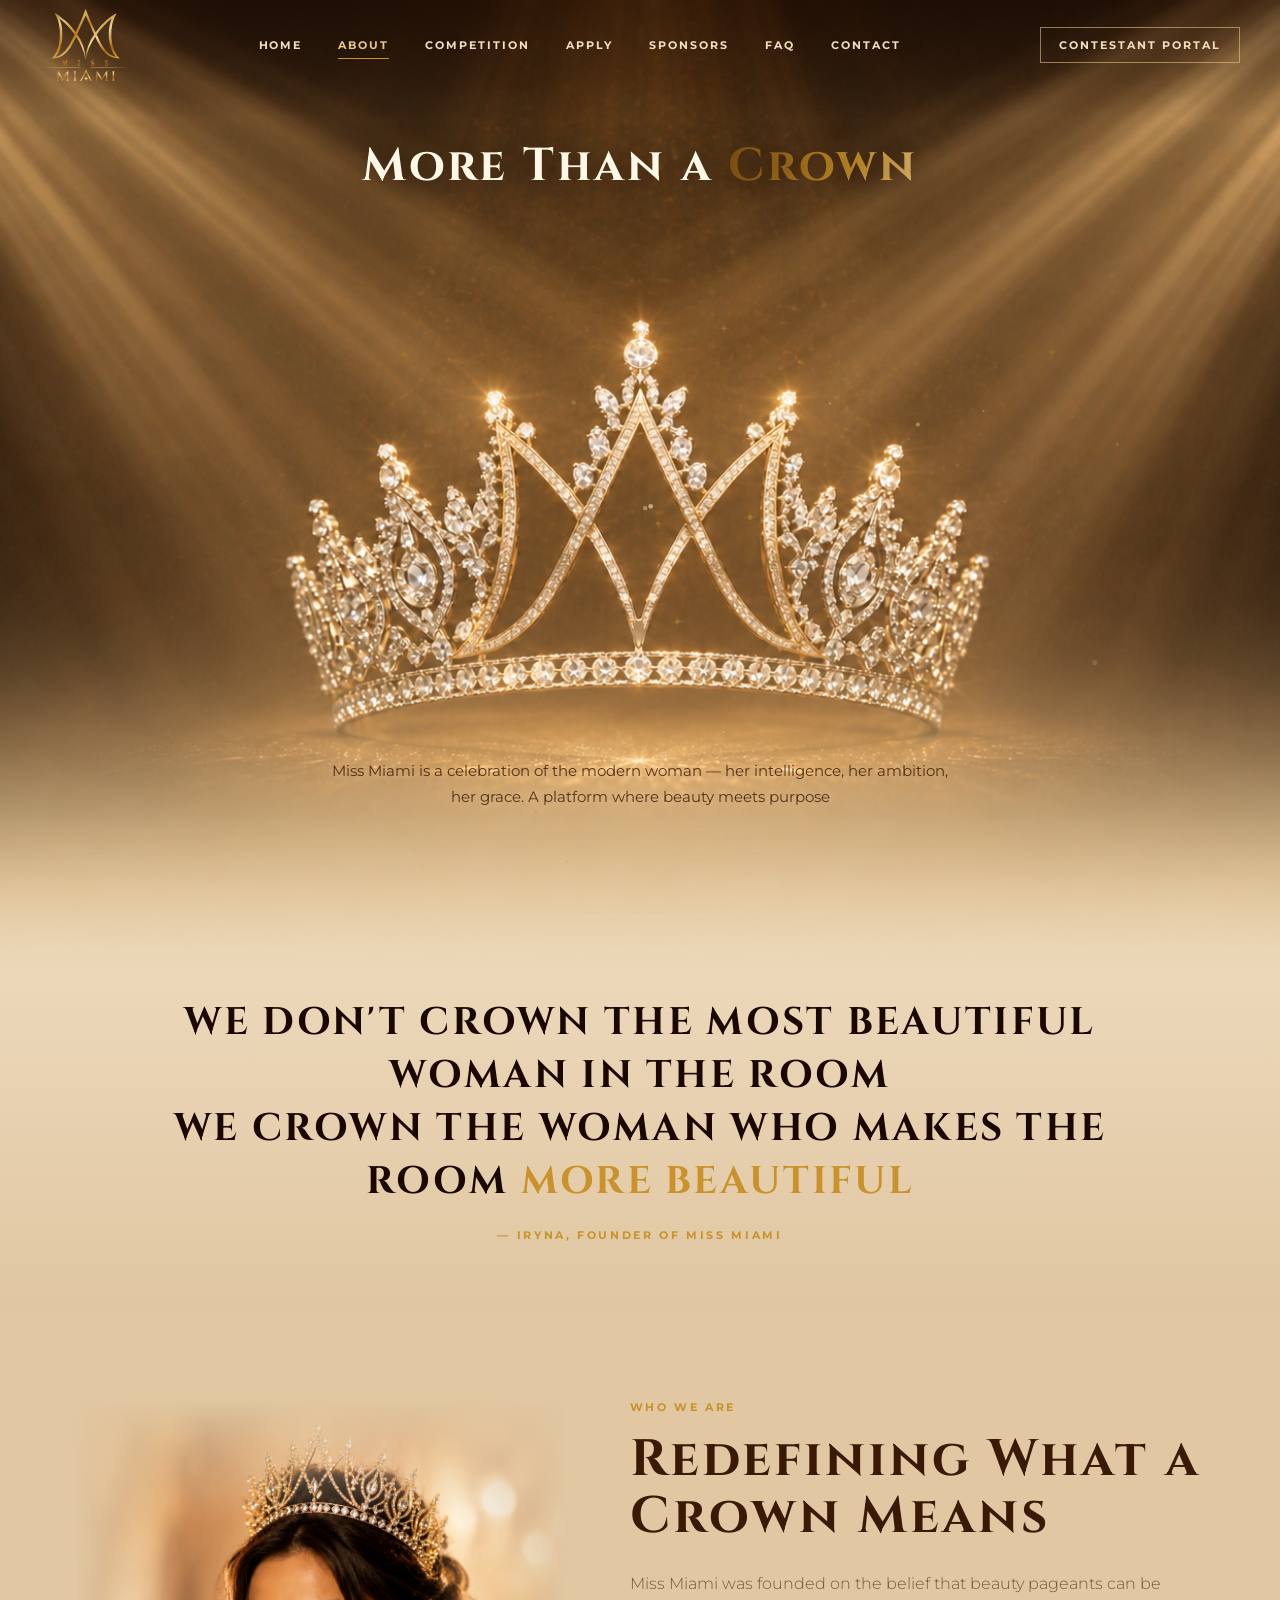
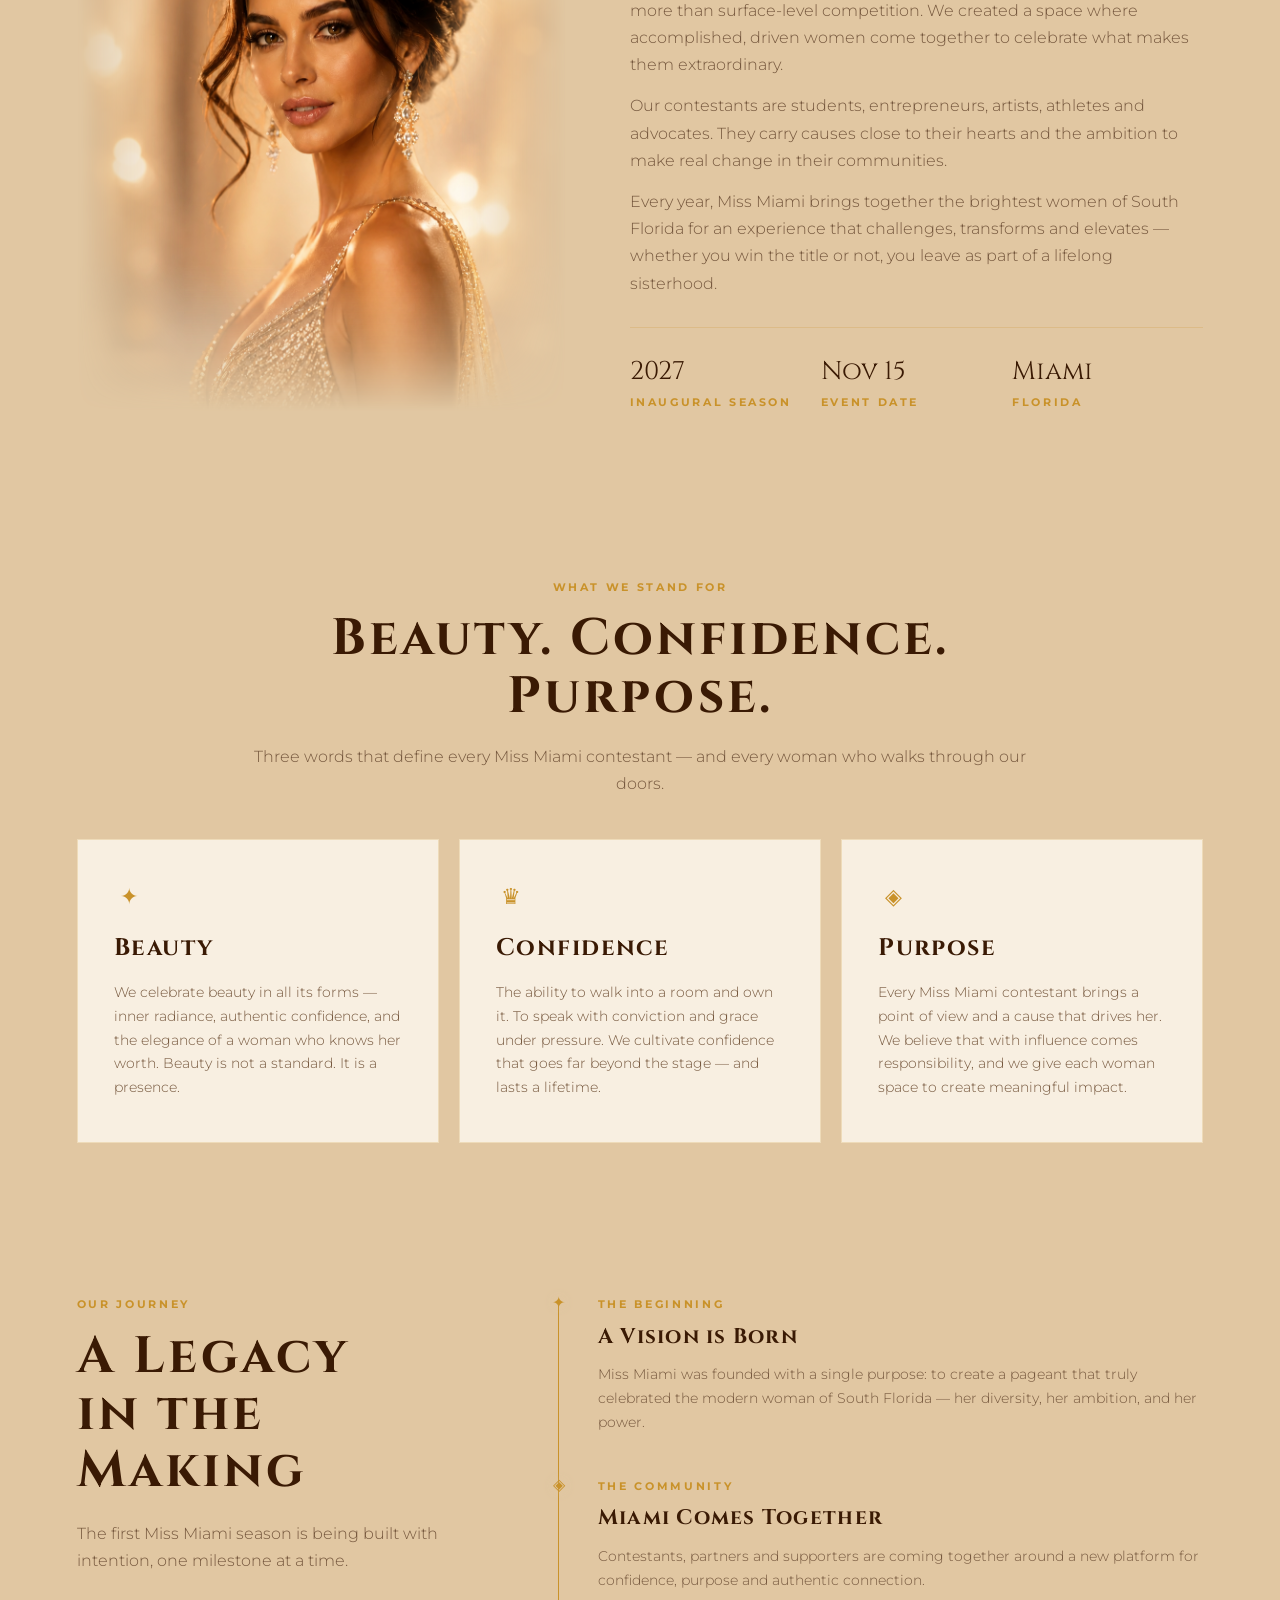
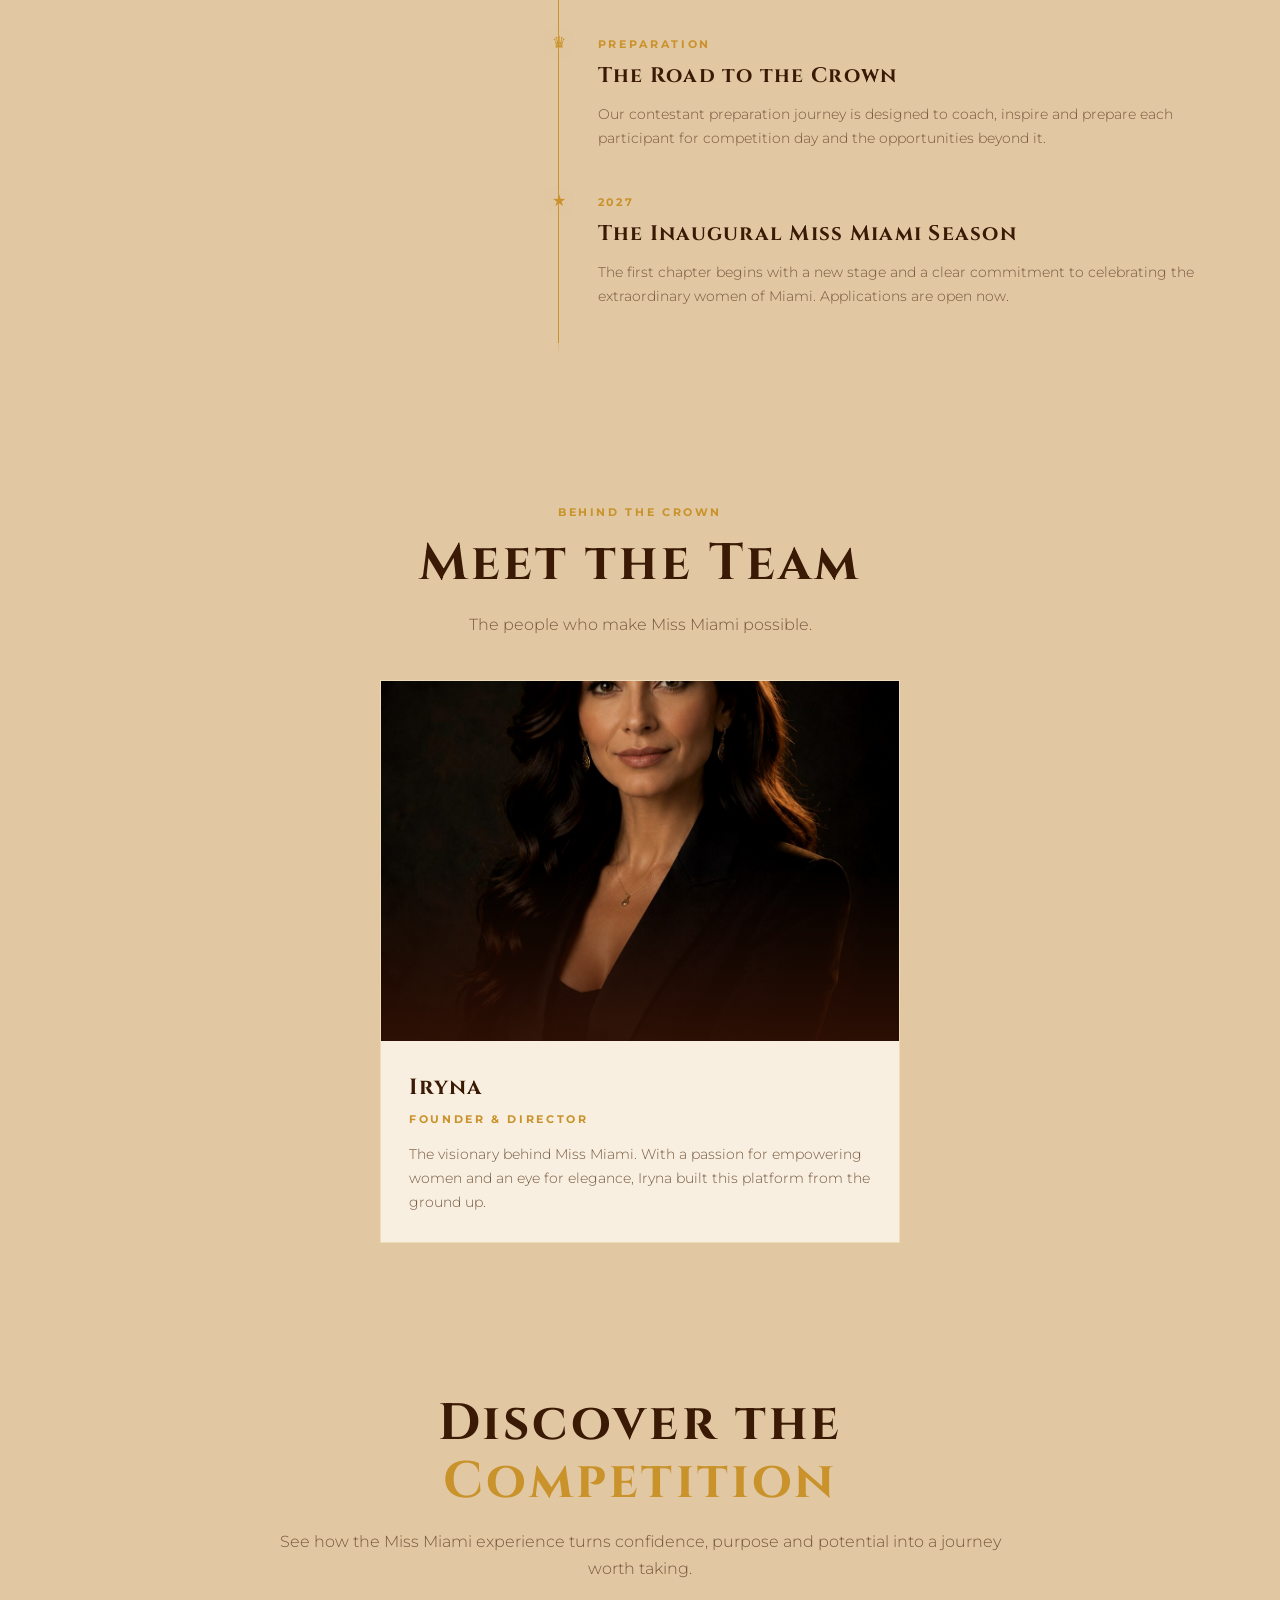
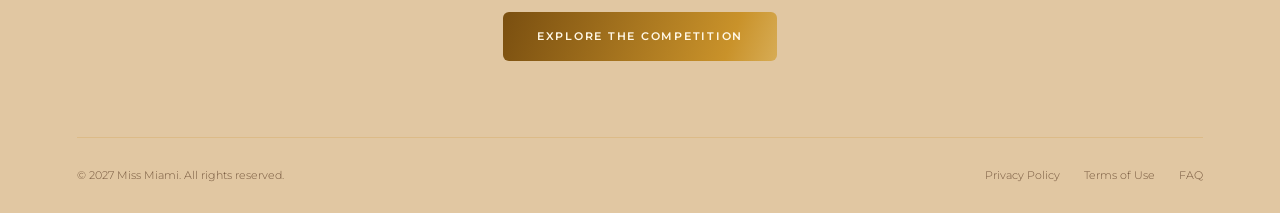
==== about.html @ 9a62cd4a "Polish Home, About, and Competition for 2027" ====
<!DOCTYPE html>
<!-- v2 -->
<html lang="en">
<head>
  <meta charset="UTF-8" />
  <meta name="viewport" content="width=device-width, initial-scale=1.0" />
  <title>About — Miss Miami 2027</title>
  <link rel="preconnect" href="https://fonts.googleapis.com" />
  <link rel="preconnect" href="https://fonts.gstatic.com" crossorigin />
  <link href="https://fonts.googleapis.com/css2?family=Cinzel:wght@400;600;700&family=Montserrat:wght@300;400;500;600&display=swap" rel="stylesheet" />
  <link rel="stylesheet" href="assets/css/site-header.css?v=20260805-3">
  <link rel="stylesheet" href="assets/css/about.css?v=20260806-7">
</head>
<body>

  <!-- HEADER -->
  <header id="site-header" class="on-hero">
    <a href="index.html" class="logo">
      <img src="assets/brand/miss-miami-logo-header-c.svg"
           data-hero-logo="assets/brand/miss-miami-logo-header-c.svg"
           data-light-logo="assets/brand/miss-miami-logo-header-c-flat.svg"
           class="logo-img" alt="Miss Miami" />
    </a>
    <nav id="main-nav">
      <div class="primary-nav">
        <a href="index.html">Home</a>
        <a href="about.html" class="active">About</a>
        <a href="competition.html">Competition</a>
        <a href="apply.html">Apply</a>
        <a href="sponsors.html">Sponsors</a>
        <a href="faq.html">FAQ</a>
        <a href="contact.html">Contact</a>
      </div>
      <div class="header-actions">
        <a href="dashboard.html" class="btn-account-nav">Contestant Portal</a>
      </div>
    </nav>
    <button class="menu-toggle" id="menu-toggle" type="button" aria-label="Open menu" aria-expanded="false" aria-controls="mobile-menu">
      <span></span><span></span><span></span>
    </button>
  </header>

  <!-- MOBILE MENU -->
  <div id="mobile-menu" class="mobile-menu">
    <a href="index.html">Home</a>
    <a href="about.html" class="active">About</a>
    <a href="competition.html">Competition</a>
    <a href="apply.html">Apply</a>
    <a href="sponsors.html">Sponsors</a>
    <a href="faq.html">FAQ</a>
    <a href="contact.html">Contact</a>
    <a href="dashboard.html" class="btn-account-nav">Contestant Portal</a>
  </div>

  <!-- ABOUT HERO -->
  <section class="hero" aria-label="Miss Miami crown">
    <img class="hero-photo" src="assets/images/about-hero-crown-crosslight.png" alt="Miss Miami crown illuminated by warm champagne light">
    <div class="hero-overlay" aria-hidden="true"></div>
    <div class="hero-ambient-glow" aria-hidden="true"></div>
    <canvas id="about-hero-sparkles" aria-hidden="true"></canvas>
    <div class="hero-layout">
      <h1 class="hero-title">
        <span class="hero-title-line">More Than a</span>
        <em class="hero-title-crown">Crown</em>
      </h1>
      <div class="hero-crown-group">
        <div class="hero-crown-stage" aria-hidden="true"></div>
        <p class="hero-description">Miss Miami is a celebration of the modern woman — her intelligence, her ambition, her grace. A platform where beauty meets purpose</p>
      </div>
    </div>
  </section>

  <!-- BIG QUOTE -->
  <section class="quote-section">
    <span class="quote-mark">"</span>
    <p class="quote-text">
      We don't crown the most beautiful woman in the room<br>
      We crown the woman who makes the room <em>more beautiful</em>
    </p>
    <div class="quote-author">— Iryna, Founder of Miss Miami</div>
  </section>

  <!-- MISSION — FULL BLEED -->
  <section class="mission-section">
    <div class="mission-photo">
      <img src="assets/images/about-portrait-champagne-v2.png" alt="Miss Miami" onerror="this.style.display='none'" />
      <div class="mission-photo-placeholder">♛</div>
      <div class="mission-photo-overlay"></div>
    </div>
    <div class="mission-text-panel">
      <p class="eyebrow">Who We Are</p>
      <h2>Redefining What a Crown Means</h2>
      <p>Miss Miami was founded on the belief that beauty pageants can be more than surface-level competition. We created a space where accomplished, driven women come together to celebrate what makes them extraordinary.</p>
      <p>Our contestants are students, entrepreneurs, artists, athletes and advocates. They carry causes close to their hearts and the ambition to make real change in their communities.</p>
      <p>Every year, Miss Miami brings together the brightest women of South Florida for an experience that challenges, transforms and elevates — whether you win the title or not, you leave as part of a lifelong sisterhood.</p>
      <div class="mission-detail">
        <div class="mission-detail-item">
          <div class="num">2027</div>
          <div class="label">Inaugural Season</div>
        </div>
        <div class="mission-detail-item">
          <div class="num">Nov 15</div>
          <div class="label">Event Date</div>
        </div>
        <div class="mission-detail-item">
          <div class="num">Miami</div>
          <div class="label">Florida</div>
        </div>
      </div>
    </div>
  </section>

  <!-- VALUES -->
  <section class="values-section">
    <div class="values-hero">
      <p class="eyebrow">What We Stand For</p>
      <h2>Beauty. Confidence. Purpose.</h2>
      <p>Three words that define every Miss Miami contestant — and every woman who walks through our doors.</p>
    </div>
    <div class="values-panels">
      <div class="value-panel">
        <span class="value-panel-icon">✦</span>
        <h3>Beauty</h3>
        <p>We celebrate beauty in all its forms — inner radiance, authentic confidence, and the elegance of a woman who knows her worth. Beauty is not a standard. It is a presence.</p>
      </div>
      <div class="value-panel">
        <span class="value-panel-icon">♛</span>
        <h3>Confidence</h3>
        <p>The ability to walk into a room and own it. To speak with conviction and grace under pressure. We cultivate confidence that goes far beyond the stage — and lasts a lifetime.</p>
      </div>
      <div class="value-panel">
        <span class="value-panel-icon">◈</span>
        <h3>Purpose</h3>
        <p>Every Miss Miami contestant brings a point of view and a cause that drives her. We believe that with influence comes responsibility, and we give each woman space to create meaningful impact.</p>
      </div>
    </div>
  </section>

  <!-- STORY TIMELINE -->
  <section class="story-section">
    <div class="story-inner">
      <div class="story-head">
        <p class="eyebrow">Our Journey</p>
        <h2>A Legacy<br>in the Making</h2>
      <p>The first Miss Miami season is being built with intention, one milestone at a time.</p>
      </div>
      <div class="timeline" id="timeline">
        <div class="tl-track"><div class="tl-track-fill" id="tl-fill"></div></div>
        <div class="tl-item">
          <div class="tl-left"><div class="tl-dot">✦</div></div>
          <div class="tl-content">
            <div class="tl-year">The Beginning</div>
            <h4>A Vision is Born</h4>
            <p>Miss Miami was founded with a single purpose: to create a pageant that truly celebrated the modern woman of South Florida — her diversity, her ambition, and her power.</p>
          </div>
        </div>
        <div class="tl-item">
          <div class="tl-left"><div class="tl-dot">◈</div></div>
          <div class="tl-content">
            <div class="tl-year">The Community</div>
            <h4>Miami Comes Together</h4>
            <p>Contestants, partners and supporters are coming together around a new platform for confidence, purpose and authentic connection.</p>
          </div>
        </div>
        <div class="tl-item">
          <div class="tl-left"><div class="tl-dot">♛</div></div>
          <div class="tl-content">
            <div class="tl-year">Preparation</div>
            <h4>The Road to the Crown</h4>
            <p>Our contestant preparation journey is designed to coach, inspire and prepare each participant for competition day and the opportunities beyond it.</p>
          </div>
        </div>
        <div class="tl-item">
          <div class="tl-left"><div class="tl-dot">★</div></div>
          <div class="tl-content">
            <div class="tl-year">2027</div>
            <h4>The Inaugural Miss Miami Season</h4>
            <p>The first chapter begins with a new stage and a clear commitment to celebrating the extraordinary women of Miami. Applications are open now.</p>
          </div>
        </div>
      </div>
    </div>
  </section>

  <!-- TEAM -->
  <section class="team-section">
    <div class="team-head">
      <p class="eyebrow">Behind the Crown</p>
      <h2>Meet the Team</h2>
      <p>The people who make Miss Miami possible.</p>
    </div>
    <div class="team-grid team-grid-single">
      <div class="team-card">
        <div class="team-photo">
          <img src="team-1.jpg" alt="Iryna" onerror="this.style.display='none'" />
          <div class="team-photo-placeholder">♛</div>
          <div class="team-photo-overlay"></div>
        </div>
        <div class="team-info">
          <div class="team-name">Iryna</div>
          <div class="team-role">Founder & Director</div>
          <div class="team-bio">The visionary behind Miss Miami. With a passion for empowering women and an eye for elegance, Iryna built this platform from the ground up.</div>
        </div>
      </div>
    </div>
  </section>

  <section class="cta-section" aria-labelledby="about-competition-title">
    <div class="cta-bg" aria-hidden="true"></div>
    <div class="cta-overlay" aria-hidden="true"></div>
    <div class="cta-content fade-up">
      <h2 id="about-competition-title">Discover the <em>Competition</em></h2>
      <p>See how the Miss Miami experience turns confidence, purpose and potential into a journey worth taking.</p>
      <div class="cta-btns">
        <a href="competition.html" class="btn-gold">Explore the Competition</a>
      </div>
    </div>
  </section>

  <!-- FOOTER -->
  <footer>
    <div class="footer-bottom">
      <p>© 2027 Miss Miami. All rights reserved.</p>
      <div class="footer-links">
        <a href="#">Privacy Policy</a>
        <a href="#">Terms of Use</a>
        <a href="faq.html">FAQ</a>
      </div>
    </div>
  </footer>

  <script>
    // Keep the header legible over both the photographic hero and light sections.
    const siteHeader = document.querySelector('header');
    const headerLogo = siteHeader.querySelector('.logo-img');
    const heroSection = document.querySelector('.hero');

    function updateHeaderState() {
      const switchAt = Math.max(0, (heroSection?.offsetHeight || window.innerHeight) - siteHeader.offsetHeight);
      const onHero = window.scrollY < switchAt;
      siteHeader.classList.toggle('on-hero', onHero);

      const nextLogo = onHero ? headerLogo.dataset.heroLogo : headerLogo.dataset.lightLogo;
      if (nextLogo && headerLogo.getAttribute('src') !== nextLogo) {
        headerLogo.setAttribute('src', nextLogo);
      }
    }

    updateHeaderState();
    window.addEventListener('scroll', updateHeaderState, { passive: true });
    window.addEventListener('resize', updateHeaderState);

    // Particle engine restored from the 226cb4a About implementation.
    const sparkleCanvas = document.getElementById('about-hero-sparkles');
    const reduceMotion = window.matchMedia('(prefers-reduced-motion: reduce)').matches;

    if (sparkleCanvas && !reduceMotion) {
      const sparkleContext = sparkleCanvas.getContext('2d');
      let sparkleWidth;
      let sparkleHeight;
      let particles = [];

      function sizeSparkleCanvas() {
        sparkleWidth = sparkleCanvas.width = sparkleCanvas.offsetWidth;
        sparkleHeight = sparkleCanvas.height = sparkleCanvas.offsetHeight;
      }

      const particleColors = [
        'rgba(201,146,42,',
        'rgba(231,201,133,',
        'rgba(184,150,12,',
        'rgba(255,239,196,'
      ];

      class Particle {
        constructor() {
          this.reset(true);
        }

        reset(initial) {
          this.x = Math.random() * sparkleWidth;
          // Keep the old continuous drift model, but replenish particles inside
          // the visible field so the ambient layer never drains after intro.
          this.y = Math.random() * sparkleHeight;
          this.bokeh = Math.random() < 0.15;
          this.radius = this.bokeh ? Math.random() * 18 + 8 : Math.random() * 2.5 + 0.5;
          this.speed = this.bokeh ? Math.random() * 0.2 + 0.05 : Math.random() * 0.6 + 0.2;
          this.drift = (Math.random() - 0.5) * (this.bokeh ? 0.15 : 0.4);
          this.alpha = this.bokeh ? Math.random() * 0.12 + 0.04 : Math.random() * 0.65 + 0.2;
          this.maxAlpha = this.alpha;
          this.life = 0;
          this.maxLife = this.bokeh ? Math.random() * 500 + 300 : Math.random() * 260 + 120;
          this.color = particleColors[Math.floor(Math.random() * particleColors.length)];
          this.star = !this.bokeh && this.radius > 1.5 && Math.random() < 0.3;
        }

        update() {
          this.y -= this.speed;
          this.x += this.drift;
          this.life += 1;
          this.alpha = this.maxAlpha * Math.sin(Math.PI * (this.life / this.maxLife));
          if (this.life >= this.maxLife || this.y < -10) this.reset(false);
        }

        draw() {
          if (this.star) {
            sparkleContext.save();
            sparkleContext.translate(this.x, this.y);
            sparkleContext.strokeStyle = `${this.color}${this.alpha})`;
            sparkleContext.lineWidth = 0.6;
            sparkleContext.beginPath();
            sparkleContext.moveTo(-this.radius * 2.5, 0);
            sparkleContext.lineTo(this.radius * 2.5, 0);
            sparkleContext.moveTo(0, -this.radius * 2.5);
            sparkleContext.lineTo(0, this.radius * 2.5);
            sparkleContext.stroke();
            sparkleContext.restore();
          }

          sparkleContext.beginPath();
          sparkleContext.arc(this.x, this.y, this.radius, 0, Math.PI * 2);
          sparkleContext.fillStyle = `${this.color}${this.alpha})`;
          sparkleContext.fill();
        }
      }

      function drawSparkles() {
        sparkleContext.clearRect(0, 0, sparkleWidth, sparkleHeight);
        particles.forEach((particle) => {
          particle.update();
          particle.draw();
        });

        requestAnimationFrame(drawSparkles);
      }

      sizeSparkleCanvas();
      particles = Array.from({ length: 120 }, () => new Particle());
      window.addEventListener('resize', sizeSparkleCanvas);
      requestAnimationFrame(drawSparkles);
    }

    // Mobile menu
    const toggle = document.getElementById('menu-toggle');
    const mobileMenu = document.getElementById('mobile-menu');
    toggle.addEventListener('click', () => {
      mobileMenu.classList.toggle('open');
      const menuIsOpen = mobileMenu.classList.contains('open');
      toggle.setAttribute('aria-expanded', String(menuIsOpen));
      toggle.setAttribute('aria-label', menuIsOpen ? 'Close menu' : 'Open menu');
      document.body.classList.toggle('menu-open', menuIsOpen);
      const spans = toggle.querySelectorAll('span');
      if (menuIsOpen) {
        spans[0].style.transform = 'rotate(45deg) translate(5px,5px)';
        spans[1].style.opacity = '0';
        spans[2].style.transform = 'rotate(-45deg) translate(5px,-5px)';
      } else {
        spans.forEach(s => { s.style.transform = ''; s.style.opacity = ''; });
      }
    });
    mobileMenu.querySelectorAll('a').forEach(a => {
      a.addEventListener('click', () => {
        mobileMenu.classList.remove('open');
        toggle.setAttribute('aria-expanded', 'false');
        toggle.setAttribute('aria-label', 'Open menu');
        document.body.classList.remove('menu-open');
        toggle.querySelectorAll('span').forEach(s => { s.style.transform = ''; s.style.opacity = ''; });
      });
    });

    document.addEventListener('keydown', (event) => {
      if (event.key === 'Escape' && mobileMenu.classList.contains('open')) {
        toggle.click();
        toggle.focus();
      }
    });


    // Scroll animations
    const observer = new IntersectionObserver((entries) => {
      entries.forEach(e => {
        if (e.isIntersecting) { e.target.classList.add('visible'); observer.unobserve(e.target); }
      });
    }, { threshold: 0.1 });

    document.querySelectorAll('.value-panel, .team-card').forEach((el, i) => {
      el.style.transitionDelay = `${(i % 3) * 0.12}s`;
      observer.observe(el);
    });

    // Timeline: each item appears individually as it scrolls into view
    const tlFill = document.getElementById('tl-fill');
    const tlItems = document.querySelectorAll('.tl-item');
    let tlStarted = false;

    const tlItemObserver = new IntersectionObserver((entries) => {
      entries.forEach(e => {
        if (e.isIntersecting) {
          // Start line fill on first item
          if (!tlStarted) { tlFill && tlFill.classList.add('animated'); tlStarted = true; }
          e.target.classList.add('visible');
          tlItemObserver.unobserve(e.target);
        }
      });
    }, { threshold: 0.3, rootMargin: '0px 0px -60px 0px' });

    tlItems.forEach(el => tlItemObserver.observe(el));
  </script>
  <script src="assets/js/site-header-scroll.js"></script>
</body>
</html>
---- assets/css/site-header.css ----
/* Shared Miss Miami public header alignment and responsive safe area. */

@media (min-width: 1181px) {
  header {
    display: grid !important;
    grid-template-columns: auto minmax(0, 1fr);
    column-gap: 24px;
    padding-inline: 40px !important;
  }

  header .logo {
    flex: 0 0 auto;
    margin-right: 0 !important;
  }

  header nav {
    display: grid !important;
    grid-template-columns: minmax(0, 1fr) auto;
    align-items: center;
    width: 100%;
    margin-left: 0;
  }

  header nav a {
    flex: 0 0 auto;
    font-size: 12px;
    letter-spacing: 0.15em;
    white-space: nowrap;
  }

  header .primary-nav a::after {
    background: #C9922A !important;
  }

  header .primary-nav a:hover,
  header .primary-nav a:focus-visible {
    color: #C9922A !important;
  }

  header .primary-nav {
    display: flex !important;
    align-items: center;
    justify-self: center;
    gap: 36px;
    position: static !important;
    left: auto !important;
    transform: none !important;
  }

  header .header-actions {
    display: flex !important;
    align-items: center;
    justify-self: end;
    gap: clamp(18px, 1.4vw, 28px);
  }

  header .header-actions a:hover,
  header .header-actions a:focus-visible {
    color: #C9922A !important;
    border-color: #C9922A !important;
  }
}

@media (max-width: 1180px) {
  :root {
    --mobile-safe-top: max(10px, env(safe-area-inset-top));
    --mobile-header-height: calc(84px + var(--mobile-safe-top));
  }

  header {
    box-sizing: border-box;
    height: var(--mobile-header-height) !important;
    padding: var(--mobile-safe-top) 24px 0 !important;
    align-items: center !important;
    justify-content: space-between !important;
    transition: transform 0.28s ease, background-color 0.26s ease, box-shadow 0.26s ease;
  }

  header.mobile-header-hidden {
    transform: translateY(calc(-100% - env(safe-area-inset-top)));
    pointer-events: none;
  }

  header .logo {
    align-self: center;
    margin: 0 !important;
    transform: none !important;
  }

  header .logo-img {
    width: auto;
    height: 70px !important;
  }

  header nav {
    display: none !important;
  }

  header .menu-toggle {
    display: flex !important;
    align-self: center;
    flex: 0 0 auto;
  }

  #mobile-menu {
    top: var(--mobile-header-height) !important;
  }

  #mobile-menu.open {
    display: flex !important;
    flex-direction: column;
    align-items: flex-start;
    position: fixed;
    right: 0;
    bottom: 0;
    left: 0;
    z-index: 99;
    gap: 24px;
    padding: 36px 32px;
    overflow-y: auto;
    border-top: 1px solid rgba(201, 146, 42, 0.30);
    background: linear-gradient(160deg, rgba(75, 39, 21, 0.74), rgba(34, 14, 6, 0.68));
    -webkit-backdrop-filter: blur(24px) saturate(110%);
    backdrop-filter: blur(24px) saturate(110%);
  }

  #mobile-menu.open a {
    color: rgba(245, 230, 200, 0.88);
    border-bottom-color: rgba(201, 146, 42, 0.16);
  }

  #mobile-menu.open a:hover,
  #mobile-menu.open a:focus-visible,
  #mobile-menu.open a.active {
    color: #E7C985;
    border-bottom-color: rgba(201, 146, 42, 0.72);
  }

  #mobile-menu.open .btn-account-nav {
    color: #EBD8BA !important;
    border-color: rgba(201, 146, 42, 0.58) !important;
  }

  header nav.open {
    display: flex !important;
    flex-direction: column;
    align-items: flex-start;
    position: fixed;
    top: var(--mobile-header-height);
    right: 0;
    bottom: 0;
    left: 0;
    z-index: 99;
    gap: 24px;
    margin: 0;
    padding: 36px 32px;
    overflow-y: auto;
    border-top: 1px solid rgba(201, 146, 42, 0.30);
    background: linear-gradient(160deg, rgba(75, 39, 21, 0.74), rgba(34, 14, 6, 0.68));
    -webkit-backdrop-filter: blur(24px) saturate(110%);
    backdrop-filter: blur(24px) saturate(110%);
  }

  header nav.open .primary-nav,
  header nav.open .header-actions {
    display: flex;
    flex-direction: column;
    align-items: flex-start;
    position: static;
    gap: 24px;
    transform: none;
  }

  .page-hero {
    padding-top: calc(102px + env(safe-area-inset-top)) !important;
  }
}
---- assets/css/about.css ----
:root {
  --cream: #e1c7a2;
  --champagne: #ebd8ba;
  --paper: #fffdf5;
  --ivory: #fff8e7;
  --gold: #c9922a;
  --bronze: #c9922a;
  --bronze-light: #e7c985;
  --deep-gold: #7a4f10;
  --espresso: #3a1a04;
  --dark: #1a0800;
  --muted: #76583e;
  --line: rgba(201, 146, 42, 0.22);
  --ease: 0.6s cubic-bezier(0.25, 0.46, 0.45, 0.94);
}

*,
*::before,
*::after {
  box-sizing: border-box;
  margin: 0;
  padding: 0;
}

html {
  scroll-behavior: smooth;
  overflow-x: hidden;
  background-color: var(--cream);
}

body {
  overflow-x: hidden;
  background: linear-gradient(180deg, var(--champagne) 0%, var(--cream) 100%) fixed;
  color: var(--dark);
  font-family: "Montserrat", sans-serif;
  font-weight: 300;
  line-height: 1.7;
}

a {
  color: inherit;
  text-decoration: none;
}

header {
  position: fixed;
  z-index: 100;
  top: 0;
  right: 0;
  left: 0;
  display: flex;
  align-items: center;
  justify-content: space-between;
  height: 90px;
  padding: 0 56px;
  border: 0;
  background: transparent;
  box-shadow: none;
  transition: background-color 0.26s ease, box-shadow 0.26s ease;
}

header::before {
  position: absolute;
  z-index: -1;
  inset: 0 -20px -28px;
  background: linear-gradient(to bottom, rgba(26, 8, 0, 0.62) 0%, rgba(26, 8, 0, 0.32) 58%, transparent 100%);
  content: "";
  opacity: 0;
  pointer-events: none;
  transition: opacity 0.24s ease;
}

header.on-hero::before {
  opacity: 1;
}

.logo {
  display: flex;
  flex-shrink: 0;
  align-items: center;
}

.logo-img {
  display: block;
  width: auto;
  height: 76px;
  object-fit: cover;
}

nav,
.primary-nav,
.header-actions {
  display: flex;
  align-items: center;
}

nav {
  gap: 36px;
}

.primary-nav {
  gap: 36px;
}

#site-header nav a:not(.btn-apply-nav) {
  position: relative;
  color: #3a1a04 !important;
  font-size: 11px;
  font-weight: 700;
  letter-spacing: 0.18em;
  text-transform: uppercase;
  transition: color 0.3s ease;
}

#site-header nav a:not(.btn-apply-nav):hover,
#site-header nav a:not(.btn-apply-nav):focus-visible {
  color: #a96508 !important;
}

#site-header.on-hero nav a:not(.btn-apply-nav) {
  color: #f2dfc0 !important;
}

.primary-nav a::after {
  position: absolute;
  right: 0;
  bottom: -5px;
  left: 0;
  height: 1px;
  background: var(--bronze);
  content: "";
  transform: scaleX(0);
  transform-origin: left;
  transition: transform 0.3s ease;
}

#site-header.on-hero nav a:not(.btn-apply-nav):hover,
#site-header.on-hero nav a:not(.btn-apply-nav):focus-visible,
#site-header.on-hero nav a.active:not(.btn-apply-nav) {
  color: #e7c985 !important;
}

.primary-nav a:hover::after,
.primary-nav a:focus-visible::after,
.primary-nav a.active::after {
  transform: scaleX(1);
}

.btn-account-nav {
  padding: 8px 18px;
  border: 1px solid rgba(58, 26, 4, 0.48);
  border-radius: 0;
  font-weight: 500;
}

header.on-hero .btn-account-nav {
  color: var(--ivory);
  border-color: rgba(231, 201, 133, 0.58);
}

.menu-toggle {
  display: none;
  width: auto;
  height: auto;
  flex-direction: column;
  align-items: center;
  justify-content: center;
  gap: 6px;
  padding: 10px 12px;
  border: 1px solid rgba(166, 124, 26, 0.55);
  border-radius: 4px;
  background: transparent;
}

.menu-toggle span {
  display: block;
  width: 20px;
  height: 1px;
  background: var(--bronze);
  transition: transform 0.3s ease, opacity 0.3s ease;
}

.menu-toggle span:nth-child(2) {
  width: 14px;
}

.menu-toggle:focus-visible {
  outline: 1px solid var(--bronze-light);
  outline-offset: 3px;
}

header.on-hero .menu-toggle span {
  background: var(--champagne);
}

.mobile-menu {
  display: none;
}

.mobile-menu a {
  width: 100%;
  padding: 9px 0;
  border-bottom: 1px solid rgba(201, 146, 42, 0.14);
  color: rgba(245, 230, 200, 0.82);
  font-size: 14px;
  font-weight: 500;
  letter-spacing: 0.18em;
  line-height: 1.4;
  text-transform: uppercase;
  opacity: 1;
  visibility: visible;
}

.mobile-menu a:hover,
.mobile-menu a:focus-visible,
.mobile-menu a.active {
  color: var(--bronze-light);
  border-bottom-color: rgba(201, 146, 42, 0.72);
}

.mobile-menu .btn-account-nav {
  display: inline-flex;
  width: auto;
  min-height: 44px;
  align-items: center;
  justify-content: center;
  margin-top: 8px;
  padding: 11px 20px;
  border: 1px solid rgba(201, 146, 42, 0.58);
  color: var(--champagne);
  white-space: normal;
}

body.menu-open {
  overflow: hidden;
}

body.menu-open header .logo,
body.menu-open header .menu-toggle {
  position: relative;
  z-index: 102;
}

body.menu-open header .logo-img {
  opacity: 1;
  visibility: visible;
}

.hero {
  position: relative;
  height: min(990px, calc(100svh + 70px));
  min-height: 810px;
  overflow: hidden;
  background: var(--champagne);
}

.hero-layout {
  position: relative;
  z-index: 5;
  display: grid;
  grid-template-rows: auto auto;
  align-content: start;
  gap: 14px;
  width: 100%;
  height: 100%;
  padding: clamp(100px, 13vh, 122px) 0 10px;
}

.hero-title {
  padding: 0 24px;
  color: var(--ivory);
  font-family: "Cinzel", serif;
  font-size: clamp(32px, 3.6vw, 50px);
  font-weight: 700;
  letter-spacing: 0.06em;
  line-height: 1.1;
  text-align: center;
  text-transform: none;
  text-shadow: 0 3px 28px rgba(26, 8, 0, 0.5);
  white-space: nowrap;
  opacity: 0;
  transform: translateY(14px);
  animation: heroCopyReveal 1.25s cubic-bezier(0.22, 0.7, 0.2, 1) 0.4s forwards;
}

@media (min-width: 901px) {
  .hero-title {
    translate: 0 24px;
  }
}

.hero-title-line,
.hero-title-crown {
  display: inline;
}

.hero-title-line {
  white-space: nowrap;
}

.hero-title-crown {
  background: linear-gradient(110deg, #7a4f10 0%, #c9922a 28%, #e7c985 48%, #c9922a 68%, #7a4f10 100%);
  background-size: 240% 100%;
  color: var(--gold);
  font-style: normal;
  -webkit-background-clip: text;
  background-clip: text;
  -webkit-text-fill-color: transparent;
  animation: bronzeSheen 8s ease-in-out 1.4s infinite;
}

.hero-crown-group {
  display: grid;
  grid-template-rows: minmax(0, 1fr) auto;
  gap: clamp(60px, 8vh, 72px);
  min-height: 0;
}

.hero-crown-stage {
  height: clamp(400px, 57vh, 456px);
  min-height: 0;
}

.hero-photo {
  position: absolute;
  z-index: 1;
  inset: 0;
  display: block;
  width: 100%;
  height: 100%;
  object-fit: cover;
  object-position: center center;
  -webkit-mask-image: linear-gradient(
    to bottom,
    #000 0%,
    #000 84%,
    rgba(0, 0, 0, 0.96) 87%,
    rgba(0, 0, 0, 0.84) 90%,
    rgba(0, 0, 0, 0.62) 93%,
    rgba(0, 0, 0, 0.36) 96%,
    rgba(0, 0, 0, 0.14) 98%,
    transparent 100%
  );
  mask-image: linear-gradient(
    to bottom,
    #000 0%,
    #000 84%,
    rgba(0, 0, 0, 0.96) 87%,
    rgba(0, 0, 0, 0.84) 90%,
    rgba(0, 0, 0, 0.62) 93%,
    rgba(0, 0, 0, 0.36) 96%,
    rgba(0, 0, 0, 0.14) 98%,
    transparent 100%
  );
  opacity: 0;
  transform: scale(1.025);
  animation: crownReveal 1.8s cubic-bezier(0.22, 0.7, 0.2, 1) 0.12s forwards;
}

.hero-overlay,
.hero-ambient-glow,
#about-hero-sparkles {
  position: absolute;
  inset: 0;
  pointer-events: none;
}

.hero-overlay {
  display: none;
}

.hero-overlay {
  z-index: 2;
  background:
    radial-gradient(ellipse 35% 24% at 50% 50%, rgba(255, 224, 145, 0.08), transparent 72%),
    linear-gradient(90deg, rgba(42, 18, 0, 0.28), transparent 32%, transparent 68%, rgba(42, 18, 0, 0.28));
  opacity: 0;
  animation: heroVeilReveal 1.5s ease-out forwards;
}

.hero-ambient-glow {
  z-index: 3;
  background:
    radial-gradient(ellipse 38% 24% at 50% 62%, rgba(255, 239, 196, 0.16), transparent 72%),
    radial-gradient(ellipse 54% 34% at 50% 64%, rgba(201, 146, 42, 0.1), transparent 76%);
  opacity: 0;
  animation: ambientCrownGlow 7s ease-in-out 1.7s infinite;
}

#about-hero-sparkles {
  z-index: 4;
  width: 100%;
  height: 100%;
  -webkit-mask-image: radial-gradient(ellipse 46% 44% at 50% 54%, #000 16%, rgba(0, 0, 0, 0.78) 62%, transparent 100%);
  mask-image: radial-gradient(ellipse 46% 44% at 50% 54%, #000 16%, rgba(0, 0, 0, 0.78) 62%, transparent 100%);
  opacity: 0;
  animation: sparkleReveal 2.2s ease-out 0.85s forwards;
}

.hero-description {
  width: min(100%, 728px);
  padding: 0 24px;
  max-width: 680px;
  margin: 48px auto 0;
  color: rgba(58, 26, 4, 0.84);
  font-size: clamp(13px, 1.15vw, 16px);
  font-weight: 400;
  line-height: 1.8;
  text-align: center;
  text-shadow: 0 1px 10px rgba(255, 248, 231, 0.32);
  opacity: 0;
  transform: translateY(12px);
  animation: heroCopyReveal 1.2s cubic-bezier(0.22, 0.7, 0.2, 1) 1.25s forwards;
}

@keyframes crownReveal {
  to {
    opacity: 1;
    transform: scale(1);
  }
}

@keyframes heroCopyReveal {
  to {
    opacity: 1;
    transform: translateY(0);
  }
}

@keyframes heroVeilReveal {
  to { opacity: 1; }
}

@keyframes sparkleReveal {
  to { opacity: 0.9; }
}

@keyframes ambientCrownGlow {
  0%, 100% { opacity: 0.26; transform: scale(0.985); }
  50% { opacity: 0.58; transform: scale(1.015); }
}

@keyframes bronzeSheen {
  0%, 24%, 100% { background-position: 100% 0; }
  54%, 70% { background-position: 0 0; }
}

.quote-section {
  position: relative;
  z-index: 4;
  margin-top: -2px;
  padding: clamp(38px, 5vw, 64px) clamp(24px, 6vw, 88px);
  padding-top: 28px;
  background: linear-gradient(180deg, var(--champagne) 0%, rgba(235, 216, 186, 0.62) 38%, transparent 100%);
  text-align: center;
}

.quote-mark {
  display: none;
}

.quote-text {
  max-width: 980px;
  margin: 0 auto 18px;
  color: var(--dark);
  font-family: "Cinzel", serif;
  font-size: clamp(24px, 3vw, 42px);
  font-weight: 700;
  letter-spacing: 0.06em;
  line-height: 1.38;
  text-transform: uppercase;
}

.quote-text em,
.cta-section h2 em {
  color: var(--bronze);
  font-style: normal;
}

.quote-author,
.eyebrow,
.team-role,
.tl-year,
.mission-detail .label {
  color: var(--bronze);
  font-size: 11px;
  font-weight: 700;
  letter-spacing: 0.24em;
  text-transform: uppercase;
}

.mission-section {
  display: grid;
  grid-template-columns: minmax(320px, 0.92fr) minmax(380px, 1.08fr);
  align-items: center;
  gap: clamp(32px, 5vw, 76px);
  max-width: 1320px;
  margin: 0 auto;
  padding: clamp(54px, 7vw, 92px) clamp(26px, 6vw, 84px);
}

.mission-photo {
  position: relative;
  aspect-ratio: 4 / 5;
  overflow: hidden;
  -webkit-mask-image:
    linear-gradient(to right, transparent 0%, rgba(0, 0, 0, 0.38) 8%, #000 22%, #000 78%, rgba(0, 0, 0, 0.38) 92%, transparent 100%),
    linear-gradient(to bottom, transparent 0%, rgba(0, 0, 0, 0.44) 8%, #000 20%, #000 76%, rgba(0, 0, 0, 0.5) 90%, transparent 100%);
  mask-image:
    linear-gradient(to right, transparent 0%, rgba(0, 0, 0, 0.38) 8%, #000 22%, #000 78%, rgba(0, 0, 0, 0.38) 92%, transparent 100%),
    linear-gradient(to bottom, transparent 0%, rgba(0, 0, 0, 0.44) 8%, #000 20%, #000 76%, rgba(0, 0, 0, 0.5) 90%, transparent 100%);
  -webkit-mask-composite: source-in;
  mask-composite: intersect;
}

.mission-photo img {
  display: block;
  width: 100%;
  height: 100%;
  object-fit: cover;
  object-position: center top;
}

.mission-photo-overlay,
.mission-photo-placeholder {
  display: none;
}

.mission-text-panel {
  position: relative;
}

.eyebrow {
  margin-bottom: 14px;
}

.mission-text-panel h2,
.values-hero h2,
.story-head h2,
.team-head h2,
.cta-section h2 {
  color: var(--espresso);
  font-family: "Cinzel", serif;
  font-size: clamp(34px, 4vw, 58px);
  font-weight: 700;
  letter-spacing: 0.06em;
  line-height: 1.12;
}

.mission-text-panel h2 {
  margin-bottom: 24px;
}

.mission-text-panel > p:not(.eyebrow),
.values-hero > p:last-child,
.story-head > p:last-child,
.team-head > p:last-child,
.cta-section p {
  color: var(--muted);
}

.mission-text-panel > p:not(.eyebrow) {
  margin-bottom: 14px;
}

.mission-detail {
  display: grid;
  grid-template-columns: repeat(3, minmax(0, 1fr));
  margin-top: 30px;
  border-top: 1px solid var(--line);
}

.mission-detail-item {
  padding: 22px 12px 0 0;
}

.mission-detail .num {
  color: var(--espresso);
  font-family: "Cinzel", serif;
  font-size: clamp(20px, 2vw, 28px);
}

.values-section,
.story-section,
.team-section,
.cta-section {
  padding: clamp(48px, 6vw, 76px) clamp(24px, 6vw, 88px);
}

.values-hero,
.team-head {
  max-width: 820px;
  margin: 0 auto 42px;
  text-align: center;
}

.values-hero h2,
.team-head h2 {
  margin-bottom: 18px;
}

.values-panels,
.team-grid {
  display: grid;
  grid-template-columns: repeat(3, minmax(0, 1fr));
  gap: 20px;
  max-width: 1360px;
  margin: 0 auto;
}

.team-grid.team-grid-single {
  grid-template-columns: minmax(0, 520px);
  justify-content: center;
}

.value-panel,
.team-card {
  overflow: hidden;
  border: 1px solid var(--line);
  background: rgba(255, 253, 245, 0.76);
  opacity: 0;
  transform: translateY(22px);
  transition: opacity var(--ease), transform var(--ease), border-color 0.3s ease, background 0.3s ease;
}

.value-panel.visible,
.team-card.visible {
  opacity: 1;
  transform: none;
}

.value-panel {
  position: relative;
  padding: 42px 36px;
}

.value-panel:hover {
  border-color: rgba(201, 146, 42, 0.44);
  background: rgba(255, 253, 245, 0.92);
}

.value-panel-icon {
  display: block;
  width: 30px;
  height: 30px;
  margin-bottom: 16px;
  color: var(--bronze);
  font-size: 22px;
  line-height: 30px;
  text-align: center;
  background: transparent;
  border: 0;
  box-shadow: none;
}

.value-panel h3,
.tl-content h4,
.team-name {
  color: var(--espresso);
  font-family: "Cinzel", serif;
  font-weight: 700;
  letter-spacing: 0.06em;
}

.value-panel h3 {
  margin-bottom: 12px;
  font-size: 24px;
}

.value-panel p,
.tl-content p,
.team-bio {
  color: var(--muted);
  font-size: 14px;
}

.story-inner {
  display: grid;
  grid-template-columns: minmax(260px, 0.72fr) minmax(420px, 1.28fr);
  gap: clamp(48px, 8vw, 120px);
  max-width: 1180px;
  margin: 0 auto;
}

.story-head h2 {
  margin-bottom: 20px;
}

.timeline {
  position: relative;
}

.tl-track {
  position: absolute;
  top: 8px;
  bottom: 0;
  left: 10px;
  width: 1px;
}

.tl-track {
  background: rgba(201, 146, 42, 0.18);
}

.tl-track-fill {
  position: absolute;
  top: 0;
  left: 0;
  width: 1px;
  height: 0;
  background: var(--bronze);
  transition: height 1.8s cubic-bezier(0.4, 0, 0.2, 1);
}

.tl-track-fill.animated {
  height: calc(100% - 8px);
}

.tl-item {
  position: relative;
  display: grid;
  grid-template-columns: 22px 1fr;
  gap: 28px;
  padding-bottom: 42px;
  opacity: 0;
  transform: translateY(20px);
  transition: opacity var(--ease), transform var(--ease);
}

.tl-item.visible {
  opacity: 1;
  transform: none;
}

.tl-dot {
  position: relative;
  z-index: 2;
  width: 22px;
  color: var(--bronze);
  background: transparent;
  font-size: 16px;
  line-height: 1;
  text-align: center;
  text-shadow: 0 0 12px rgba(225, 199, 162, 0.88);
}

.tl-content h4 {
  margin: 6px 0 8px;
  font-size: 21px;
}

.team-photo {
  position: relative;
  height: 360px;
  overflow: hidden;
  background: var(--espresso);
}

.team-photo img {
  position: relative;
  z-index: 1;
  display: block;
  width: 100%;
  height: 100%;
  object-fit: cover;
  filter: sepia(10%) contrast(1.05) brightness(0.9);
  transition: transform 0.6s ease;
}

.team-card:hover .team-photo img {
  transform: scale(1.025);
}

.team-photo-placeholder,
.team-photo-overlay {
  position: absolute;
  inset: 0;
}

.team-photo-placeholder {
  z-index: 0;
  display: grid;
  place-items: center;
  color: var(--bronze);
  background: transparent;
  font-size: 44px;
}

.team-photo-overlay {
  z-index: 2;
  background: linear-gradient(to top, rgba(60, 20, 5, 0.72), transparent 48%);
  pointer-events: none;
}

.team-info {
  padding: 28px;
}

.team-name {
  font-size: 22px;
}

.team-role {
  margin: 4px 0 14px;
}

.cta-section {
  min-height: 380px;
  display: grid;
  place-items: center;
  text-align: center;
}

.cta-bg,
.cta-overlay {
  display: none;
}

.cta-content {
  max-width: 760px;
}

.cta-section h2 {
  margin-bottom: 18px;
}

.cta-section p {
  margin-bottom: 30px;
}

.btn-gold {
  display: inline-block;
  padding: 15px 34px;
  border-radius: 6px;
  background: linear-gradient(110deg, #7a4f10 0%, #c9922a 34%, #e7c985 50%, #c9922a 66%, #7a4f10 100%);
  background-size: 250% auto;
  color: var(--ivory);
  font-size: 11px;
  font-weight: 600;
  letter-spacing: 0.16em;
  text-transform: uppercase;
  transition: background-position 0.3s ease, transform 0.3s ease, box-shadow 0.3s ease;
}

.btn-gold:hover,
.btn-gold:focus-visible {
  background-position: right center;
  box-shadow: 0 12px 24px rgba(122, 79, 16, 0.18);
  transform: translateY(-2px);
}

footer {
  padding: 0 clamp(24px, 6vw, 88px);
}

.footer-bottom {
  display: flex;
  align-items: center;
  justify-content: space-between;
  gap: 24px;
  padding: 28px 0 calc(28px + env(safe-area-inset-bottom, 0px));
  border-top: 1px solid var(--line);
  color: var(--muted);
  font-size: 11px;
}

.footer-links {
  display: flex;
  gap: 24px;
}

.footer-links a:hover,
.footer-links a:focus-visible {
  color: var(--bronze);
}

@media (max-width: 1180px) {
  header {
    padding: var(--mobile-safe-top, 10px) 24px 0;
  }

  .menu-toggle {
    display: flex;
  }

  #mobile-menu.open {
    top: var(--mobile-header-height) !important;
    right: 0;
    bottom: 0;
    left: 0;
    z-index: 99;
    min-height: 0;
    max-height: calc(100svh - var(--mobile-header-height));
    padding: 28px 28px calc(36px + env(safe-area-inset-bottom, 0px));
    gap: 14px;
    overflow-x: hidden;
    overflow-y: auto;
    overscroll-behavior: contain;
    -webkit-overflow-scrolling: touch;
  }

  header:not(.on-hero)::before {
    opacity: 0;
  }

  section {
    scroll-margin-top: var(--mobile-header-height);
  }
}

@media (max-width: 900px) {
  .hero {
    height: calc(92svh + 60px);
    min-height: 760px;
  }

  .hero-layout {
    gap: 14px;
    padding: calc(var(--mobile-header-height, 94px) + 24px) 0 8px;
  }

  .hero-title {
    padding: 0 20px;
    font-size: clamp(32px, 9vw, 36px);
    line-height: 1.1;
    letter-spacing: 0.06em;
    white-space: normal;
  }

  .hero-title-line,
  .hero-title-crown {
    display: block;
  }

  .hero-crown-group {
    gap: clamp(42px, 6vh, 50px);
  }

  .hero-crown-stage {
    height: clamp(350px, 50svh, 426px);
  }

  .hero-photo {
    -webkit-mask-image: linear-gradient(
      to bottom,
      #000 0%,
      #000 88%,
      rgba(0, 0, 0, 0.96) 90%,
      rgba(0, 0, 0, 0.84) 92%,
      rgba(0, 0, 0, 0.62) 94%,
      rgba(0, 0, 0, 0.36) 96%,
      rgba(0, 0, 0, 0.14) 98%,
      transparent 100%
    );
    mask-image: linear-gradient(
      to bottom,
      #000 0%,
      #000 88%,
      rgba(0, 0, 0, 0.96) 90%,
      rgba(0, 0, 0, 0.84) 92%,
      rgba(0, 0, 0, 0.62) 94%,
      rgba(0, 0, 0, 0.36) 96%,
      rgba(0, 0, 0, 0.14) 98%,
      transparent 100%
    );
  }

  .hero-description {
    padding: 0 26px;
    max-width: 520px;
    margin-top: 36px;
    color: rgba(58, 26, 4, 0.88);
    font-size: 13px;
    line-height: 1.65;
  }

  .quote-section {
    padding: 34px 22px;
    padding-top: 18px;
  }

  .mission-section,
  .story-inner {
    grid-template-columns: 1fr;
  }

  .mission-section {
    gap: 8px;
    padding: 36px 22px 46px;
  }

  .mission-photo {
    width: 100%;
    max-width: 520px;
    margin: 0 auto;
  }

  .mission-text-panel {
    margin-top: -18px;
    padding: 0 4px;
  }

  .values-section,
  .story-section,
  .team-section {
    padding: 40px 22px;
  }

  .values-panels,
  .team-grid {
    grid-template-columns: 1fr;
    max-width: 560px;
  }

  .story-inner {
    gap: 38px;
  }

  .team-photo {
    height: 420px;
  }

  .cta-section {
    min-height: 340px;
    padding: 56px 22px;
  }

  .footer-bottom {
    flex-direction: column;
    text-align: center;
  }
}

@media (max-width: 640px) {
  .logo-img {
    height: 70px;
  }

  .hero {
    min-height: 760px;
  }

  .hero-layout {
    gap: 14px;
    padding: calc(var(--mobile-header-height, 94px) + 24px) 0 8px;
  }

  .hero-title {
    padding: 0 18px;
    font-size: clamp(32px, 9vw, 36px);
  }

  .hero-description {
    font-size: 12.5px;
  }

  .quote-text {
    font-size: clamp(21px, 7vw, 30px);
  }

  .mission-detail {
    gap: 10px;
  }

  .mission-detail .num {
    font-size: 18px;
  }

  .mission-detail .label {
    font-size: 9px;
    letter-spacing: 0.12em;
  }

  .team-photo {
    height: 340px;
  }

  .footer-links {
    flex-wrap: wrap;
    justify-content: center;
    gap: 12px 20px;
  }
}

@media (prefers-reduced-motion: reduce) {
  html {
    scroll-behavior: auto;
  }

  *,
  *::before,
  *::after {
    scroll-behavior: auto !important;
    transition-duration: 0.01ms !important;
    animation-duration: 0.01ms !important;
    animation-iteration-count: 1 !important;
  }

  .value-panel,
  .team-card,
  .tl-item {
    opacity: 1;
    transform: none;
  }

  .hero-photo,
  .hero-title,
  .hero-description {
    opacity: 1;
    transform: none;
  }

  .hero-title-crown {
    background-position: 50% 0;
  }

  .hero-ambient-glow {
    opacity: 0.34;
    transform: none;
  }
}

@media (max-width: 320px) {
  .hero-layout {
    gap: 14px;
  }

  .hero-title {
    padding-right: 12px;
    padding-left: 12px;
    font-size: clamp(28px, 9.2vw, 30px);
    letter-spacing: 0.06em;
  }

}

@media (max-width: 280px) {
  .hero-title {
    padding-right: 8px;
    padding-left: 8px;
    font-size: 26px;
    letter-spacing: 0.06em;
  }

}
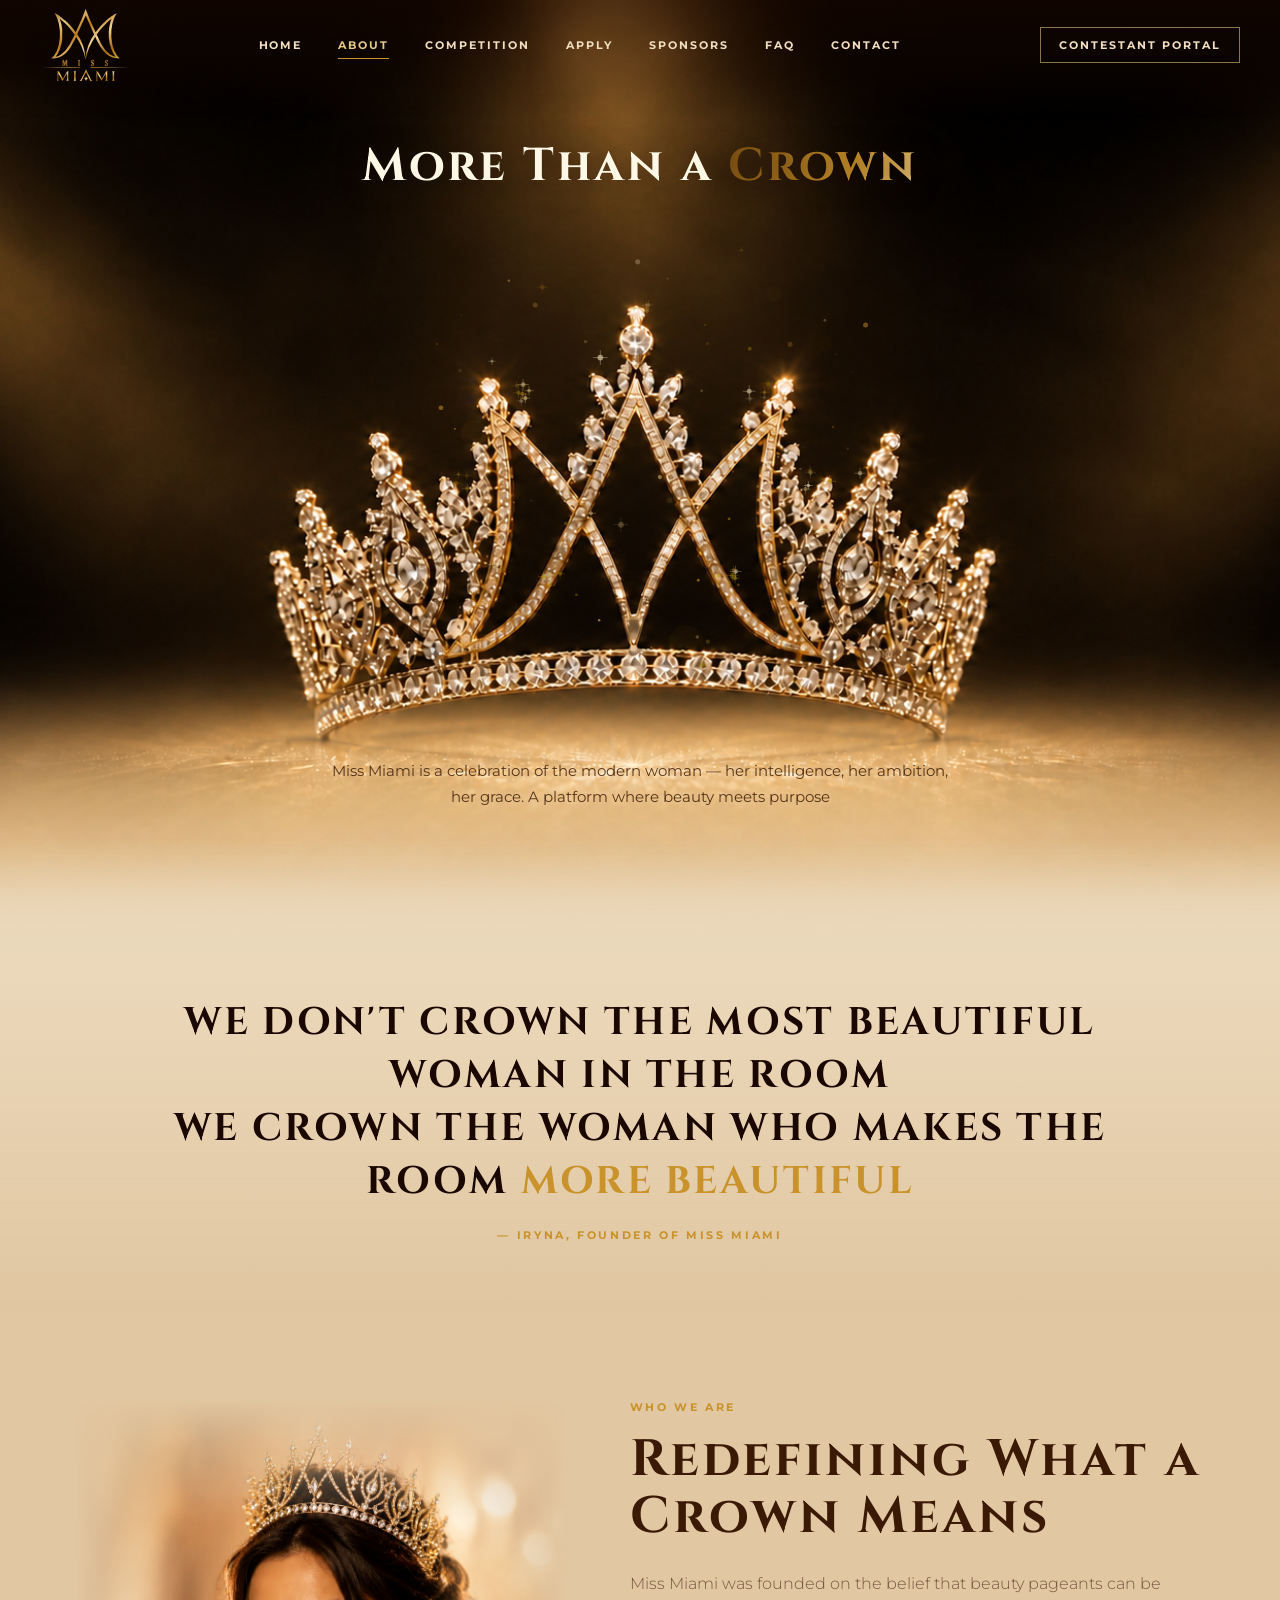
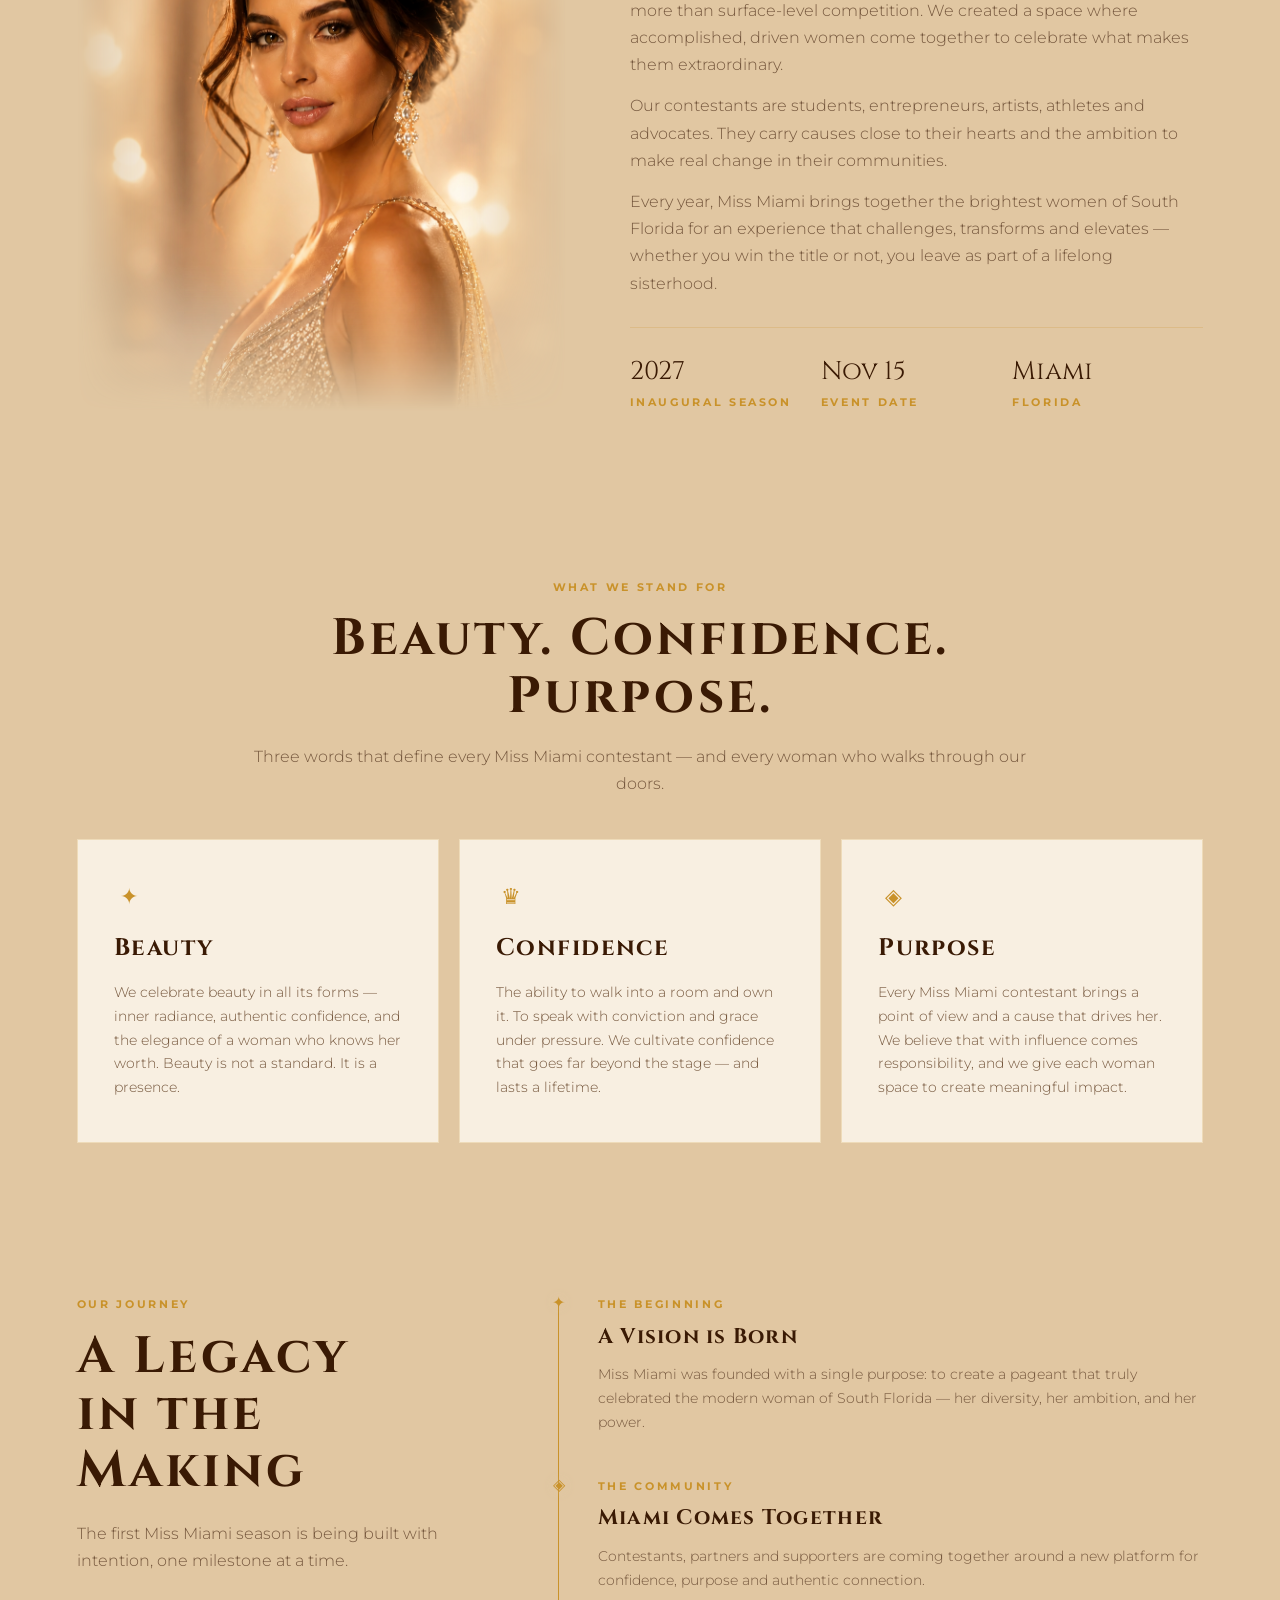
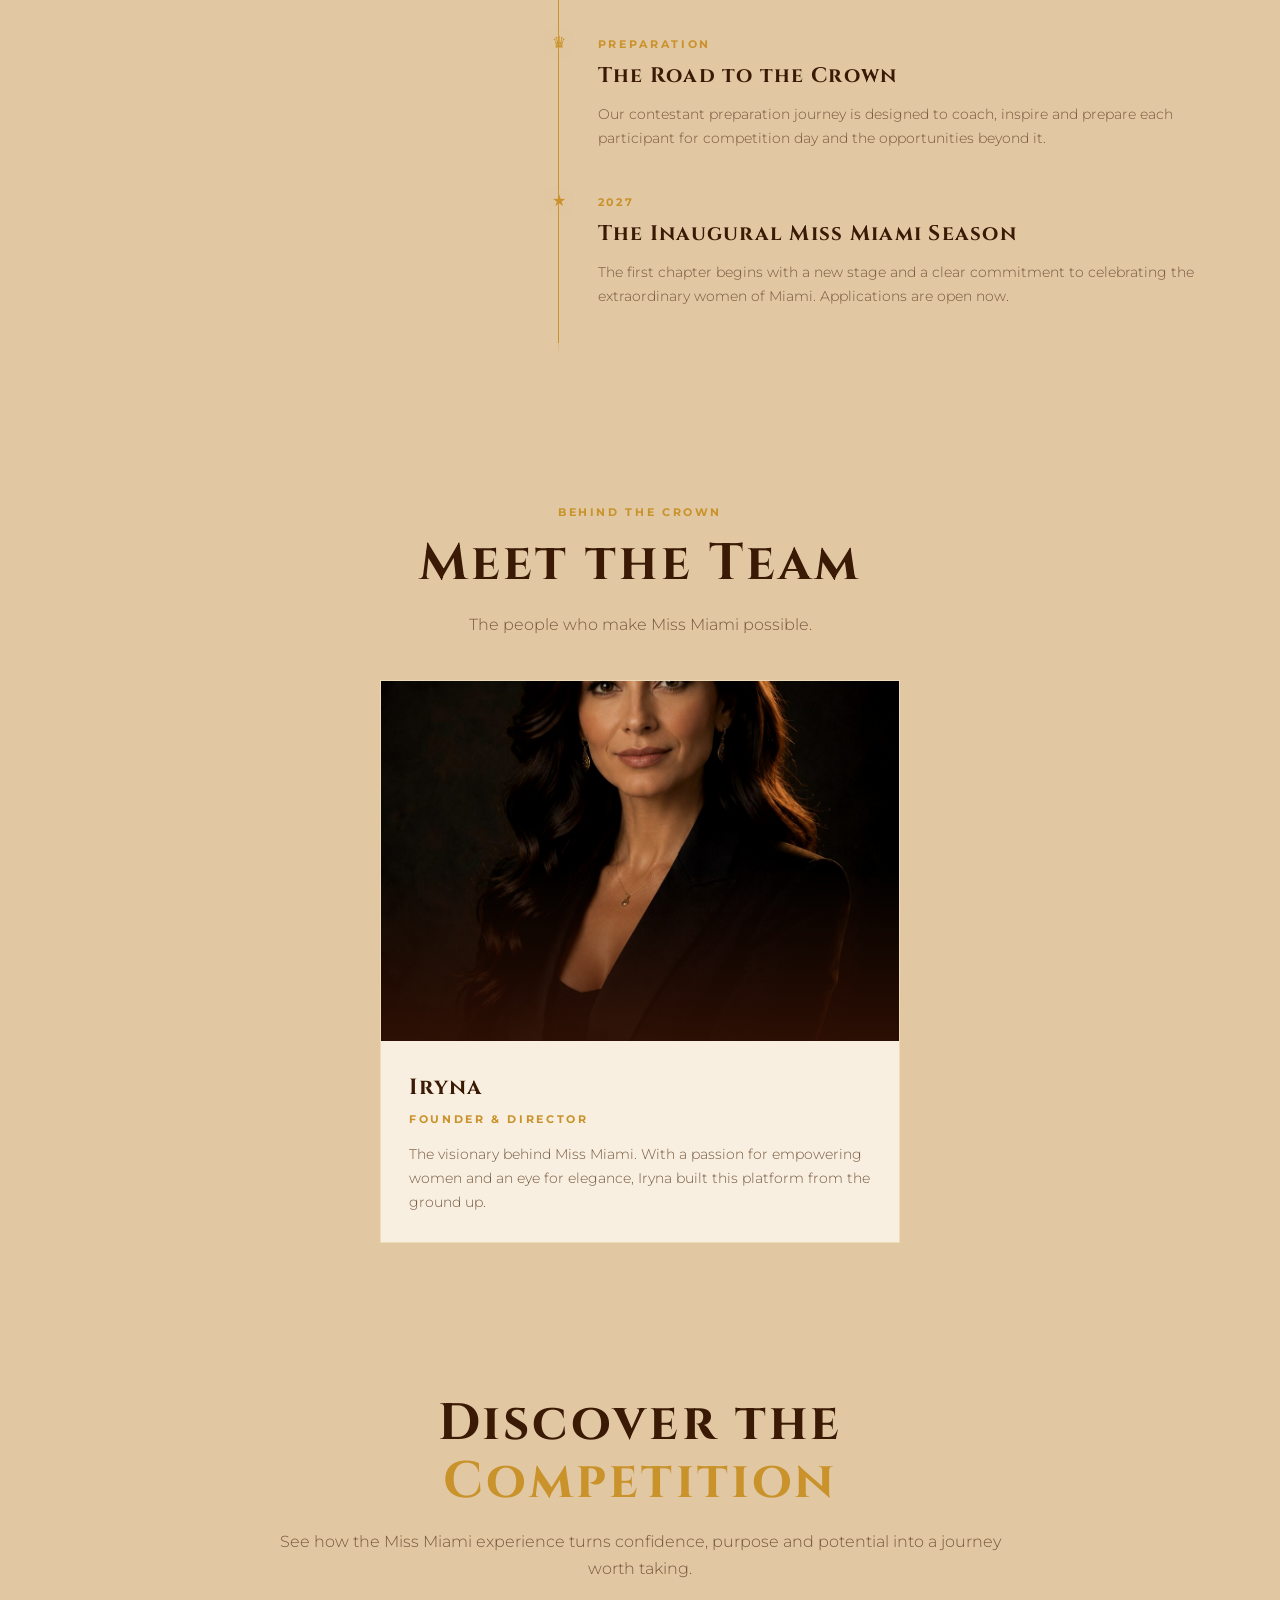
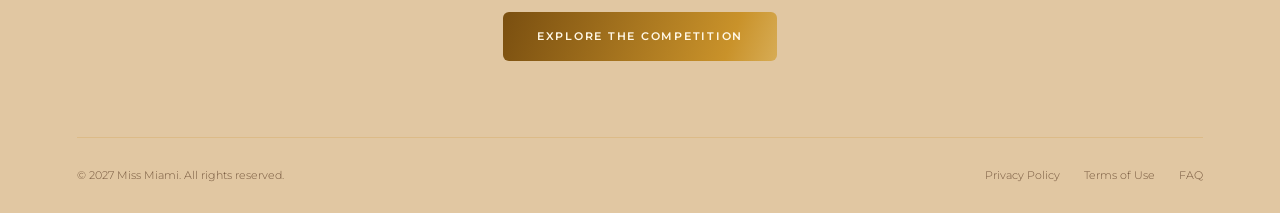
==== commit 7c683773: "Update About hero and expand contestant eligibility" ====
--- a/about.html
+++ b/about.html
@@ -54,7 +54,10 @@
 
   <!-- ABOUT HERO -->
   <section class="hero" aria-label="Miss Miami crown">
-    <img class="hero-photo" src="assets/images/about-hero-crown-crosslight.png" alt="Miss Miami crown illuminated by warm champagne light">
+    <picture class="hero-media">
+      <source media="(max-width: 900px)" srcset="assets/images/about-hero-crown-ivory-mobile-v3.png">
+      <img class="hero-photo" src="assets/images/about-hero-crown-ivory-desktop-v2.png" alt="Miss Miami crown illuminated by warm champagne light">
+    </picture>
     <div class="hero-overlay" aria-hidden="true"></div>
     <div class="hero-ambient-glow" aria-hidden="true"></div>
     <canvas id="about-hero-sparkles" aria-hidden="true"></canvas>
@@ -272,26 +275,68 @@
         'rgba(255,239,196,'
       ];
 
+      const mobileSparkleViewport = window.matchMedia('(max-width: 900px)');
+      const crownSparkleProfiles = {
+        desktop: {
+          field: { left: 0.31, right: 0.69, top: 0.30, bottom: 0.73 },
+          anchors: [
+            [0.50, 0.32], [0.41, 0.41], [0.59, 0.41],
+            [0.36, 0.50], [0.64, 0.50], [0.43, 0.60],
+            [0.57, 0.60], [0.50, 0.69]
+          ]
+        },
+        mobile: {
+          field: { left: 0.20, right: 0.80, top: 0.39, bottom: 0.66 },
+          anchors: [
+            [0.50, 0.41], [0.38, 0.47], [0.62, 0.47],
+            [0.28, 0.54], [0.72, 0.54], [0.40, 0.59],
+            [0.60, 0.59], [0.50, 0.63]
+          ]
+        }
+      };
+
+      function currentSparkleProfile() {
+        return mobileSparkleViewport.matches
+          ? crownSparkleProfiles.mobile
+          : crownSparkleProfiles.desktop;
+      }
+
       class Particle {
         constructor() {
           this.reset(true);
         }
 
         reset(initial) {
-          this.x = Math.random() * sparkleWidth;
-          // Keep the old continuous drift model, but replenish particles inside
-          // the visible field so the ambient layer never drains after intro.
-          this.y = Math.random() * sparkleHeight;
-          this.bokeh = Math.random() < 0.15;
-          this.radius = this.bokeh ? Math.random() * 18 + 8 : Math.random() * 2.5 + 0.5;
-          this.speed = this.bokeh ? Math.random() * 0.2 + 0.05 : Math.random() * 0.6 + 0.2;
-          this.drift = (Math.random() - 0.5) * (this.bokeh ? 0.15 : 0.4);
+          const profile = currentSparkleProfile();
+          const anchorToJewel = Math.random() < 0.38;
+          this.jewelGlint = anchorToJewel;
+
+          if (anchorToJewel) {
+            const anchor = profile.anchors[Math.floor(Math.random() * profile.anchors.length)];
+            this.x = (anchor[0] + (Math.random() - 0.5) * 0.022) * sparkleWidth;
+            this.y = (anchor[1] + (Math.random() - 0.5) * 0.018) * sparkleHeight;
+          } else {
+            this.x = (profile.field.left + Math.random() * (profile.field.right - profile.field.left)) * sparkleWidth;
+            this.y = (profile.field.top + Math.random() * (profile.field.bottom - profile.field.top)) * sparkleHeight;
+          }
+          this.bokeh = !this.jewelGlint && Math.random() < 0.15;
+          this.radius = this.jewelGlint
+            ? Math.random() * 0.8 + 1.7
+            : this.bokeh
+              ? Math.random() * 18 + 8
+              : Math.random() * 2.5 + 0.5;
+          this.speed = this.jewelGlint
+            ? Math.random() * 0.1 + 0.04
+            : this.bokeh
+              ? Math.random() * 0.2 + 0.05
+              : Math.random() * 0.6 + 0.2;
+          this.drift = (Math.random() - 0.5) * (this.jewelGlint ? 0.06 : this.bokeh ? 0.15 : 0.4);
           this.alpha = this.bokeh ? Math.random() * 0.12 + 0.04 : Math.random() * 0.65 + 0.2;
           this.maxAlpha = this.alpha;
           this.life = 0;
           this.maxLife = this.bokeh ? Math.random() * 500 + 300 : Math.random() * 260 + 120;
           this.color = particleColors[Math.floor(Math.random() * particleColors.length)];
-          this.star = !this.bokeh && this.radius > 1.5 && Math.random() < 0.3;
+          this.star = this.jewelGlint || (!this.bokeh && this.radius > 1.5 && Math.random() < 0.3);
         }
 
         update() {
--- a/assets/css/about.css
+++ b/assets/css/about.css
@@ -319,6 +319,10 @@
 .hero-crown-stage {
   height: clamp(400px, 57vh, 456px);
   min-height: 0;
+}
+
+.hero-media {
+  display: contents;
 }
 
 .hero-photo {
@@ -391,8 +395,8 @@
   z-index: 4;
   width: 100%;
   height: 100%;
-  -webkit-mask-image: radial-gradient(ellipse 46% 44% at 50% 54%, #000 16%, rgba(0, 0, 0, 0.78) 62%, transparent 100%);
-  mask-image: radial-gradient(ellipse 46% 44% at 50% 54%, #000 16%, rgba(0, 0, 0, 0.78) 62%, transparent 100%);
+  -webkit-mask-image: radial-gradient(ellipse 38% 38% at 50% 53%, #000 18%, rgba(0, 0, 0, 0.78) 66%, transparent 100%);
+  mask-image: radial-gradient(ellipse 38% 38% at 50% 53%, #000 18%, rgba(0, 0, 0, 0.78) 66%, transparent 100%);
   opacity: 0;
   animation: sparkleReveal 2.2s ease-out 0.85s forwards;
 }
@@ -965,6 +969,11 @@
     );
   }
 
+  #about-hero-sparkles {
+    -webkit-mask-image: radial-gradient(ellipse 42% 28% at 50% 53%, #000 18%, rgba(0, 0, 0, 0.78) 66%, transparent 100%);
+    mask-image: radial-gradient(ellipse 42% 28% at 50% 53%, #000 18%, rgba(0, 0, 0, 0.78) 66%, transparent 100%);
+  }
+
   .hero-description {
     padding: 0 26px;
     max-width: 520px;
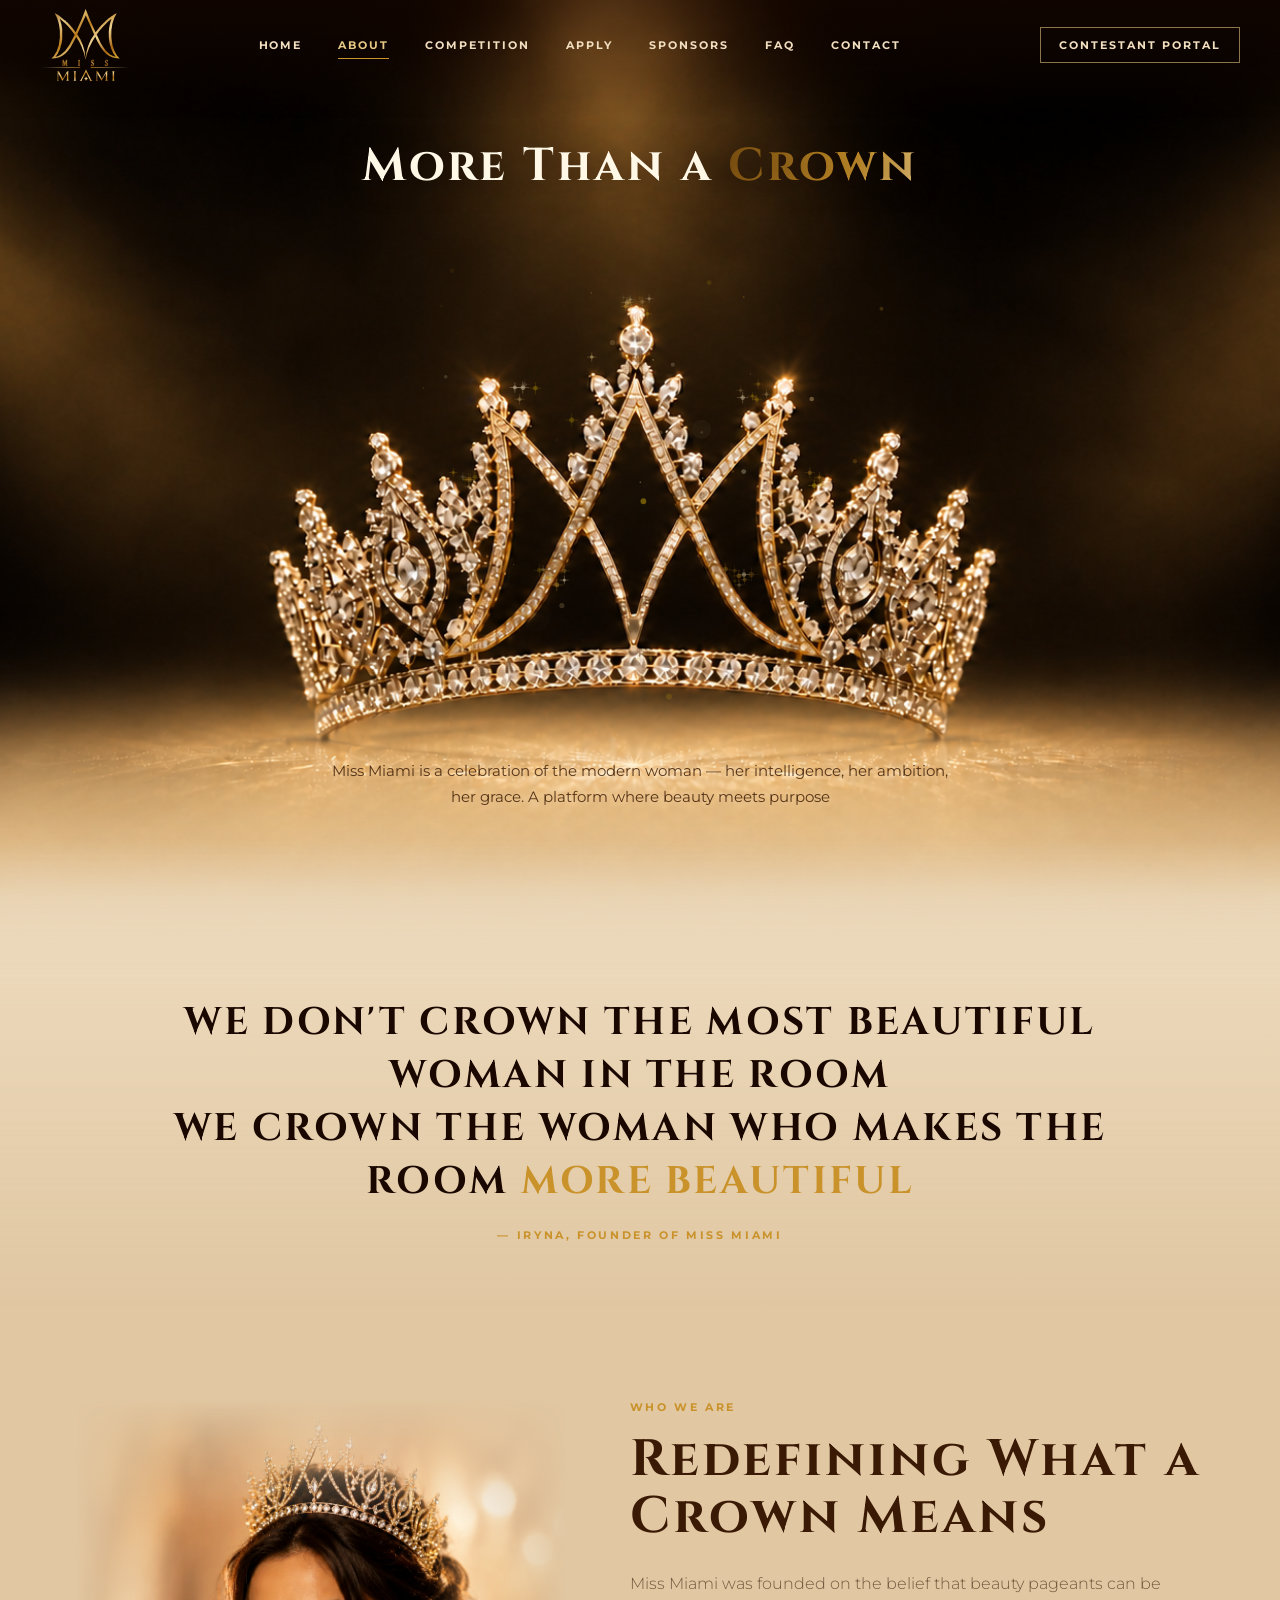
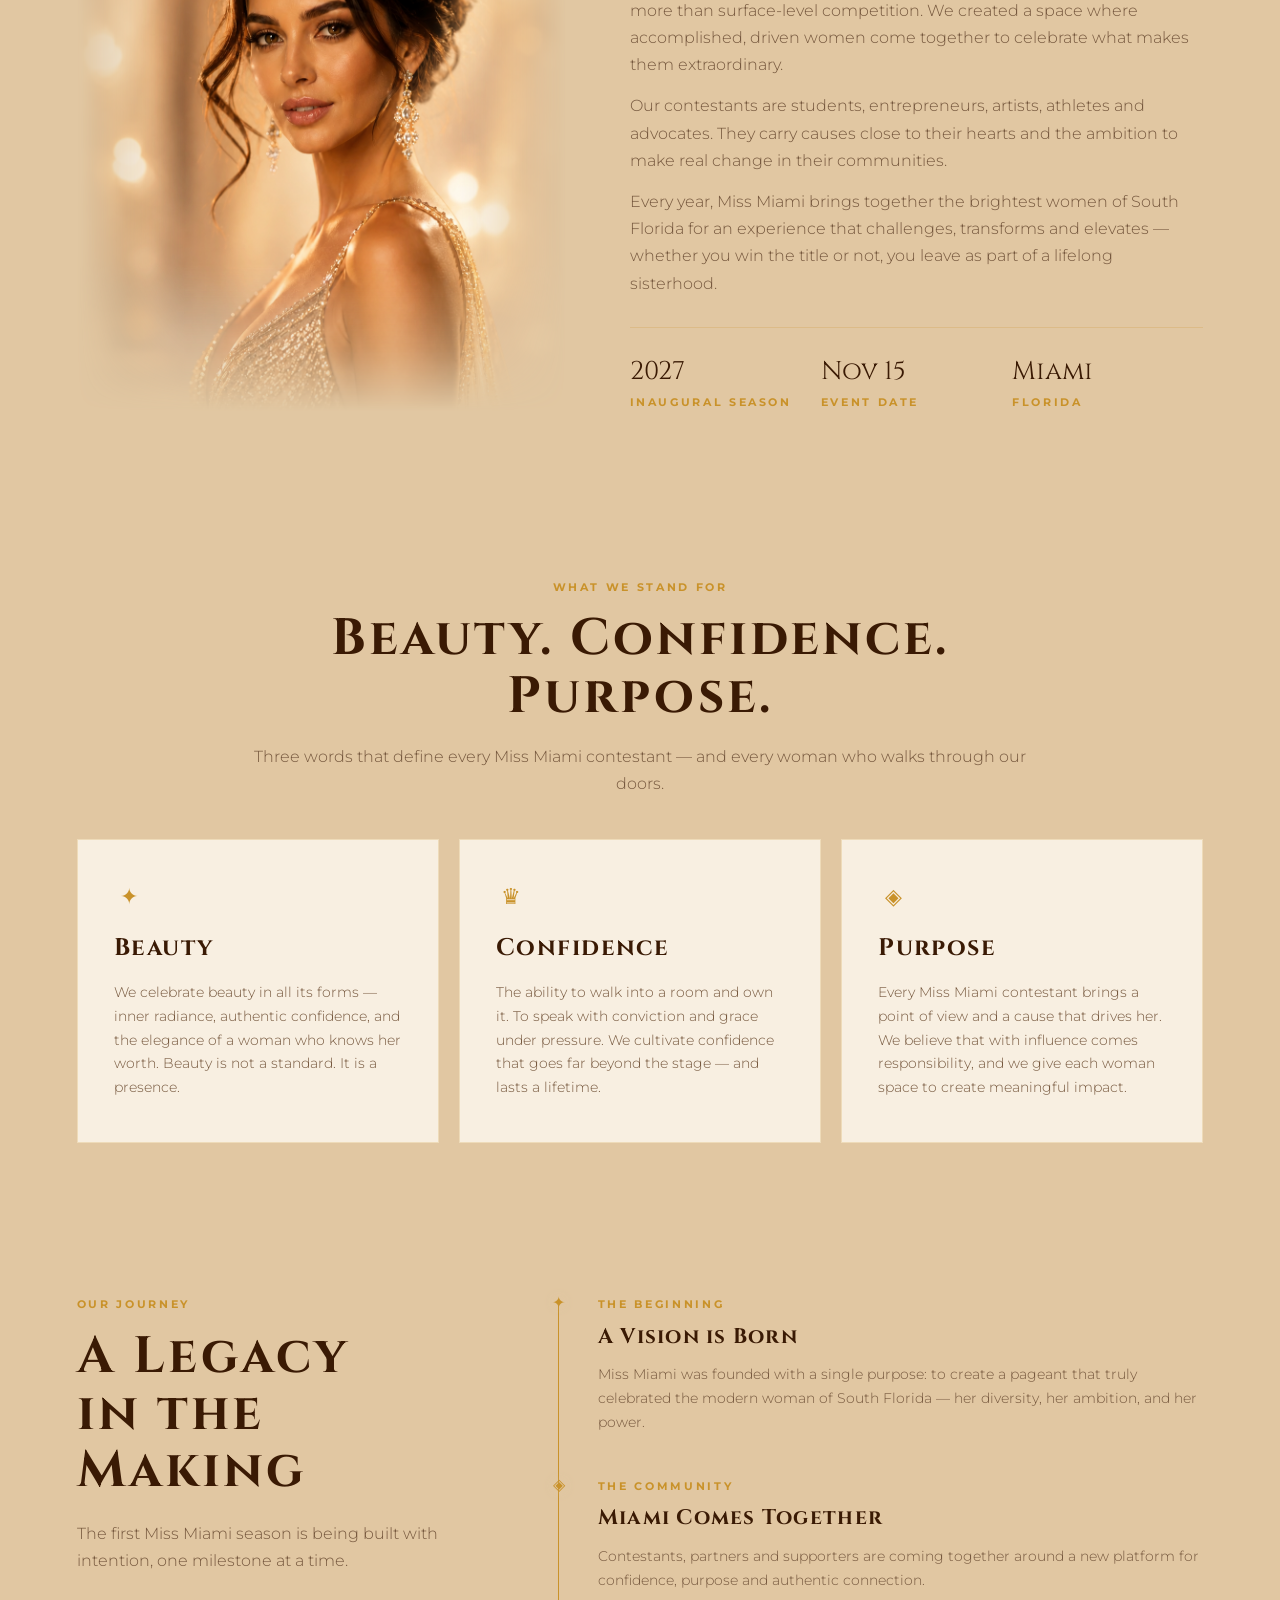
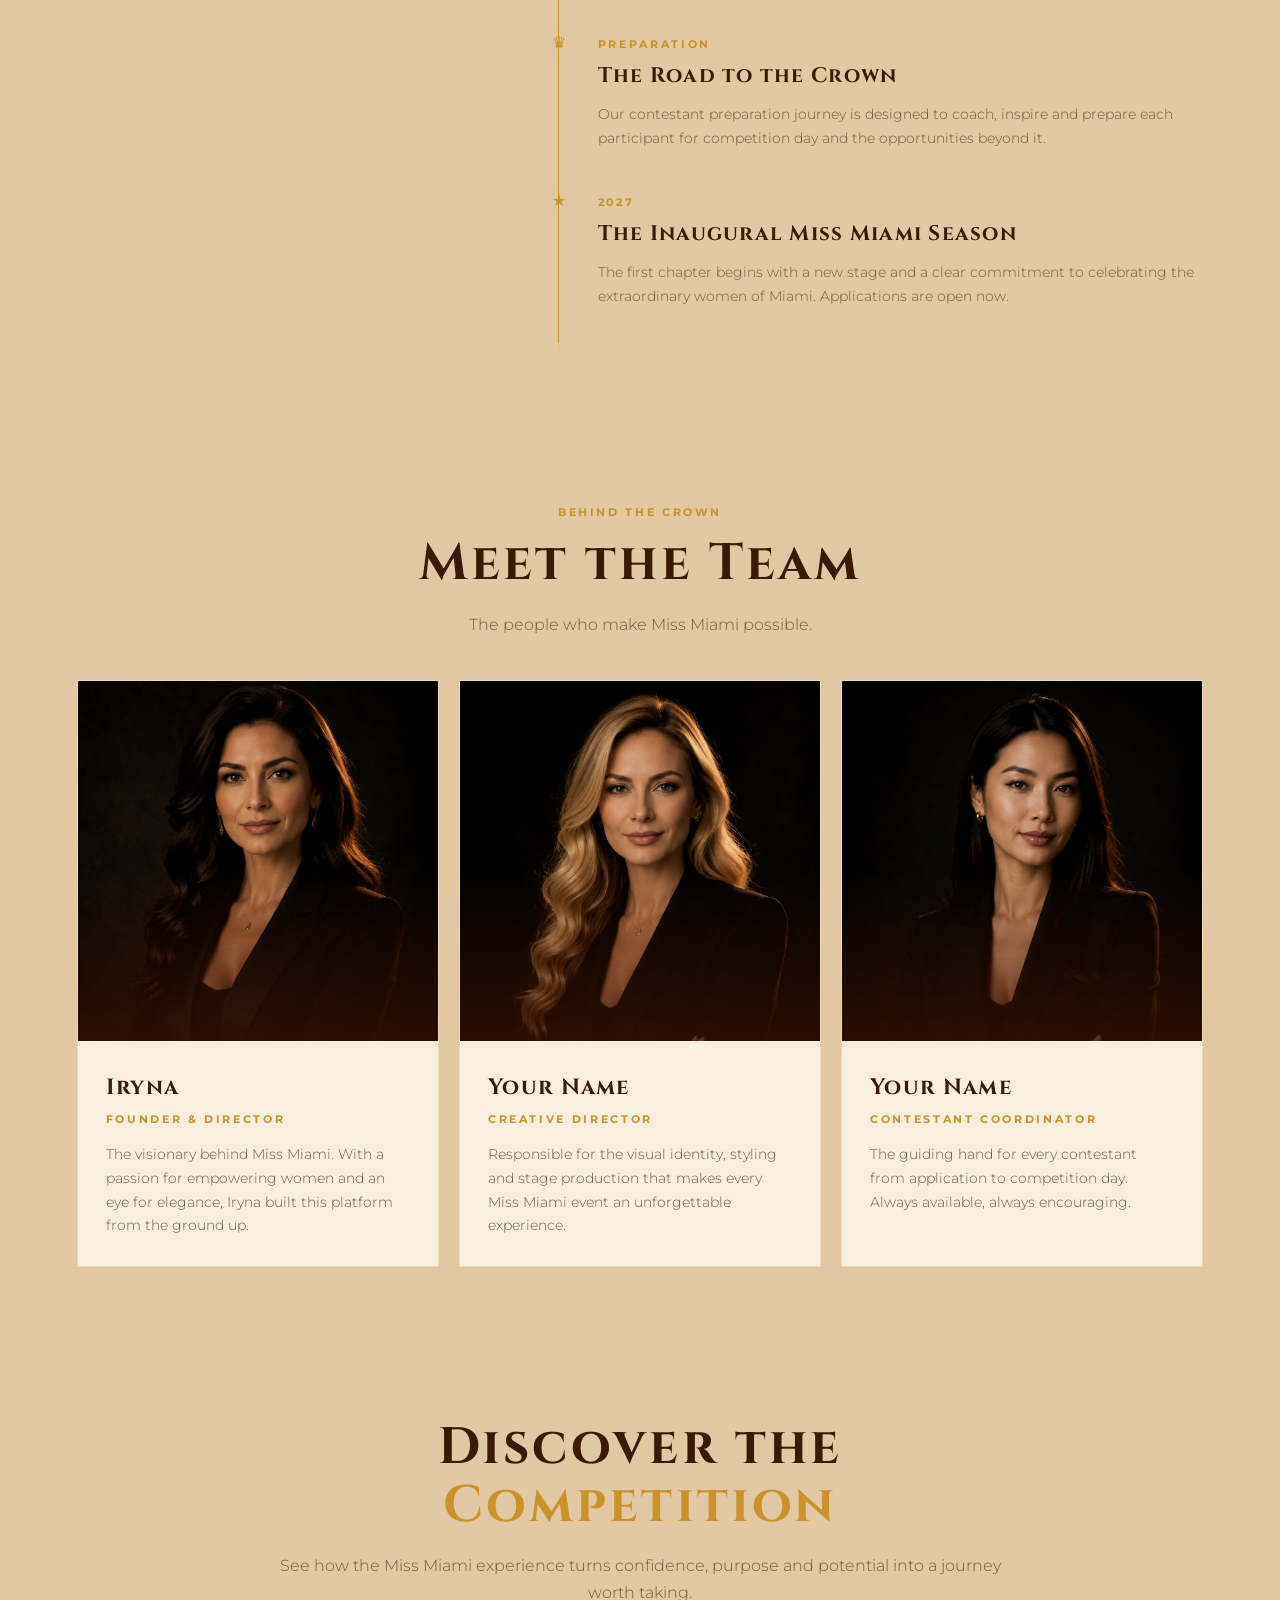
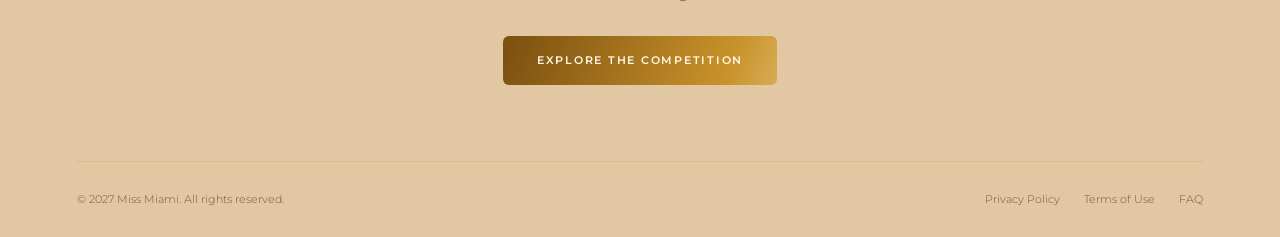
==== commit 925e9bf9: "Restore all three Meet the Team cards" ====
--- a/about.html
+++ b/about.html
@@ -192,7 +192,7 @@
       <h2>Meet the Team</h2>
       <p>The people who make Miss Miami possible.</p>
     </div>
-    <div class="team-grid team-grid-single">
+    <div class="team-grid">
       <div class="team-card">
         <div class="team-photo">
           <img src="team-1.jpg" alt="Iryna" onerror="this.style.display='none'" />
@@ -203,6 +203,30 @@
           <div class="team-name">Iryna</div>
           <div class="team-role">Founder & Director</div>
           <div class="team-bio">The visionary behind Miss Miami. With a passion for empowering women and an eye for elegance, Iryna built this platform from the ground up.</div>
+        </div>
+      </div>
+      <div class="team-card">
+        <div class="team-photo">
+          <img src="team-2.jpg" alt="Creative Director" onerror="this.style.display='none'" />
+          <div class="team-photo-placeholder">✦</div>
+          <div class="team-photo-overlay"></div>
+        </div>
+        <div class="team-info">
+          <div class="team-name">Your Name</div>
+          <div class="team-role">Creative Director</div>
+          <div class="team-bio">Responsible for the visual identity, styling and stage production that makes every Miss Miami event an unforgettable experience.</div>
+        </div>
+      </div>
+      <div class="team-card">
+        <div class="team-photo">
+          <img src="team-3.jpg" alt="Contestant Coordinator" onerror="this.style.display='none'" />
+          <div class="team-photo-placeholder">◈</div>
+          <div class="team-photo-overlay"></div>
+        </div>
+        <div class="team-info">
+          <div class="team-name">Your Name</div>
+          <div class="team-role">Contestant Coordinator</div>
+          <div class="team-bio">The guiding hand for every contestant from application to competition day. Always available, always encouraging.</div>
         </div>
       </div>
     </div>
--- a/assets/css/about.css
+++ b/assets/css/about.css
@@ -612,11 +612,6 @@
   margin: 0 auto;
 }
 
-.team-grid.team-grid-single {
-  grid-template-columns: minmax(0, 520px);
-  justify-content: center;
-}
-
 .value-panel,
 .team-card {
   overflow: hidden;
@@ -767,6 +762,7 @@
   width: 100%;
   height: 100%;
   object-fit: cover;
+  object-position: 50% 18%;
   filter: sepia(10%) contrast(1.05) brightness(0.9);
   transition: transform 0.6s ease;
 }
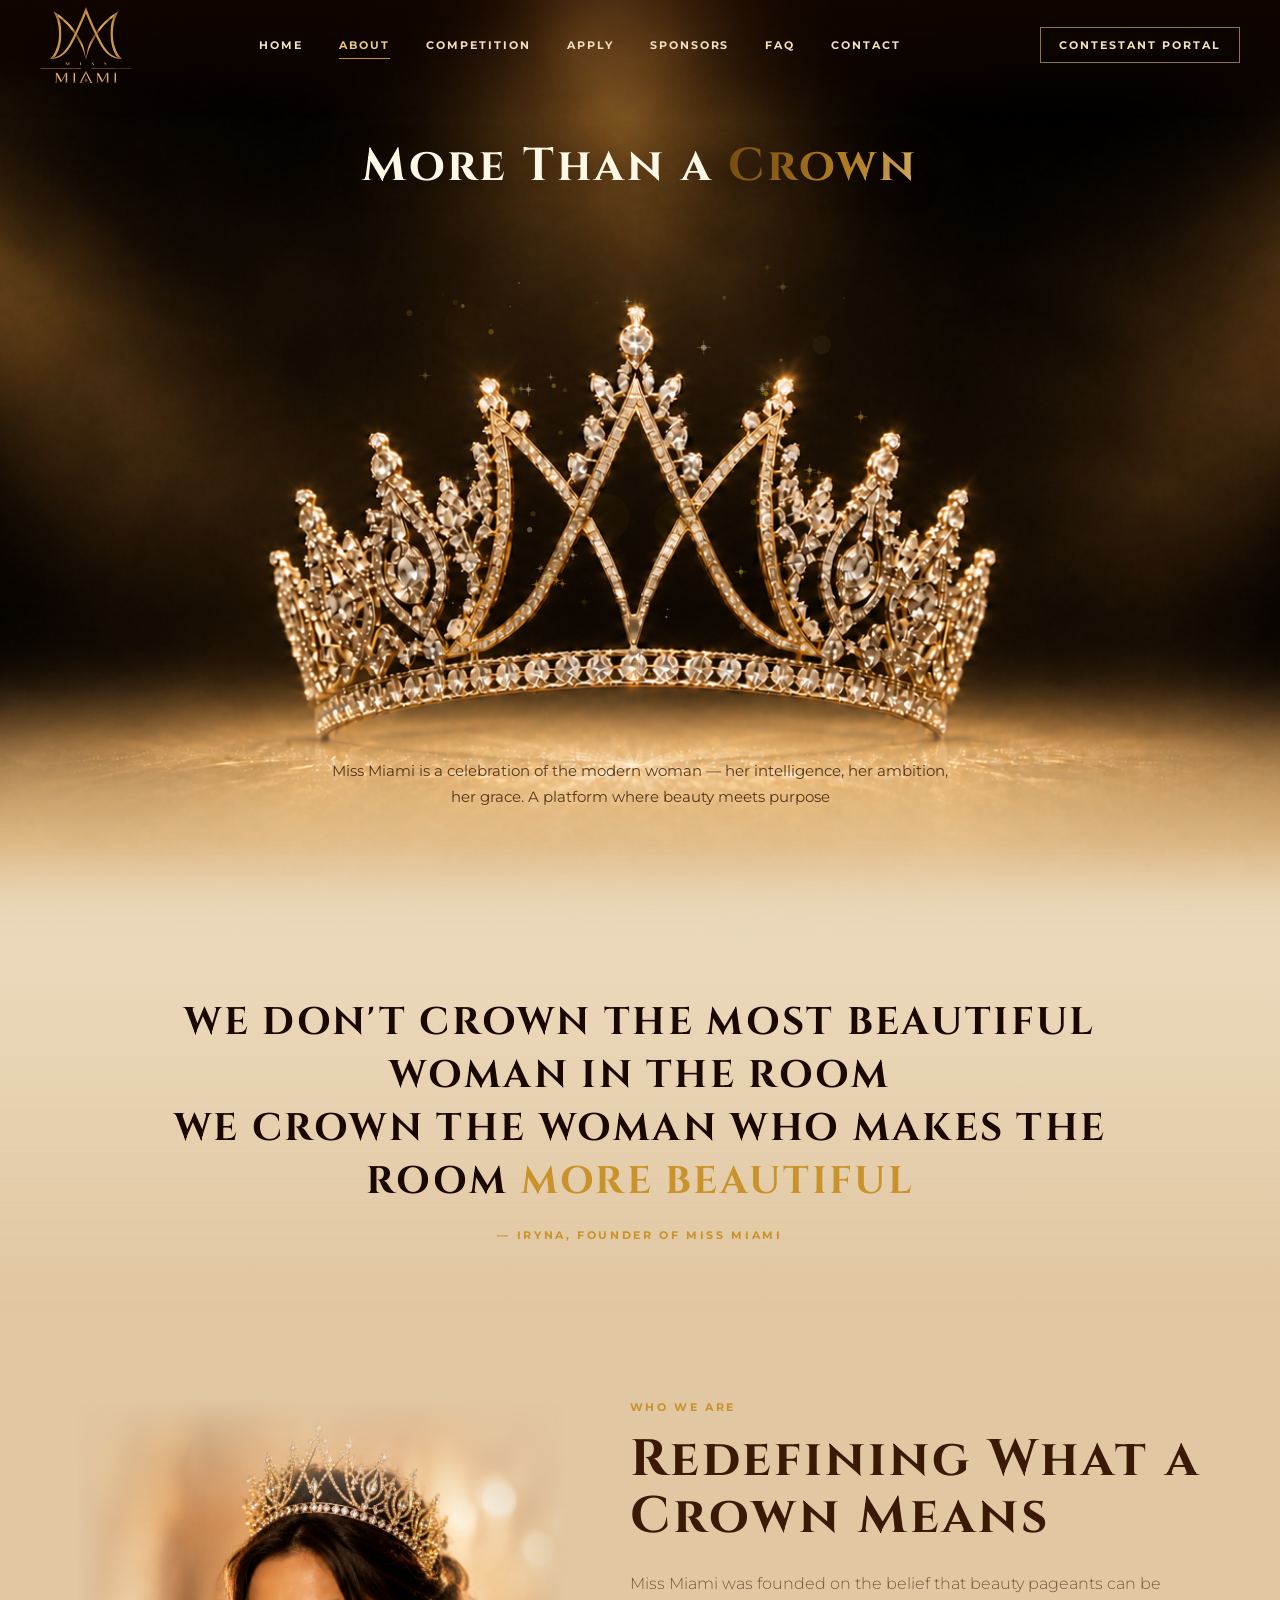
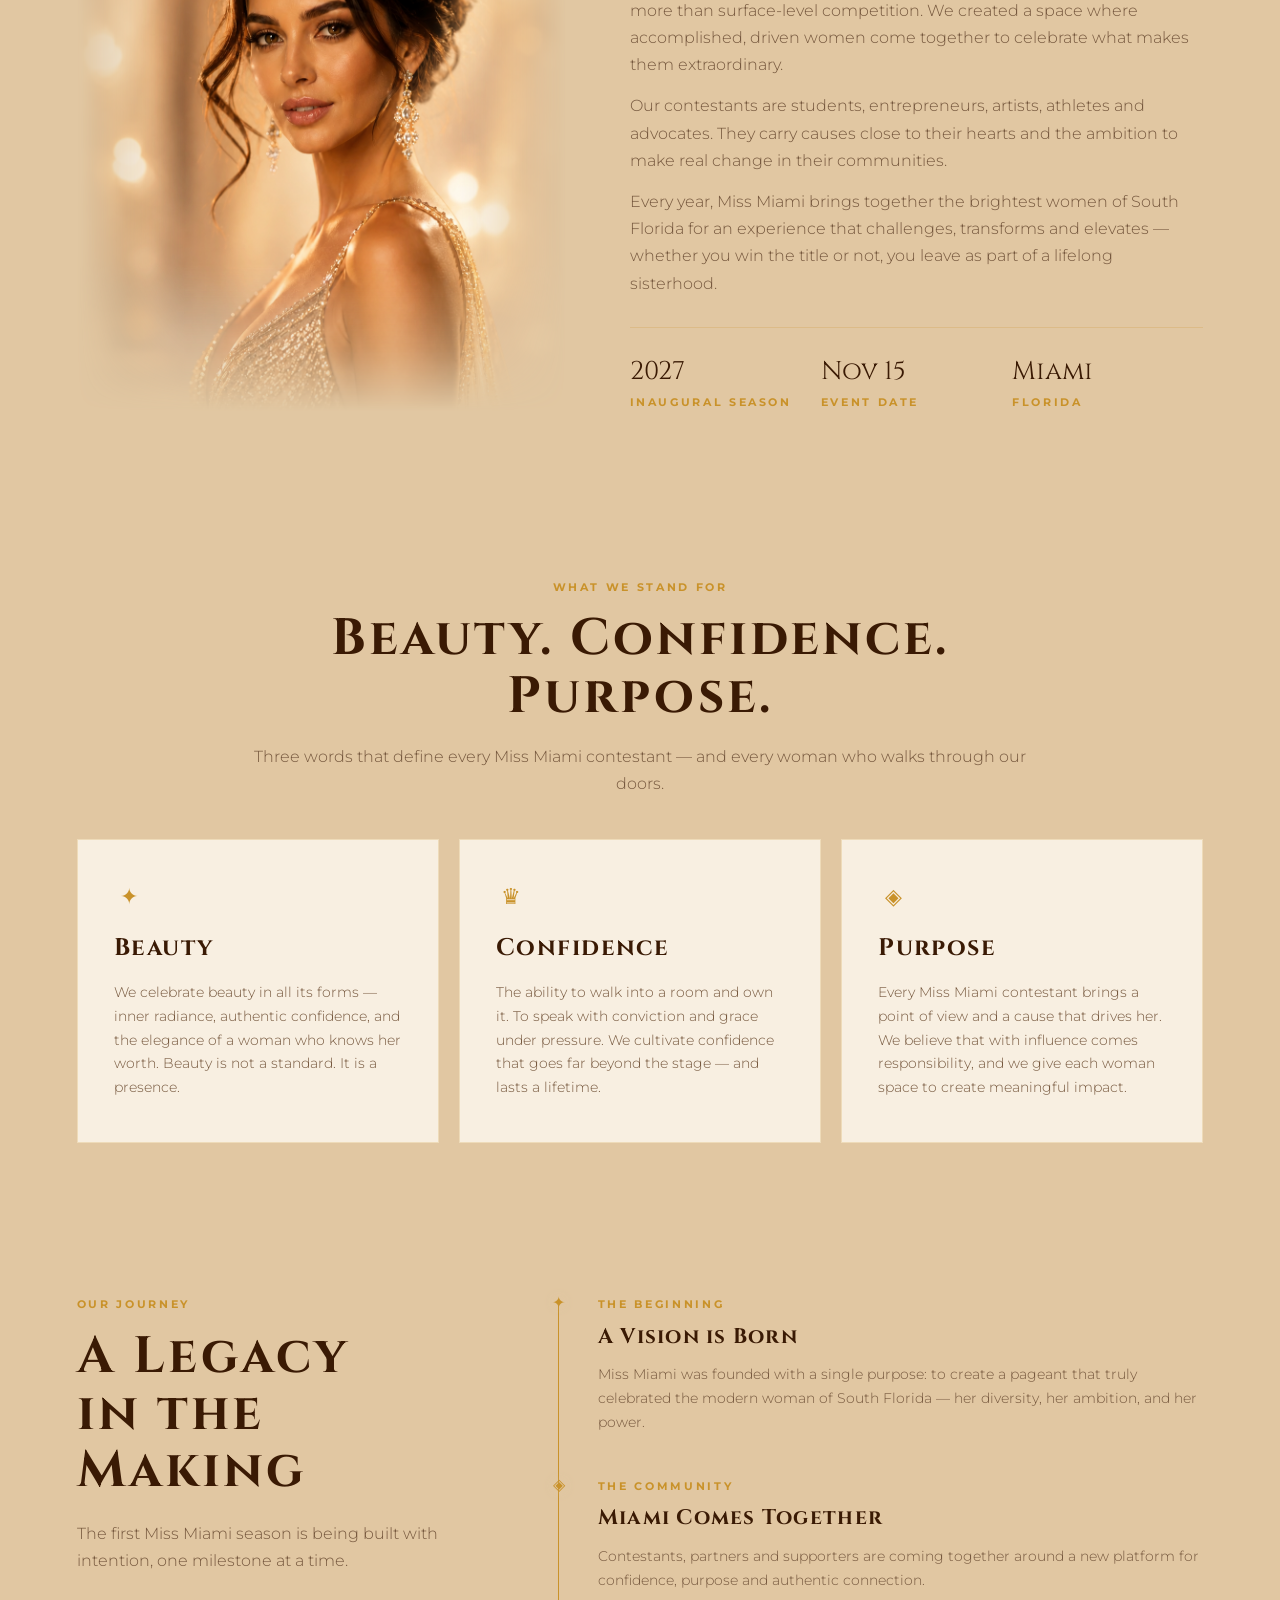
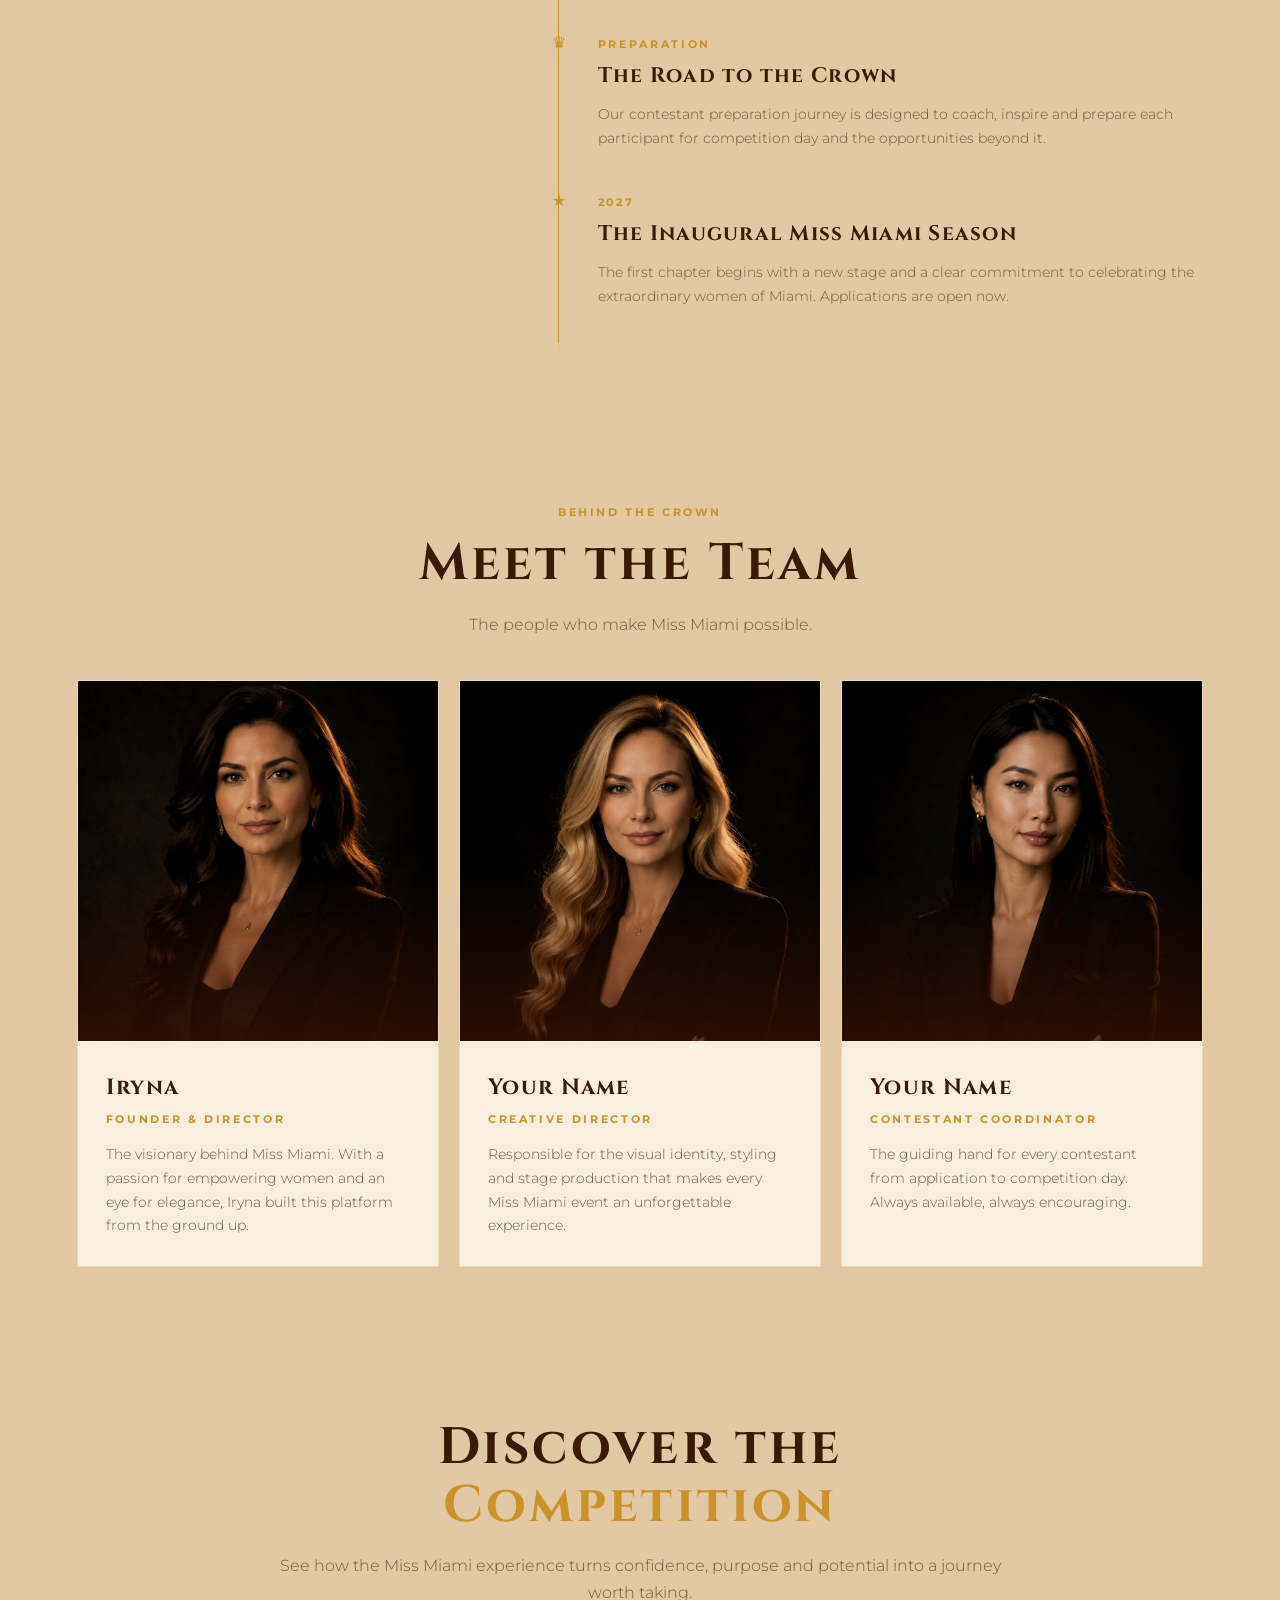
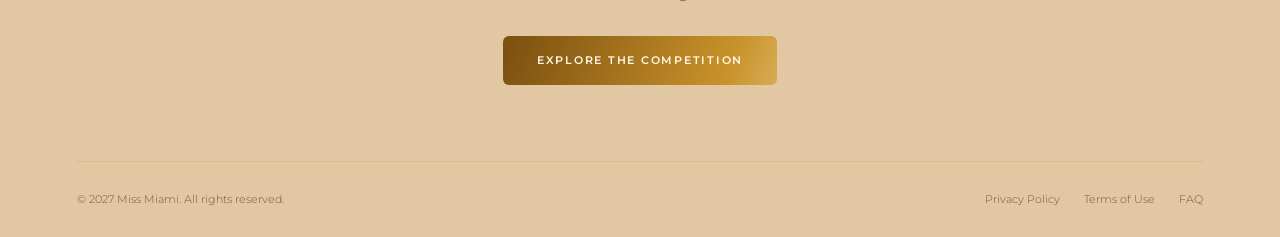
==== commit 6e3c391f: "Integrate Irina official logo across public pages" ====
--- a/about.html
+++ b/about.html
@@ -16,9 +16,9 @@
   <!-- HEADER -->
   <header id="site-header" class="on-hero">
     <a href="index.html" class="logo">
-      <img src="assets/brand/miss-miami-logo-header-c.svg"
-           data-hero-logo="assets/brand/miss-miami-logo-header-c.svg"
-           data-light-logo="assets/brand/miss-miami-logo-header-c-flat.svg"
+      <img src="assets/brand/miss-miami-logo-official.svg?v=20260812-3"
+           data-hero-logo="assets/brand/miss-miami-logo-official.svg?v=20260812-3"
+           data-light-logo="assets/brand/miss-miami-logo-official.svg?v=20260812-3"
            class="logo-img" alt="Miss Miami" />
     </a>
     <nav id="main-nav">
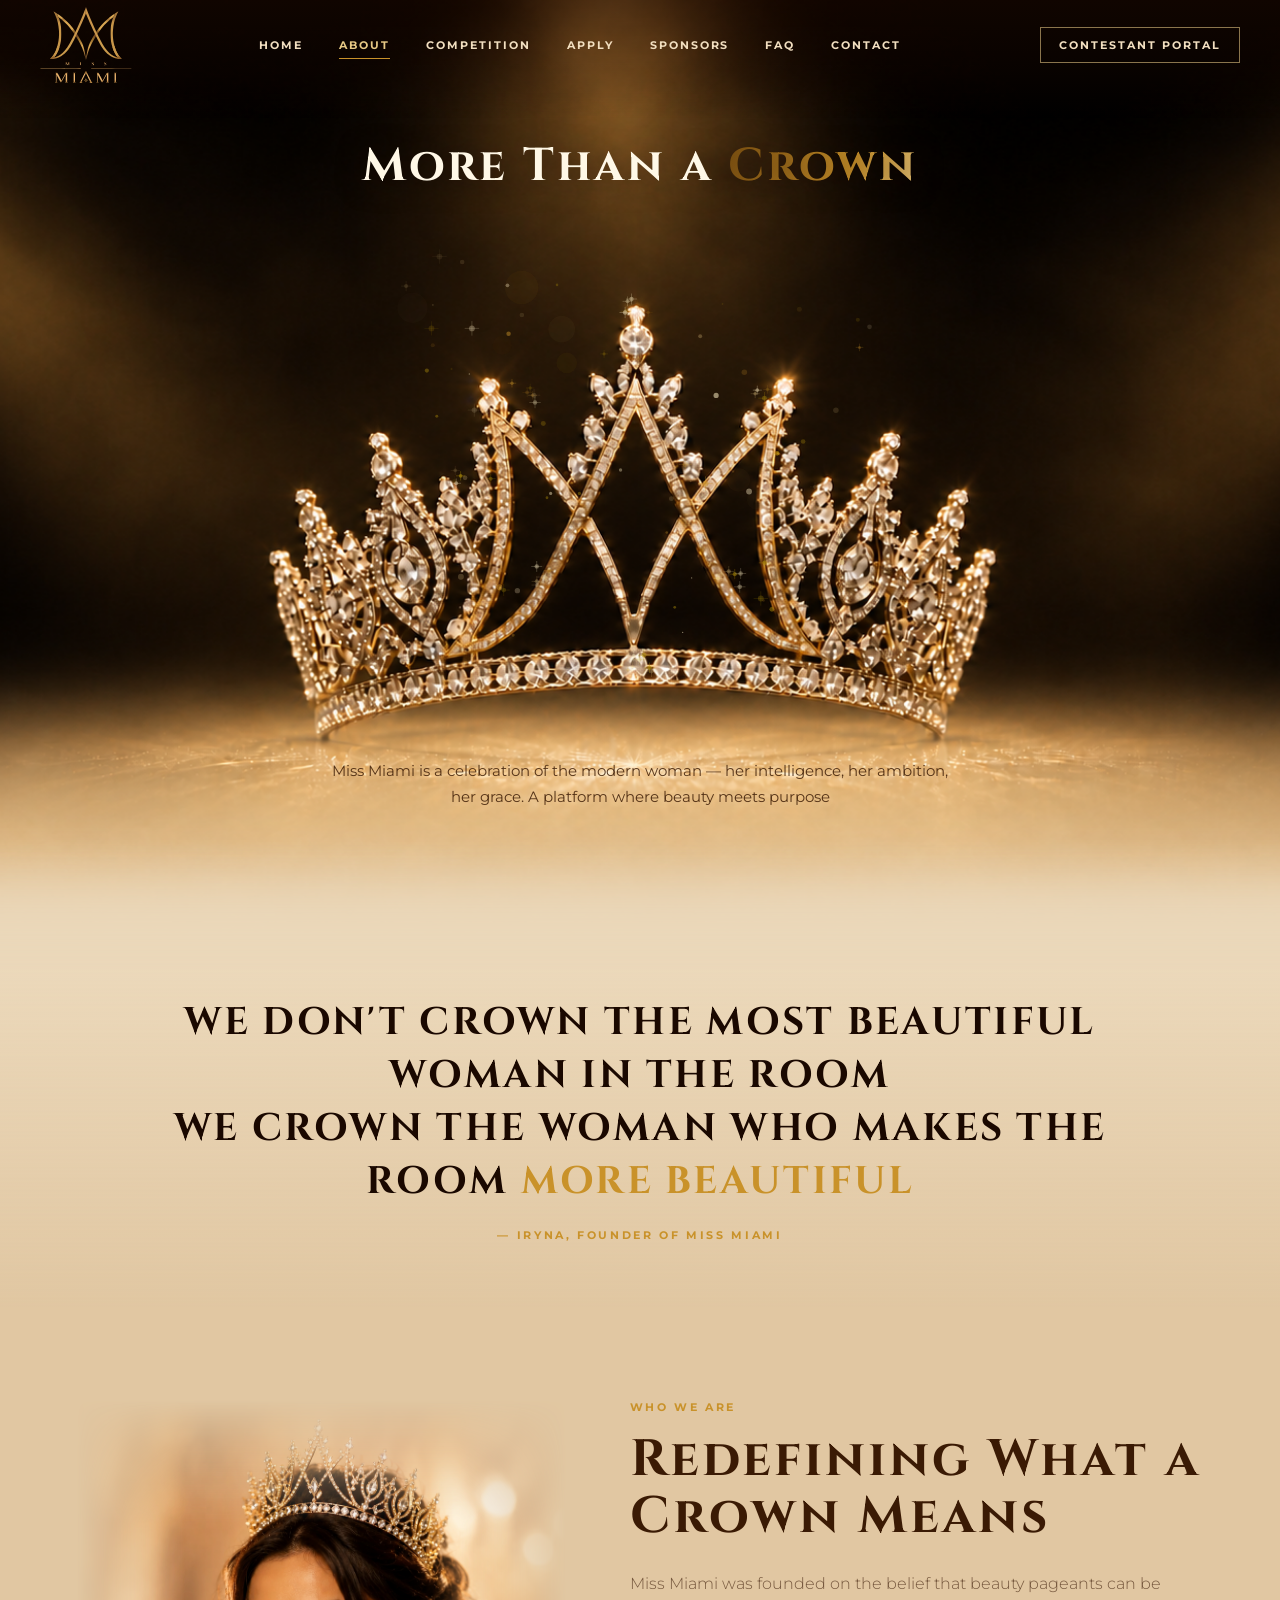
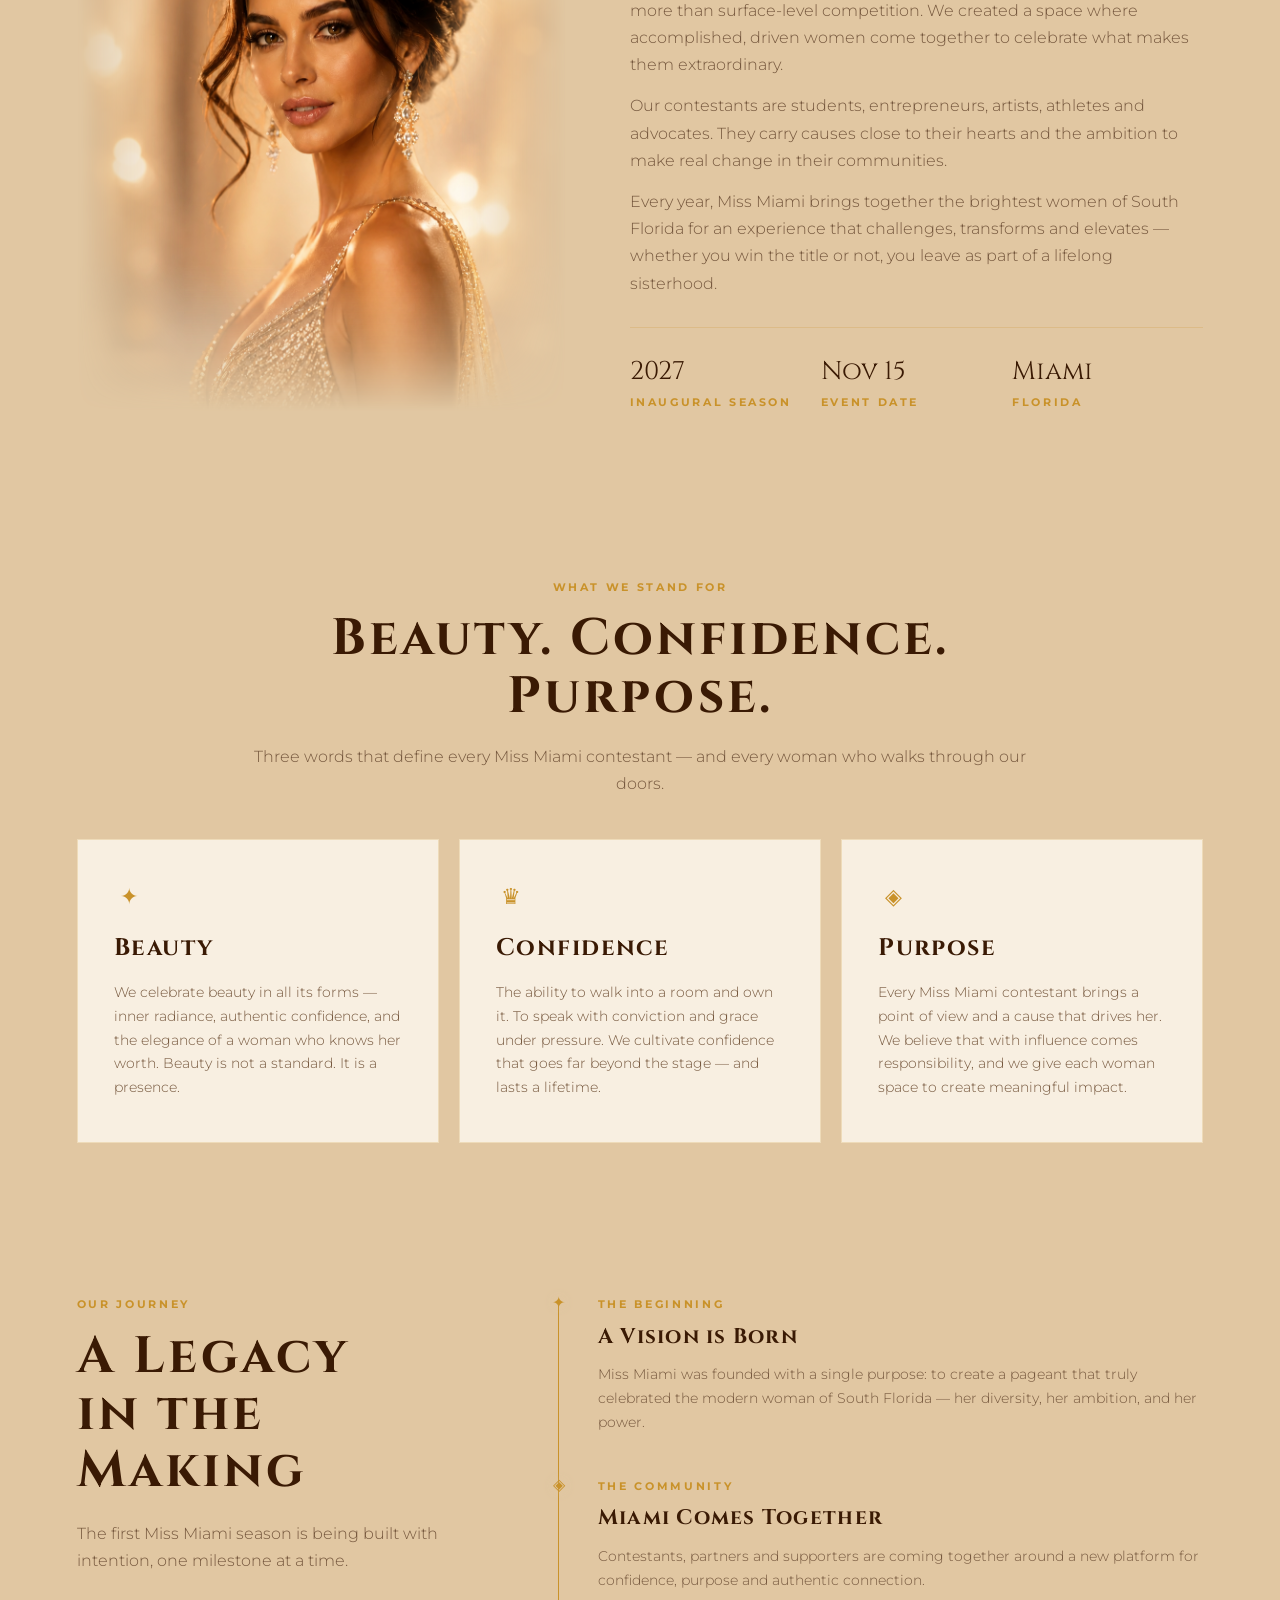
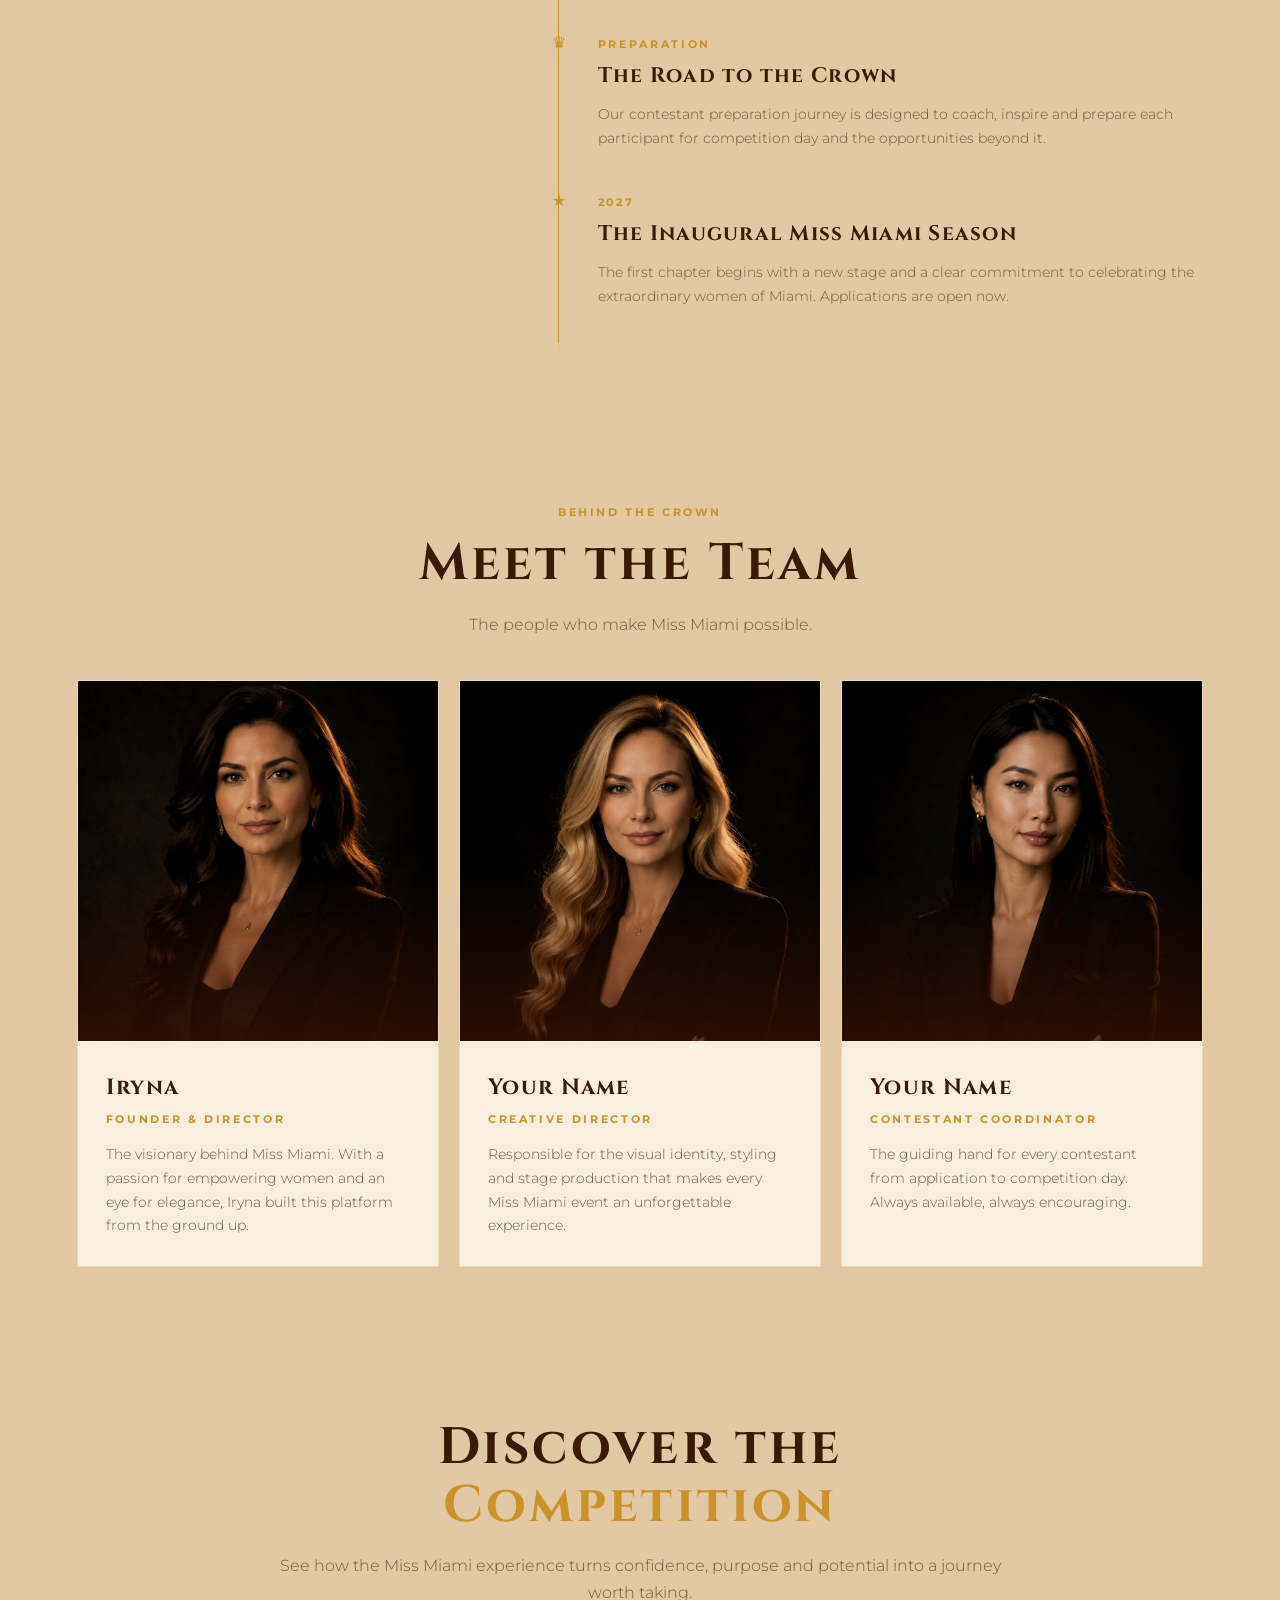
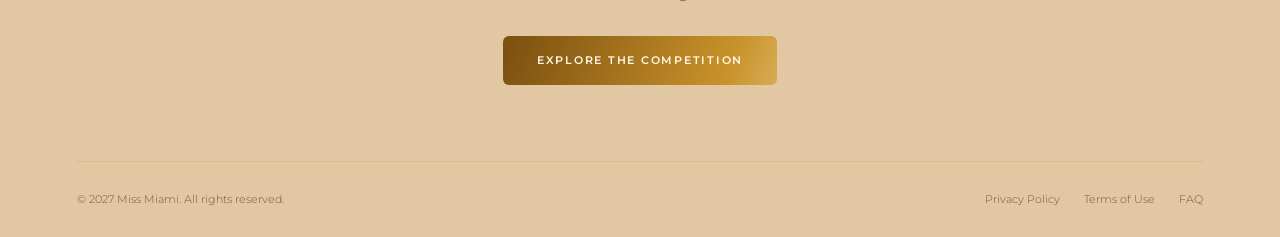
==== commit bf7f82cd: "Restore Apply B2-B and improve global header scroll" ====
--- a/about.html
+++ b/about.html
@@ -8,7 +8,8 @@
   <link rel="preconnect" href="https://fonts.googleapis.com" />
   <link rel="preconnect" href="https://fonts.gstatic.com" crossorigin />
   <link href="https://fonts.googleapis.com/css2?family=Cinzel:wght@400;600;700&family=Montserrat:wght@300;400;500;600&display=swap" rel="stylesheet" />
-  <link rel="stylesheet" href="assets/css/site-header.css?v=20260805-3">
+  <script>document.documentElement.classList.add('site-header-booting');</script>
+  <link rel="stylesheet" href="assets/css/site-header.css?v=20260812-6">
   <link rel="stylesheet" href="assets/css/about.css?v=20260806-7">
 </head>
 <body>
@@ -475,6 +476,6 @@
 
     tlItems.forEach(el => tlItemObserver.observe(el));
   </script>
-  <script src="assets/js/site-header-scroll.js"></script>
+  <script src="assets/js/site-header-scroll.js?v=20260812-2"></script>
 </body>
 </html>
--- a/assets/css/site-header.css
+++ b/assets/css/site-header.css
@@ -1,4 +1,19 @@
 /* Shared Miss Miami public header alignment and responsive safe area. */
+
+html.site-header-booting header#site-header {
+  visibility: hidden;
+}
+
+header#site-header {
+  transition: transform 0.32s cubic-bezier(0.22, 1, 0.36, 1), background-color 0.26s ease, box-shadow 0.26s ease !important;
+  will-change: transform;
+  backface-visibility: hidden;
+}
+
+header#site-header.site-header-hidden {
+  transform: translate3d(0, calc(-100% - env(safe-area-inset-top)), 0) !important;
+  pointer-events: none;
+}
 
 @media (min-width: 1181px) {
   header {
@@ -74,11 +89,6 @@
     align-items: center !important;
     justify-content: space-between !important;
     transition: transform 0.28s ease, background-color 0.26s ease, box-shadow 0.26s ease;
-  }
-
-  header.mobile-header-hidden {
-    transform: translateY(calc(-100% - env(safe-area-inset-top)));
-    pointer-events: none;
   }
 
   header .logo {
@@ -175,3 +185,9 @@
     padding-top: calc(102px + env(safe-area-inset-top)) !important;
   }
 }
+
+@media (prefers-reduced-motion: reduce) {
+  header#site-header {
+    transition: none !important;
+  }
+}
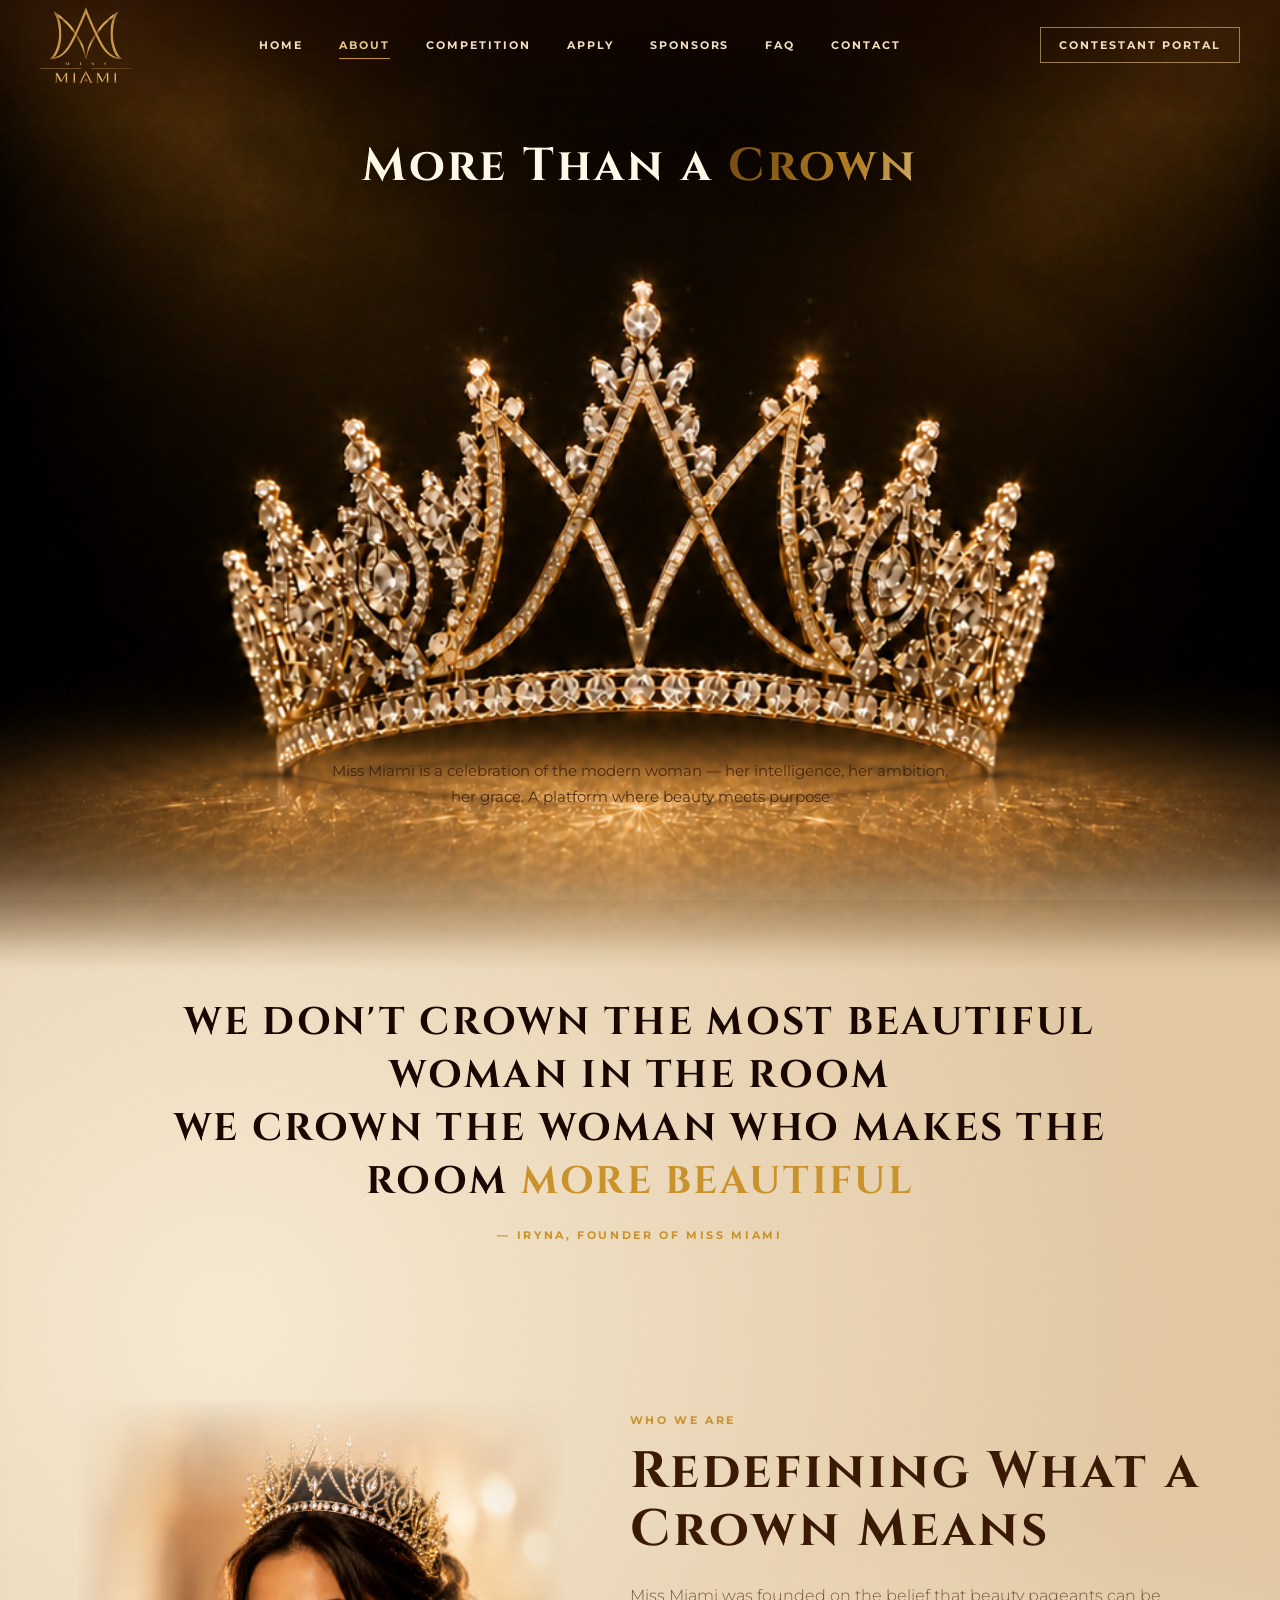
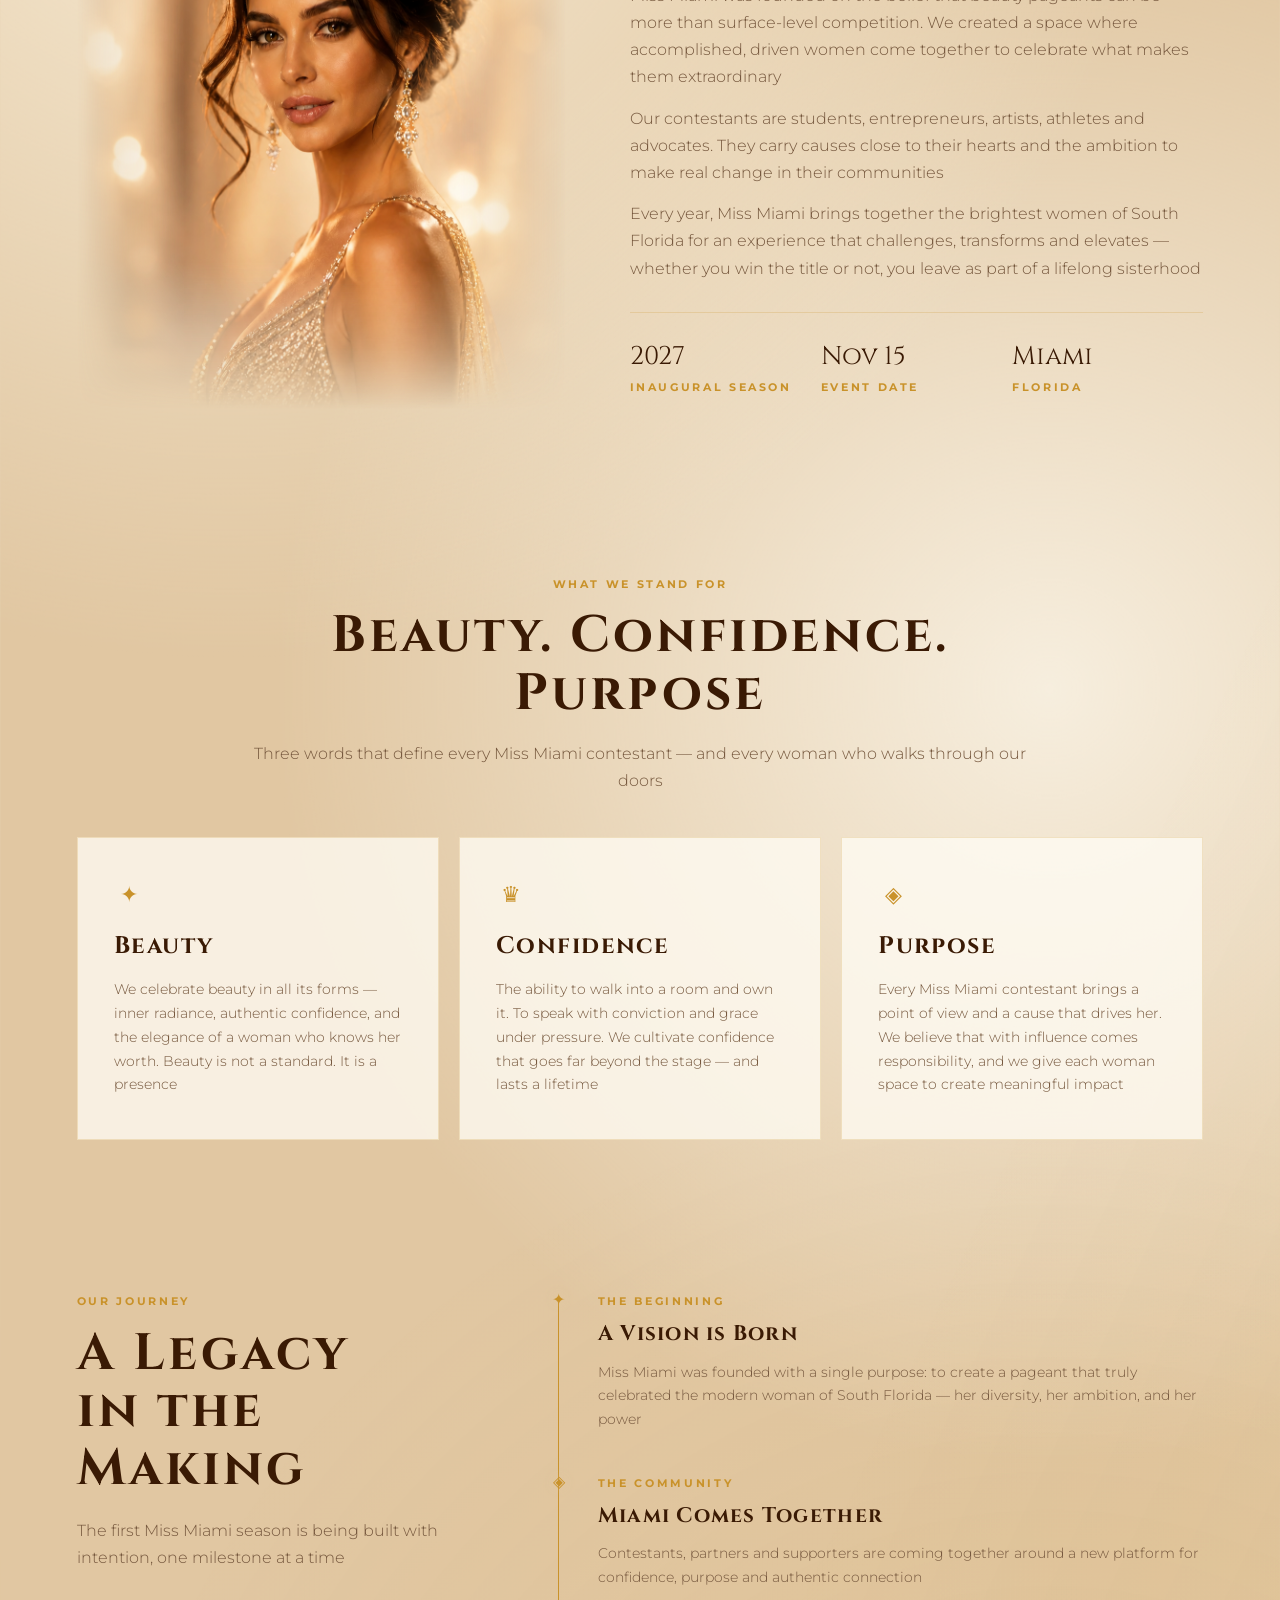
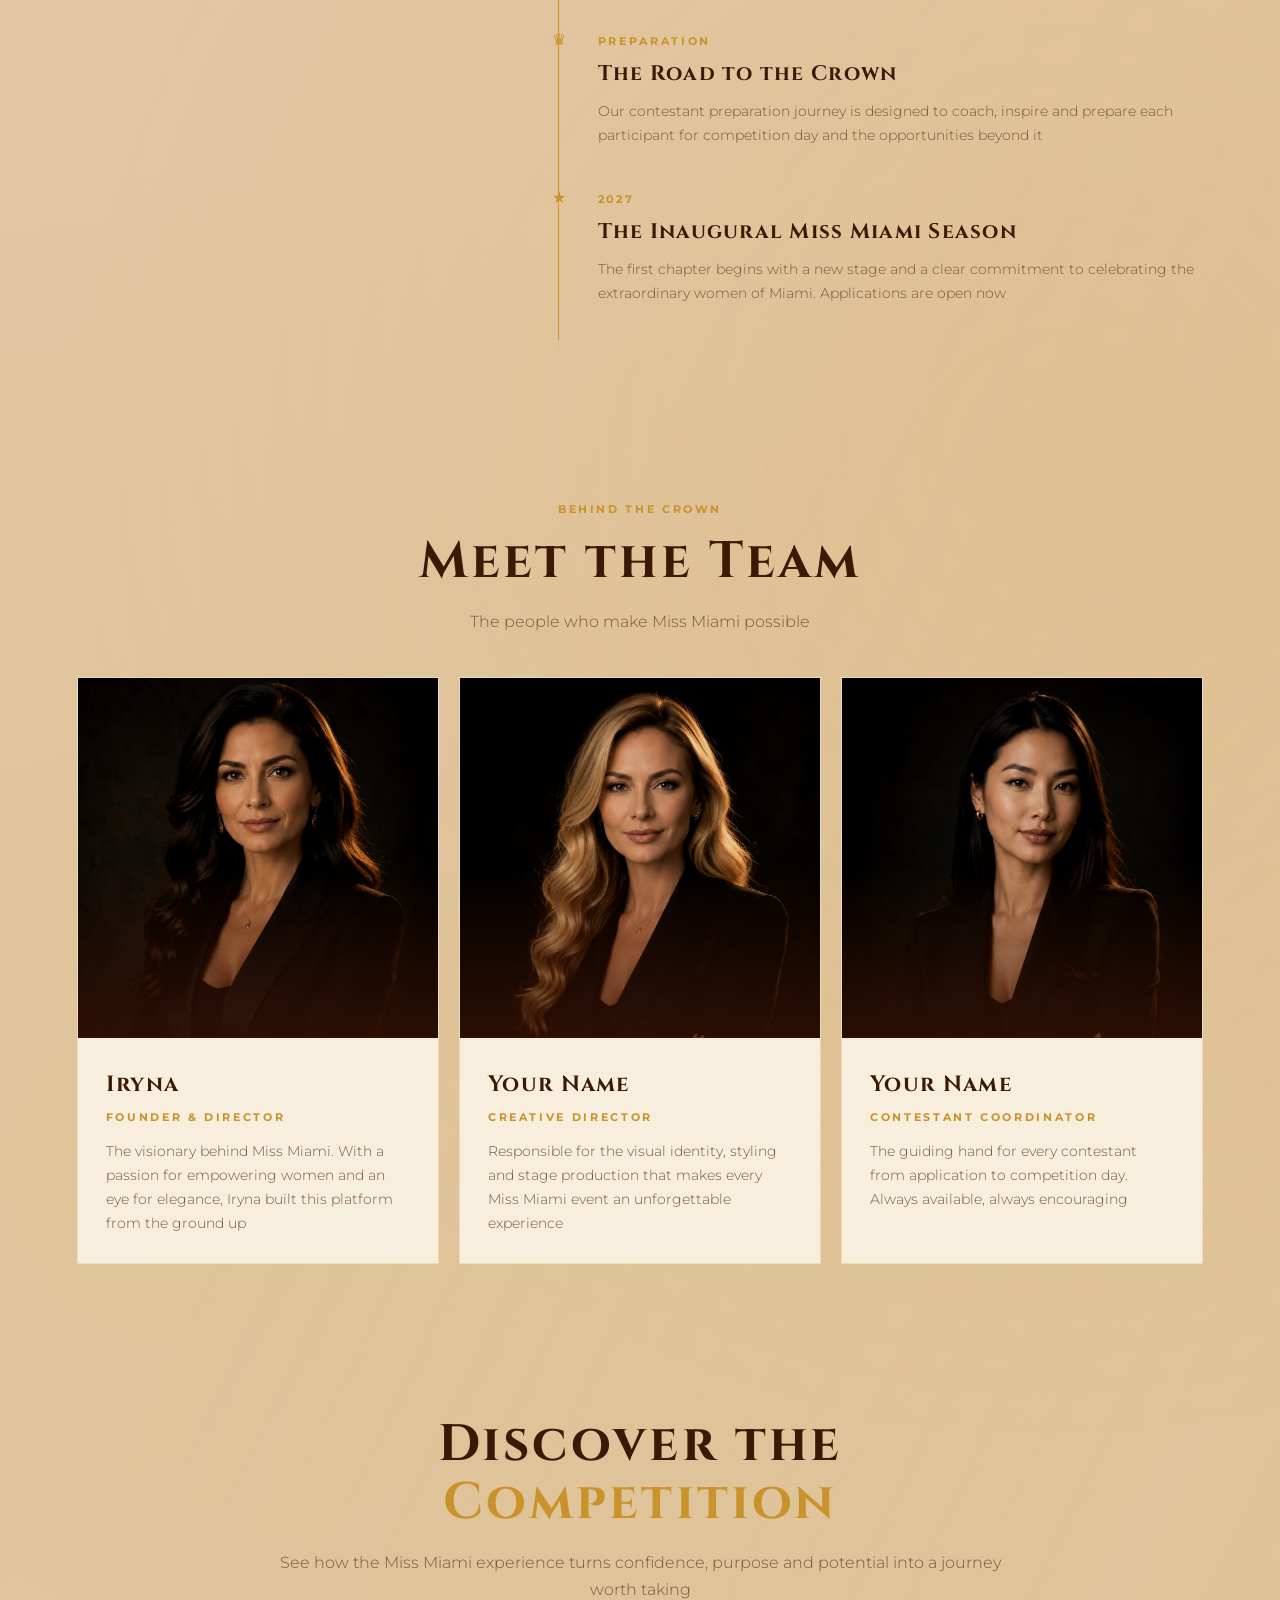
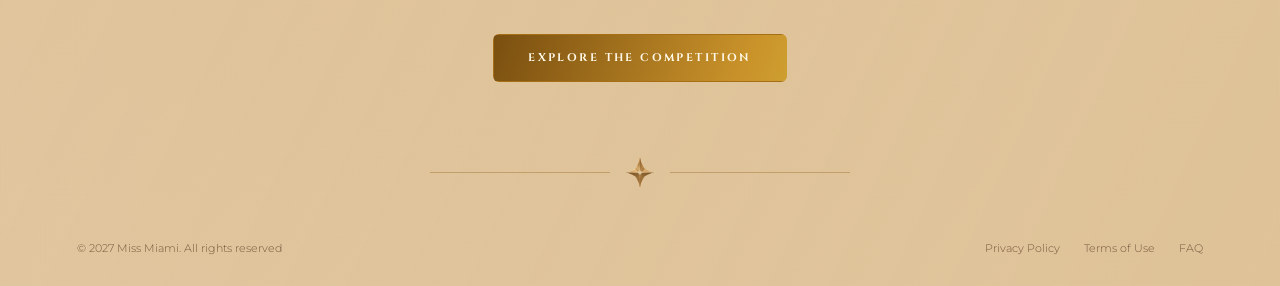
==== commit 20fbe068: "Unify public pages with Miss Miami brand styling" ====
--- a/about.html
+++ b/about.html
@@ -10,7 +10,8 @@
   <link href="https://fonts.googleapis.com/css2?family=Cinzel:wght@400;600;700&family=Montserrat:wght@300;400;500;600&display=swap" rel="stylesheet" />
   <script>document.documentElement.classList.add('site-header-booting');</script>
   <link rel="stylesheet" href="assets/css/site-header.css?v=20260812-6">
-  <link rel="stylesheet" href="assets/css/about.css?v=20260806-7">
+  <link rel="stylesheet" href="assets/css/about.css?v=20260819-8">
+  <link rel="stylesheet" href="assets/css/bronze-cta.css?v=20260818-5">
 </head>
 <body>
 
@@ -94,9 +95,9 @@
     <div class="mission-text-panel">
       <p class="eyebrow">Who We Are</p>
       <h2>Redefining What a Crown Means</h2>
-      <p>Miss Miami was founded on the belief that beauty pageants can be more than surface-level competition. We created a space where accomplished, driven women come together to celebrate what makes them extraordinary.</p>
-      <p>Our contestants are students, entrepreneurs, artists, athletes and advocates. They carry causes close to their hearts and the ambition to make real change in their communities.</p>
-      <p>Every year, Miss Miami brings together the brightest women of South Florida for an experience that challenges, transforms and elevates — whether you win the title or not, you leave as part of a lifelong sisterhood.</p>
+      <p>Miss Miami was founded on the belief that beauty pageants can be more than surface-level competition. We created a space where accomplished, driven women come together to celebrate what makes them extraordinary</p>
+      <p>Our contestants are students, entrepreneurs, artists, athletes and advocates. They carry causes close to their hearts and the ambition to make real change in their communities</p>
+      <p>Every year, Miss Miami brings together the brightest women of South Florida for an experience that challenges, transforms and elevates — whether you win the title or not, you leave as part of a lifelong sisterhood</p>
       <div class="mission-detail">
         <div class="mission-detail-item">
           <div class="num">2027</div>
@@ -118,24 +119,24 @@
   <section class="values-section">
     <div class="values-hero">
       <p class="eyebrow">What We Stand For</p>
-      <h2>Beauty. Confidence. Purpose.</h2>
-      <p>Three words that define every Miss Miami contestant — and every woman who walks through our doors.</p>
+      <h2>Beauty. Confidence. Purpose</h2>
+      <p>Three words that define every Miss Miami contestant — and every woman who walks through our doors</p>
     </div>
     <div class="values-panels">
       <div class="value-panel">
         <span class="value-panel-icon">✦</span>
         <h3>Beauty</h3>
-        <p>We celebrate beauty in all its forms — inner radiance, authentic confidence, and the elegance of a woman who knows her worth. Beauty is not a standard. It is a presence.</p>
+        <p>We celebrate beauty in all its forms — inner radiance, authentic confidence, and the elegance of a woman who knows her worth. Beauty is not a standard. It is a presence</p>
       </div>
       <div class="value-panel">
         <span class="value-panel-icon">♛</span>
         <h3>Confidence</h3>
-        <p>The ability to walk into a room and own it. To speak with conviction and grace under pressure. We cultivate confidence that goes far beyond the stage — and lasts a lifetime.</p>
+        <p>The ability to walk into a room and own it. To speak with conviction and grace under pressure. We cultivate confidence that goes far beyond the stage — and lasts a lifetime</p>
       </div>
       <div class="value-panel">
         <span class="value-panel-icon">◈</span>
         <h3>Purpose</h3>
-        <p>Every Miss Miami contestant brings a point of view and a cause that drives her. We believe that with influence comes responsibility, and we give each woman space to create meaningful impact.</p>
+        <p>Every Miss Miami contestant brings a point of view and a cause that drives her. We believe that with influence comes responsibility, and we give each woman space to create meaningful impact</p>
       </div>
     </div>
   </section>
@@ -146,7 +147,7 @@
       <div class="story-head">
         <p class="eyebrow">Our Journey</p>
         <h2>A Legacy<br>in the Making</h2>
-      <p>The first Miss Miami season is being built with intention, one milestone at a time.</p>
+      <p>The first Miss Miami season is being built with intention, one milestone at a time</p>
       </div>
       <div class="timeline" id="timeline">
         <div class="tl-track"><div class="tl-track-fill" id="tl-fill"></div></div>
@@ -155,7 +156,7 @@
           <div class="tl-content">
             <div class="tl-year">The Beginning</div>
             <h4>A Vision is Born</h4>
-            <p>Miss Miami was founded with a single purpose: to create a pageant that truly celebrated the modern woman of South Florida — her diversity, her ambition, and her power.</p>
+            <p>Miss Miami was founded with a single purpose: to create a pageant that truly celebrated the modern woman of South Florida — her diversity, her ambition, and her power</p>
           </div>
         </div>
         <div class="tl-item">
@@ -163,7 +164,7 @@
           <div class="tl-content">
             <div class="tl-year">The Community</div>
             <h4>Miami Comes Together</h4>
-            <p>Contestants, partners and supporters are coming together around a new platform for confidence, purpose and authentic connection.</p>
+            <p>Contestants, partners and supporters are coming together around a new platform for confidence, purpose and authentic connection</p>
           </div>
         </div>
         <div class="tl-item">
@@ -171,7 +172,7 @@
           <div class="tl-content">
             <div class="tl-year">Preparation</div>
             <h4>The Road to the Crown</h4>
-            <p>Our contestant preparation journey is designed to coach, inspire and prepare each participant for competition day and the opportunities beyond it.</p>
+            <p>Our contestant preparation journey is designed to coach, inspire and prepare each participant for competition day and the opportunities beyond it</p>
           </div>
         </div>
         <div class="tl-item">
@@ -179,7 +180,7 @@
           <div class="tl-content">
             <div class="tl-year">2027</div>
             <h4>The Inaugural Miss Miami Season</h4>
-            <p>The first chapter begins with a new stage and a clear commitment to celebrating the extraordinary women of Miami. Applications are open now.</p>
+            <p>The first chapter begins with a new stage and a clear commitment to celebrating the extraordinary women of Miami. Applications are open now</p>
           </div>
         </div>
       </div>
@@ -191,7 +192,7 @@
     <div class="team-head">
       <p class="eyebrow">Behind the Crown</p>
       <h2>Meet the Team</h2>
-      <p>The people who make Miss Miami possible.</p>
+      <p>The people who make Miss Miami possible</p>
     </div>
     <div class="team-grid">
       <div class="team-card">
@@ -203,7 +204,7 @@
         <div class="team-info">
           <div class="team-name">Iryna</div>
           <div class="team-role">Founder & Director</div>
-          <div class="team-bio">The visionary behind Miss Miami. With a passion for empowering women and an eye for elegance, Iryna built this platform from the ground up.</div>
+          <div class="team-bio">The visionary behind Miss Miami. With a passion for empowering women and an eye for elegance, Iryna built this platform from the ground up</div>
         </div>
       </div>
       <div class="team-card">
@@ -215,7 +216,7 @@
         <div class="team-info">
           <div class="team-name">Your Name</div>
           <div class="team-role">Creative Director</div>
-          <div class="team-bio">Responsible for the visual identity, styling and stage production that makes every Miss Miami event an unforgettable experience.</div>
+          <div class="team-bio">Responsible for the visual identity, styling and stage production that makes every Miss Miami event an unforgettable experience</div>
         </div>
       </div>
       <div class="team-card">
@@ -227,7 +228,7 @@
         <div class="team-info">
           <div class="team-name">Your Name</div>
           <div class="team-role">Contestant Coordinator</div>
-          <div class="team-bio">The guiding hand for every contestant from application to competition day. Always available, always encouraging.</div>
+          <div class="team-bio">The guiding hand for every contestant from application to competition day. Always available, always encouraging</div>
         </div>
       </div>
     </div>
@@ -238,17 +239,20 @@
     <div class="cta-overlay" aria-hidden="true"></div>
     <div class="cta-content fade-up">
       <h2 id="about-competition-title">Discover the <em>Competition</em></h2>
-      <p>See how the Miss Miami experience turns confidence, purpose and potential into a journey worth taking.</p>
+      <p>See how the Miss Miami experience turns confidence, purpose and potential into a journey worth taking</p>
       <div class="cta-btns">
-        <a href="competition.html" class="btn-gold">Explore the Competition</a>
+        <a href="competition.html" class="btn-gold mm-bronze-cta">Explore the Competition</a>
       </div>
     </div>
   </section>
 
   <!-- FOOTER -->
   <footer>
+    <div class="about-brand-divider" aria-hidden="true">
+      <img src="assets/images/miss-miami-brand-star.svg" alt="" />
+    </div>
     <div class="footer-bottom">
-      <p>© 2027 Miss Miami. All rights reserved.</p>
+      <p>© 2027 Miss Miami. All rights reserved</p>
       <div class="footer-links">
         <a href="#">Privacy Policy</a>
         <a href="#">Terms of Use</a>
--- a/assets/css/about.css
+++ b/assets/css/about.css
@@ -29,12 +29,29 @@
 }
 
 body {
+  position: relative;
+  isolation: isolate;
   overflow-x: hidden;
-  background: linear-gradient(180deg, var(--champagne) 0%, var(--cream) 100%) fixed;
+  background:
+    radial-gradient(circle at 18% 26%, rgba(255, 248, 231, 0.7), transparent 24%),
+    radial-gradient(circle at 82% 45%, rgba(255, 253, 245, 0.72), transparent 26%),
+    radial-gradient(circle at 82% 72%, rgba(201, 146, 42, 0.1), transparent 26%),
+    linear-gradient(180deg, #EBD8BA 0%, #FFFDF5 52%, #EBD8BA 100%) fixed;
   color: var(--dark);
   font-family: "Montserrat", sans-serif;
   font-weight: 300;
   line-height: 1.7;
+}
+
+body::before {
+  content: '';
+  position: absolute;
+  z-index: -1;
+  inset: 0;
+  background:
+    linear-gradient(115deg, transparent 62%, rgba(201, 146, 42, 0.09)),
+    radial-gradient(circle at 14% 86%, rgba(201, 146, 42, 0.08), transparent 23%);
+  pointer-events: none;
 }
 
 a {
@@ -251,7 +268,7 @@
   height: min(990px, calc(100svh + 70px));
   min-height: 810px;
   overflow: hidden;
-  background: var(--champagne);
+  background: transparent;
 }
 
 .hero-layout {
@@ -455,7 +472,7 @@
   margin-top: -2px;
   padding: clamp(38px, 5vw, 64px) clamp(24px, 6vw, 88px);
   padding-top: 28px;
-  background: linear-gradient(180deg, var(--champagne) 0%, rgba(235, 216, 186, 0.62) 38%, transparent 100%);
+  background: transparent;
   text-align: center;
 }
 
@@ -853,13 +870,37 @@
   padding: 0 clamp(24px, 6vw, 88px);
 }
 
+.about-brand-divider {
+  display: flex;
+  width: min(420px, calc(100% - 48px));
+  align-items: center;
+  justify-content: center;
+  gap: 16px;
+  margin: 0 auto 24px;
+}
+
+.about-brand-divider::before,
+.about-brand-divider::after {
+  content: '';
+  flex: 1;
+  height: 1px;
+  background: rgba(140, 87, 13, 0.34);
+}
+
+.about-brand-divider img {
+  display: block;
+  width: 28px;
+  height: auto;
+  flex: 0 0 auto;
+}
+
 .footer-bottom {
   display: flex;
   align-items: center;
   justify-content: space-between;
   gap: 24px;
   padding: 28px 0 calc(28px + env(safe-area-inset-bottom, 0px));
-  border-top: 1px solid var(--line);
+  border-top: 0;
   color: var(--muted);
   font-size: 11px;
 }
@@ -1034,6 +1075,14 @@
     flex-direction: column;
     text-align: center;
   }
+
+  .about-brand-divider {
+    width: 74%;
+    gap: 12px;
+    margin-bottom: 22px;
+  }
+
+  .about-brand-divider img { width: 22px; }
 }
 
 @media (max-width: 640px) {
--- a/assets/css/bronze-cta.css
+++ b/assets/css/bronze-cta.css
@@ -0,0 +1,63 @@
+/* Canonical Miss Miami solid bronze CTA. Apply only through .mm-bronze-cta. */
+.mm-bronze-cta.mm-bronze-cta {
+  position: relative;
+  display: inline-flex;
+  min-height: 48px !important;
+  align-items: center;
+  justify-content: center;
+  padding: 14px 34px !important;
+  overflow: hidden;
+  border: 1px solid transparent !important;
+  border-radius: 6px !important;
+  background-color: #A66F16;
+  background-image: linear-gradient(110deg, #7A4F10 0%, #C9922A 35%, #D4AF37 50%, #C9922A 70%, #7A4F10 100%) !important;
+  background-repeat: no-repeat;
+  background-position: 0% center;
+  background-size: 250% auto !important;
+  color: #FFF8E7 !important;
+  font-family: "Cinzel", Georgia, serif !important;
+  font-size: 11px !important;
+  font-weight: 700 !important;
+  line-height: 1.7 !important;
+  letter-spacing: .22em !important;
+  text-align: center;
+  text-transform: uppercase;
+  cursor: pointer;
+  animation: mmBronzeFlow 8s ease-in-out infinite !important;
+  transition: transform .35s cubic-bezier(.4,0,.2,1), box-shadow .35s cubic-bezier(.4,0,.2,1), background-position .35s cubic-bezier(.4,0,.2,1);
+}
+
+.mm-bronze-cta.mm-bronze-cta::after {
+  content: none !important;
+  animation: none !important;
+}
+
+.mm-bronze-cta.mm-bronze-cta:hover {
+  box-shadow: 0 10px 22px rgba(58,26,4,.16);
+  transform: translateY(-2px) !important;
+}
+
+.mm-bronze-cta.mm-bronze-cta:focus-visible {
+  outline: 2px solid #C9922A;
+  outline-offset: 3px;
+  box-shadow: 0 0 0 2px rgba(255,253,245,.7), 0 10px 22px rgba(58,26,4,.16);
+  transform: translateY(-2px) !important;
+}
+
+.mm-bronze-cta.mm-bronze-cta:active {
+  box-shadow: 0 4px 12px rgba(58,26,4,.14);
+  transform: translateY(0) !important;
+}
+
+@keyframes mmBronzeFlow {
+  0%, 100% { background-position: 0% center; }
+  50% { background-position: 100% center; }
+}
+
+@media (prefers-reduced-motion: reduce) {
+  .mm-bronze-cta.mm-bronze-cta {
+    animation: none !important;
+    transition: none !important;
+    background-position: 50% center !important;
+  }
+}
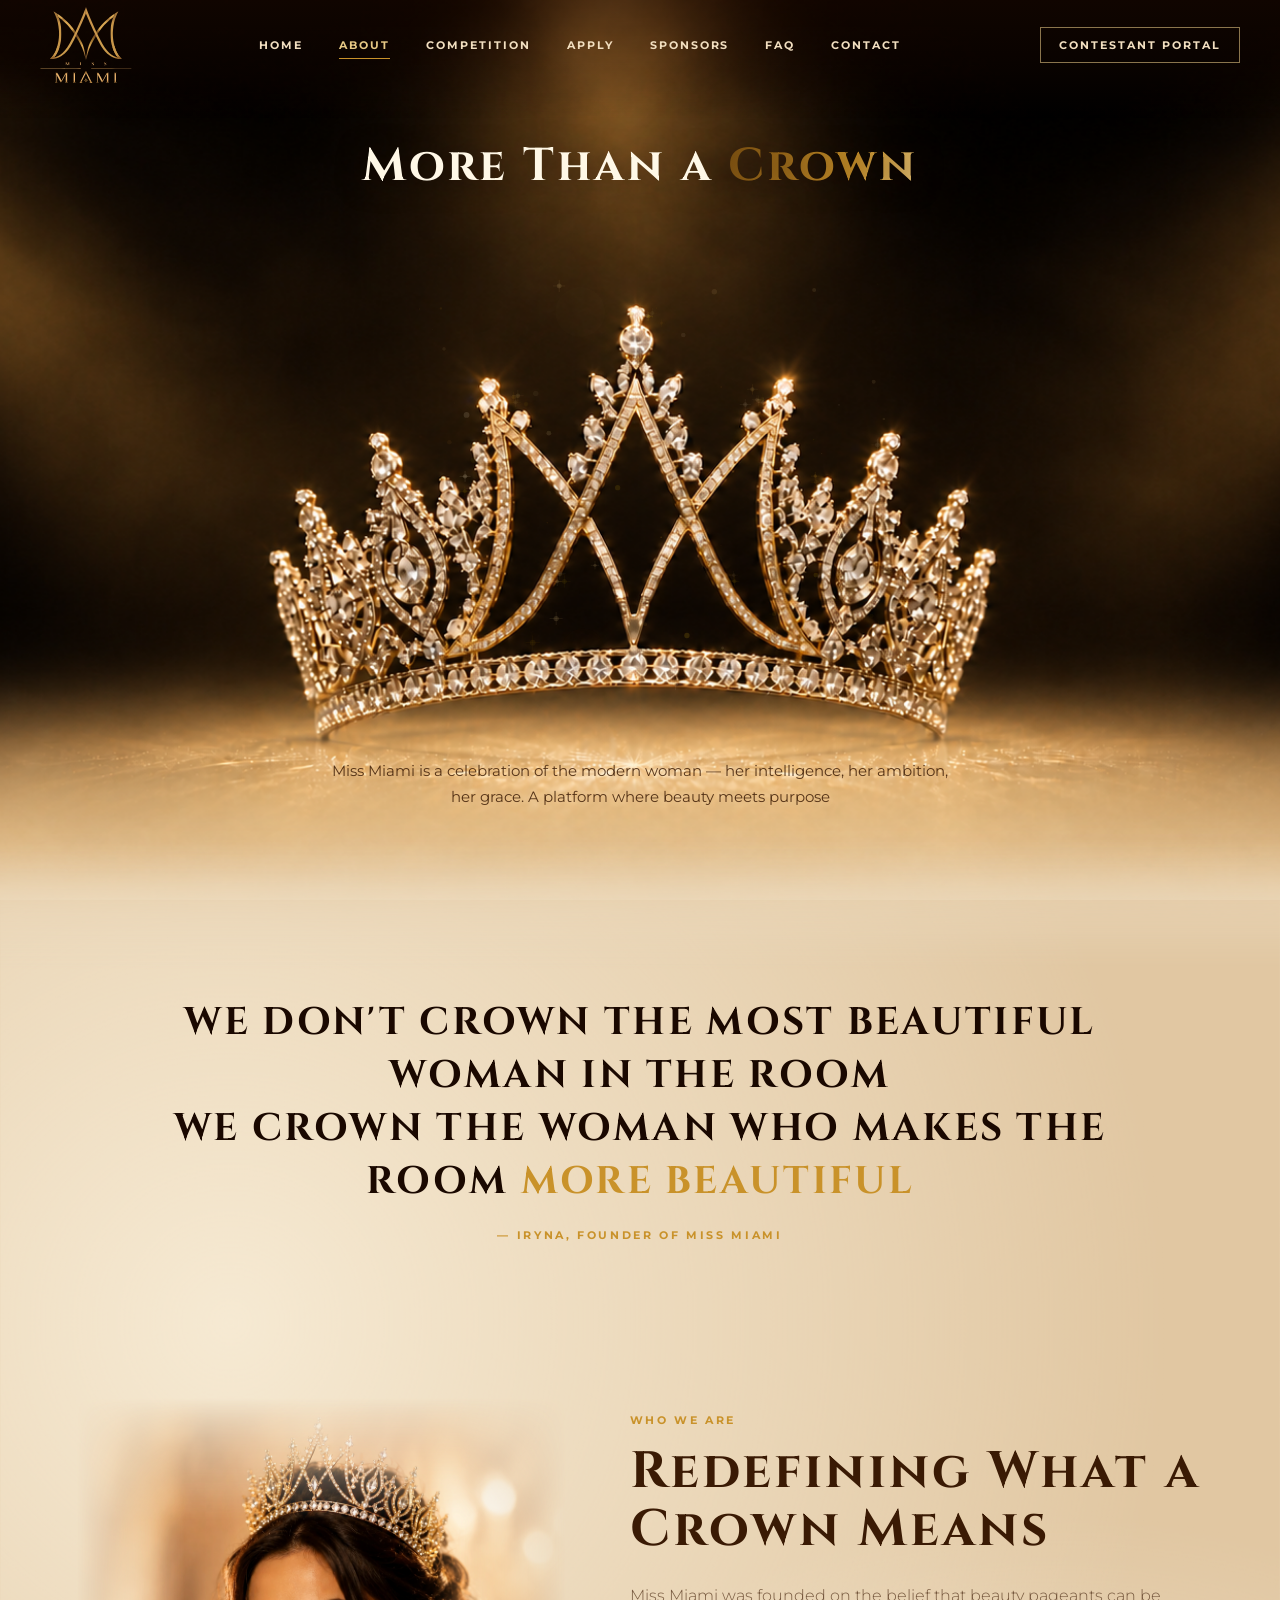
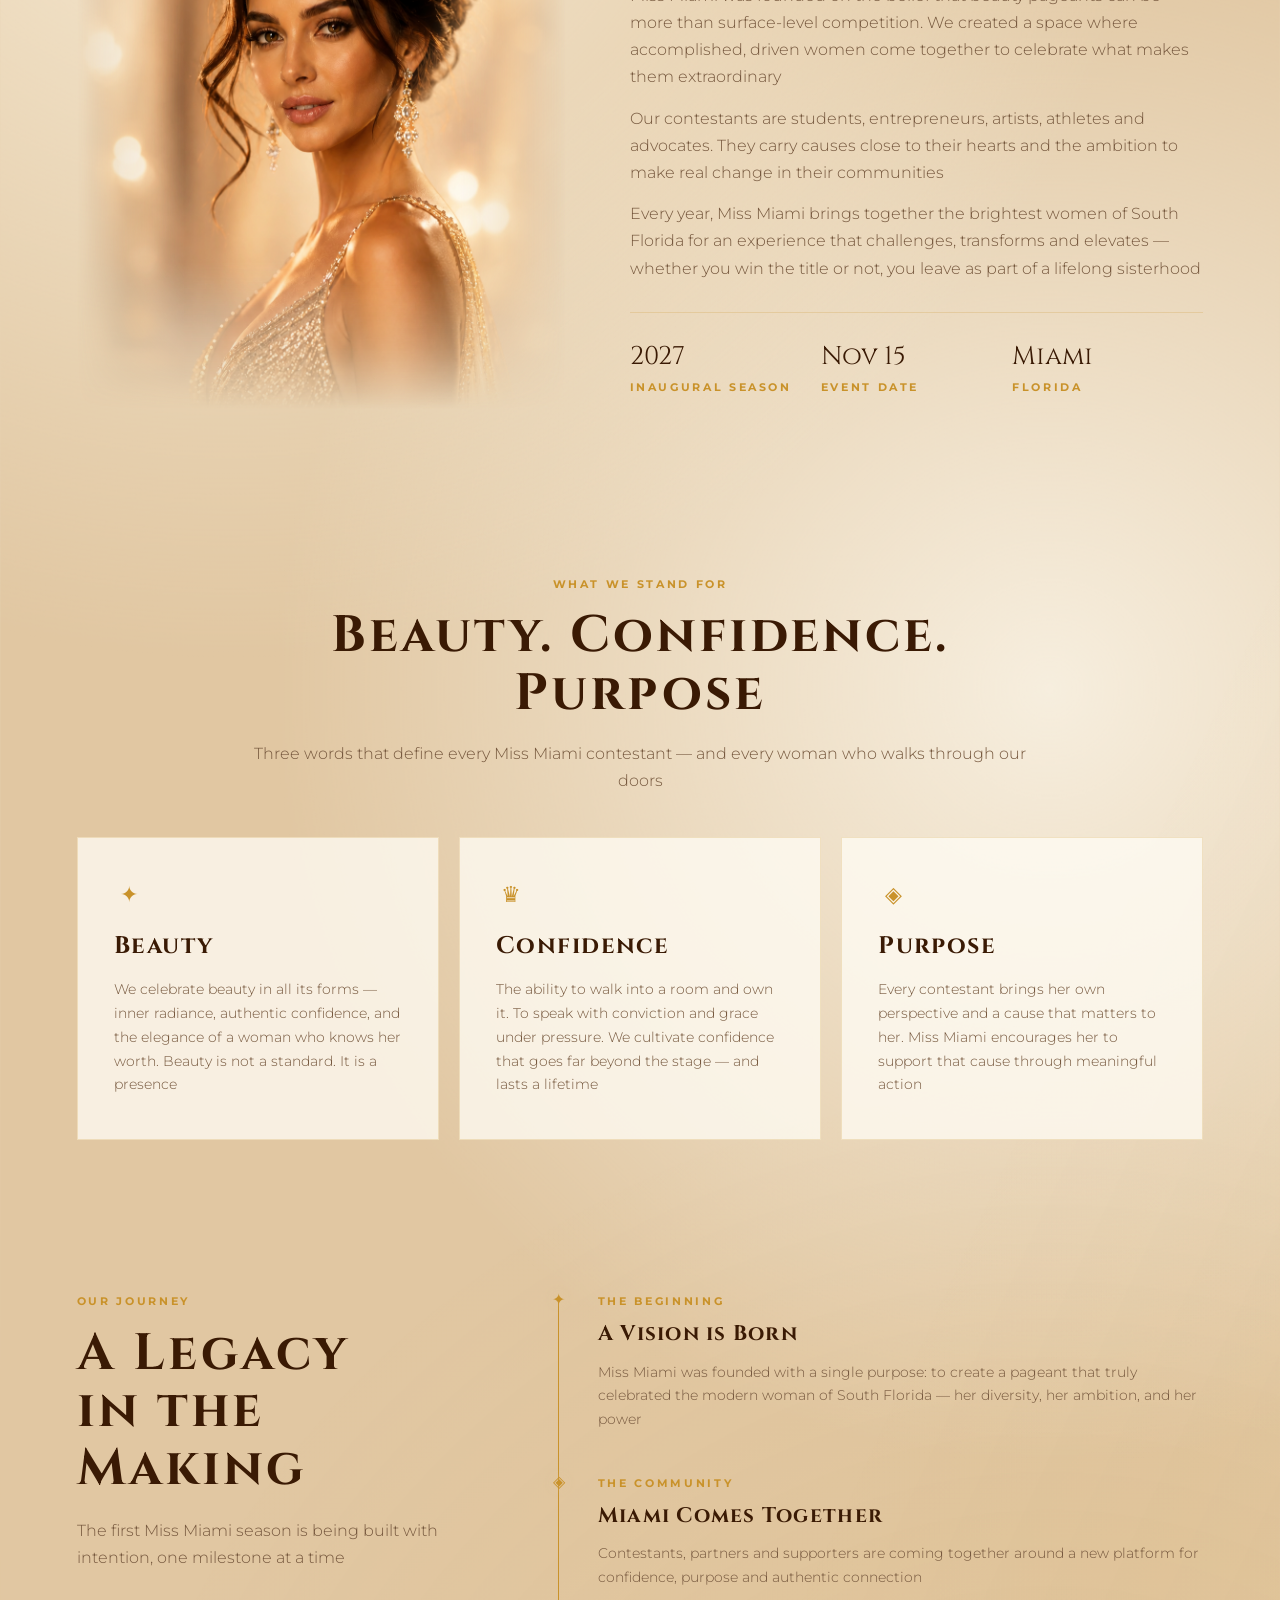
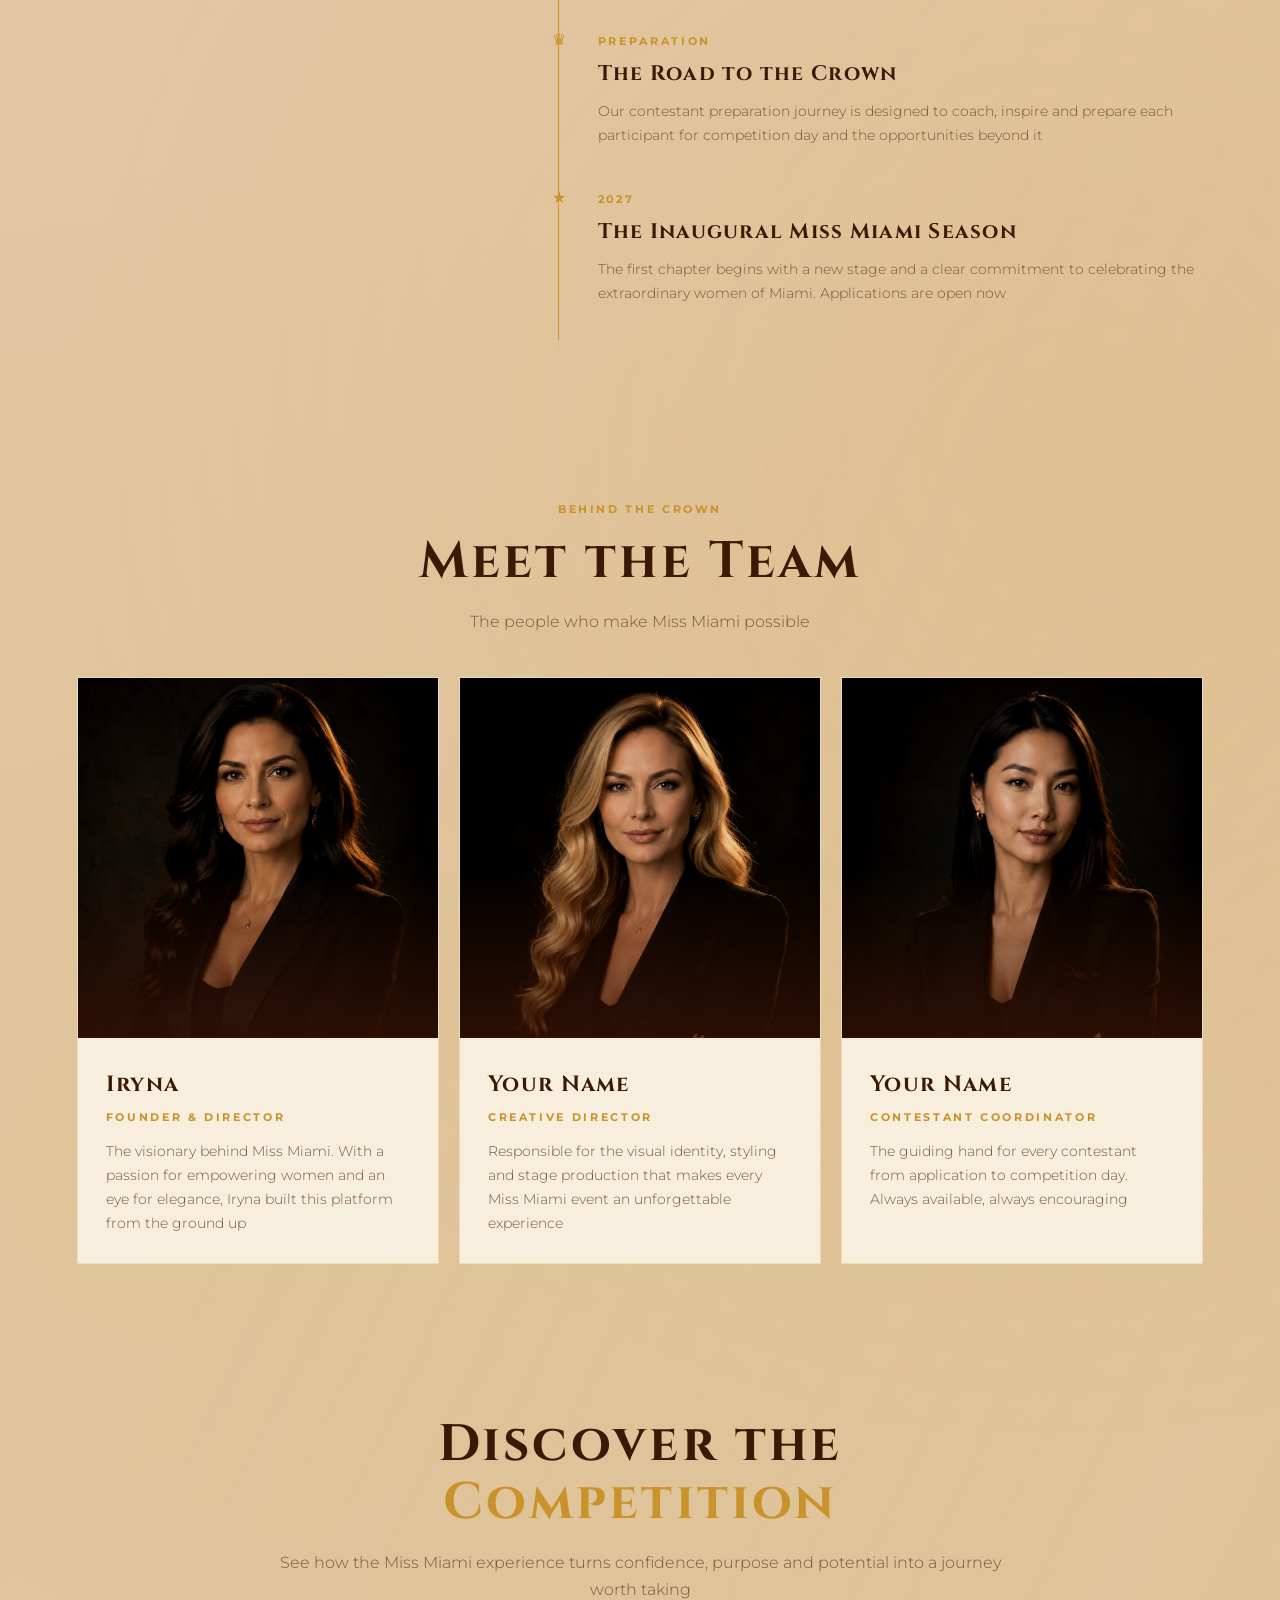
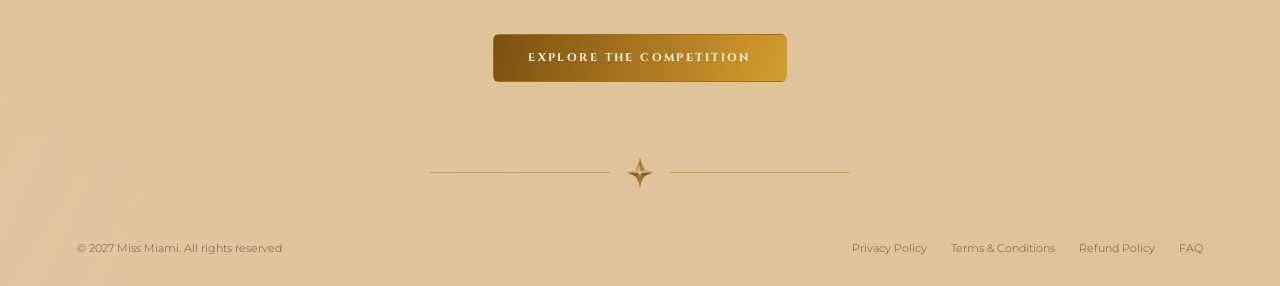
==== commit 4790b5ef: "Add legal pages and approved public copy updates" ====
--- a/about.html
+++ b/about.html
@@ -136,7 +136,7 @@
       <div class="value-panel">
         <span class="value-panel-icon">◈</span>
         <h3>Purpose</h3>
-        <p>Every Miss Miami contestant brings a point of view and a cause that drives her. We believe that with influence comes responsibility, and we give each woman space to create meaningful impact</p>
+        <p>Every contestant brings her own perspective and a cause that matters to her. Miss Miami encourages her to support that cause through meaningful action</p>
       </div>
     </div>
   </section>
@@ -254,8 +254,9 @@
     <div class="footer-bottom">
       <p>© 2027 Miss Miami. All rights reserved</p>
       <div class="footer-links">
-        <a href="#">Privacy Policy</a>
-        <a href="#">Terms of Use</a>
+        <a href="privacy.html">Privacy Policy</a>
+        <a href="terms.html">Terms &amp; Conditions</a>
+        <a href="refund.html">Refund Policy</a>
         <a href="faq.html">FAQ</a>
       </div>
     </div>
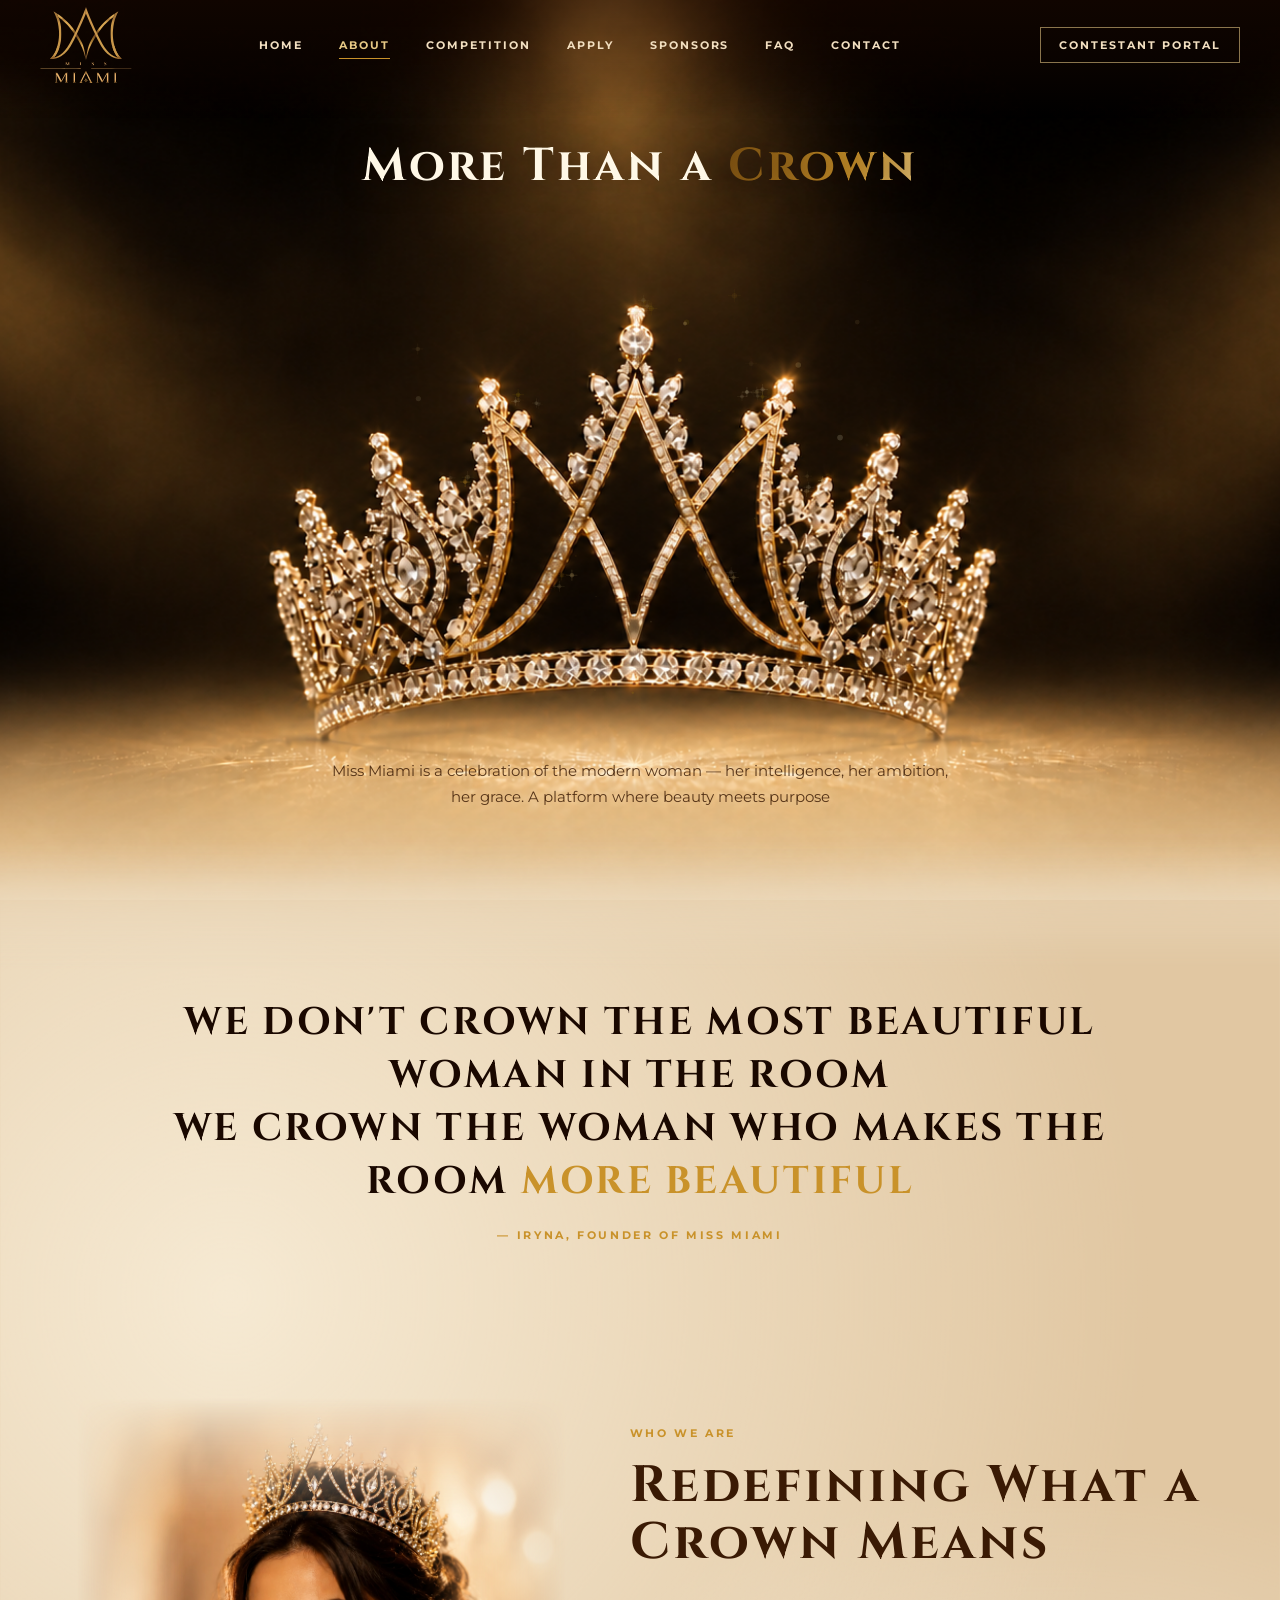
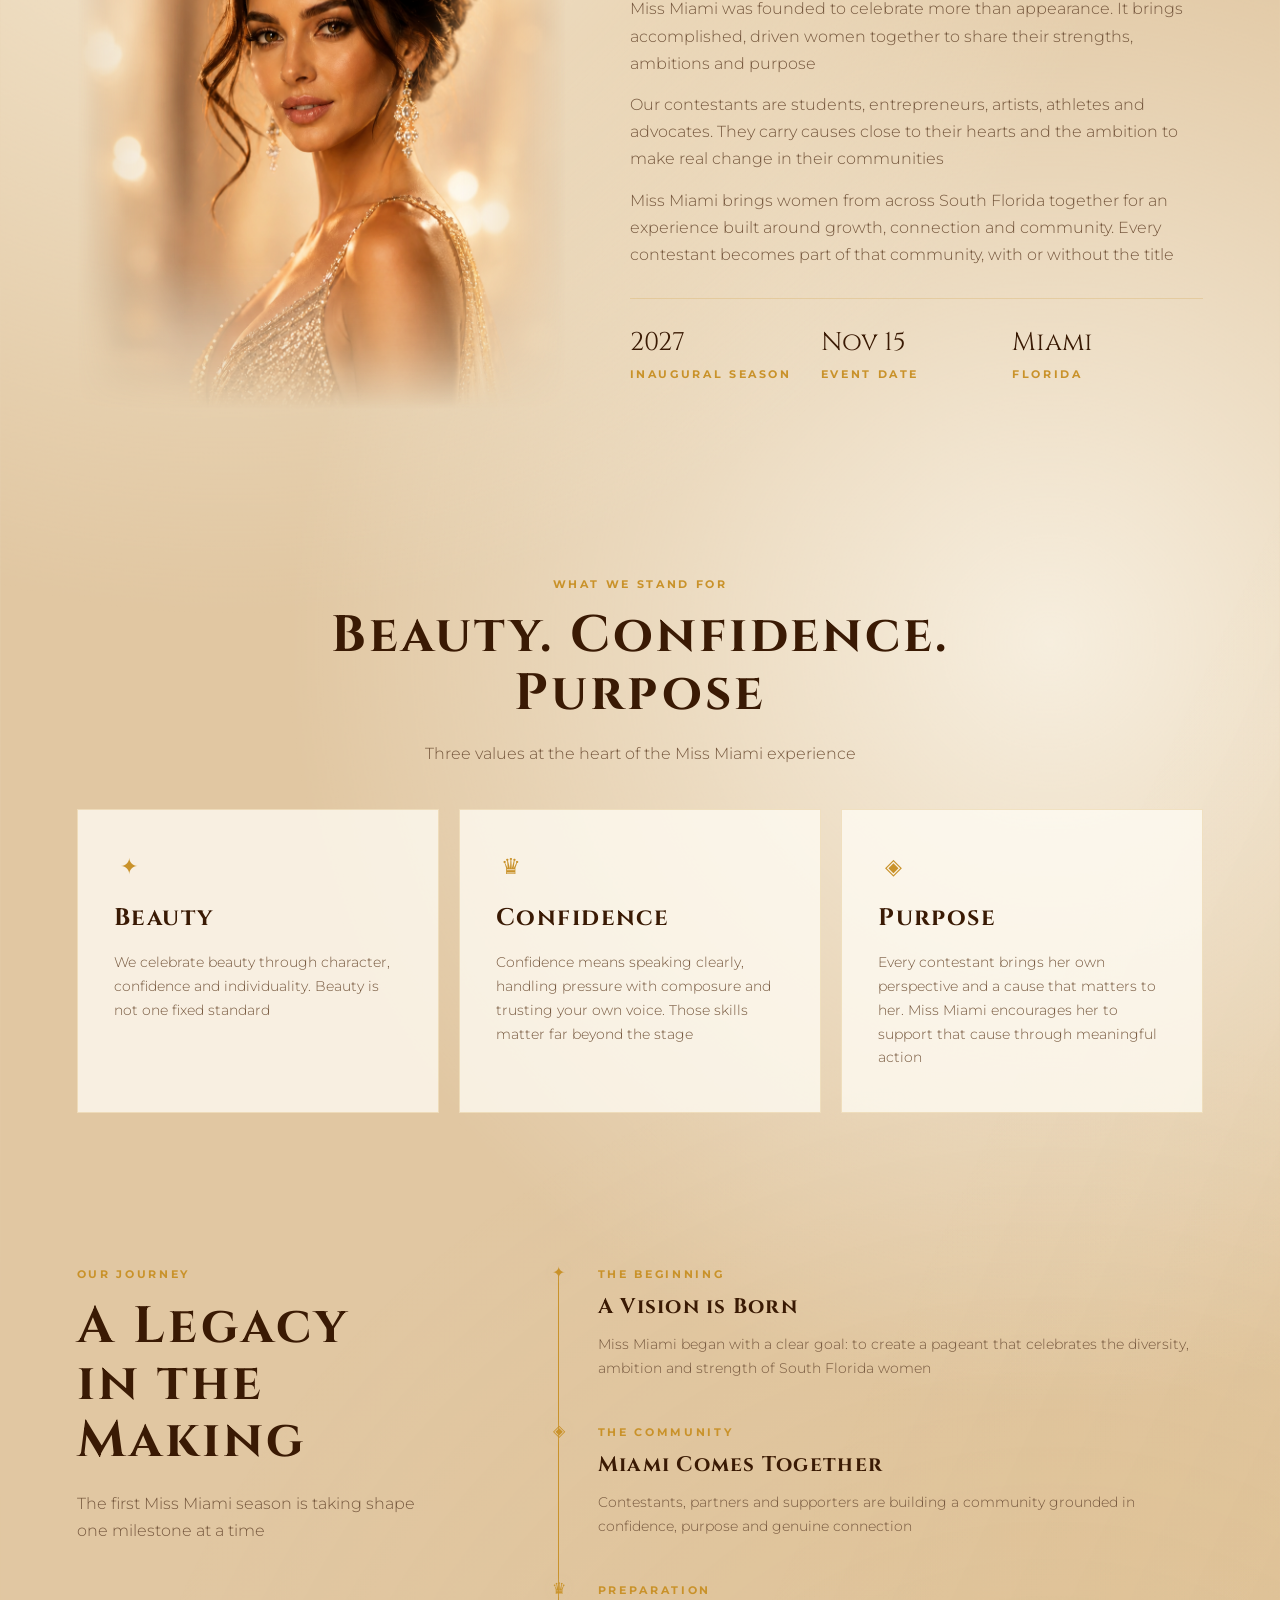
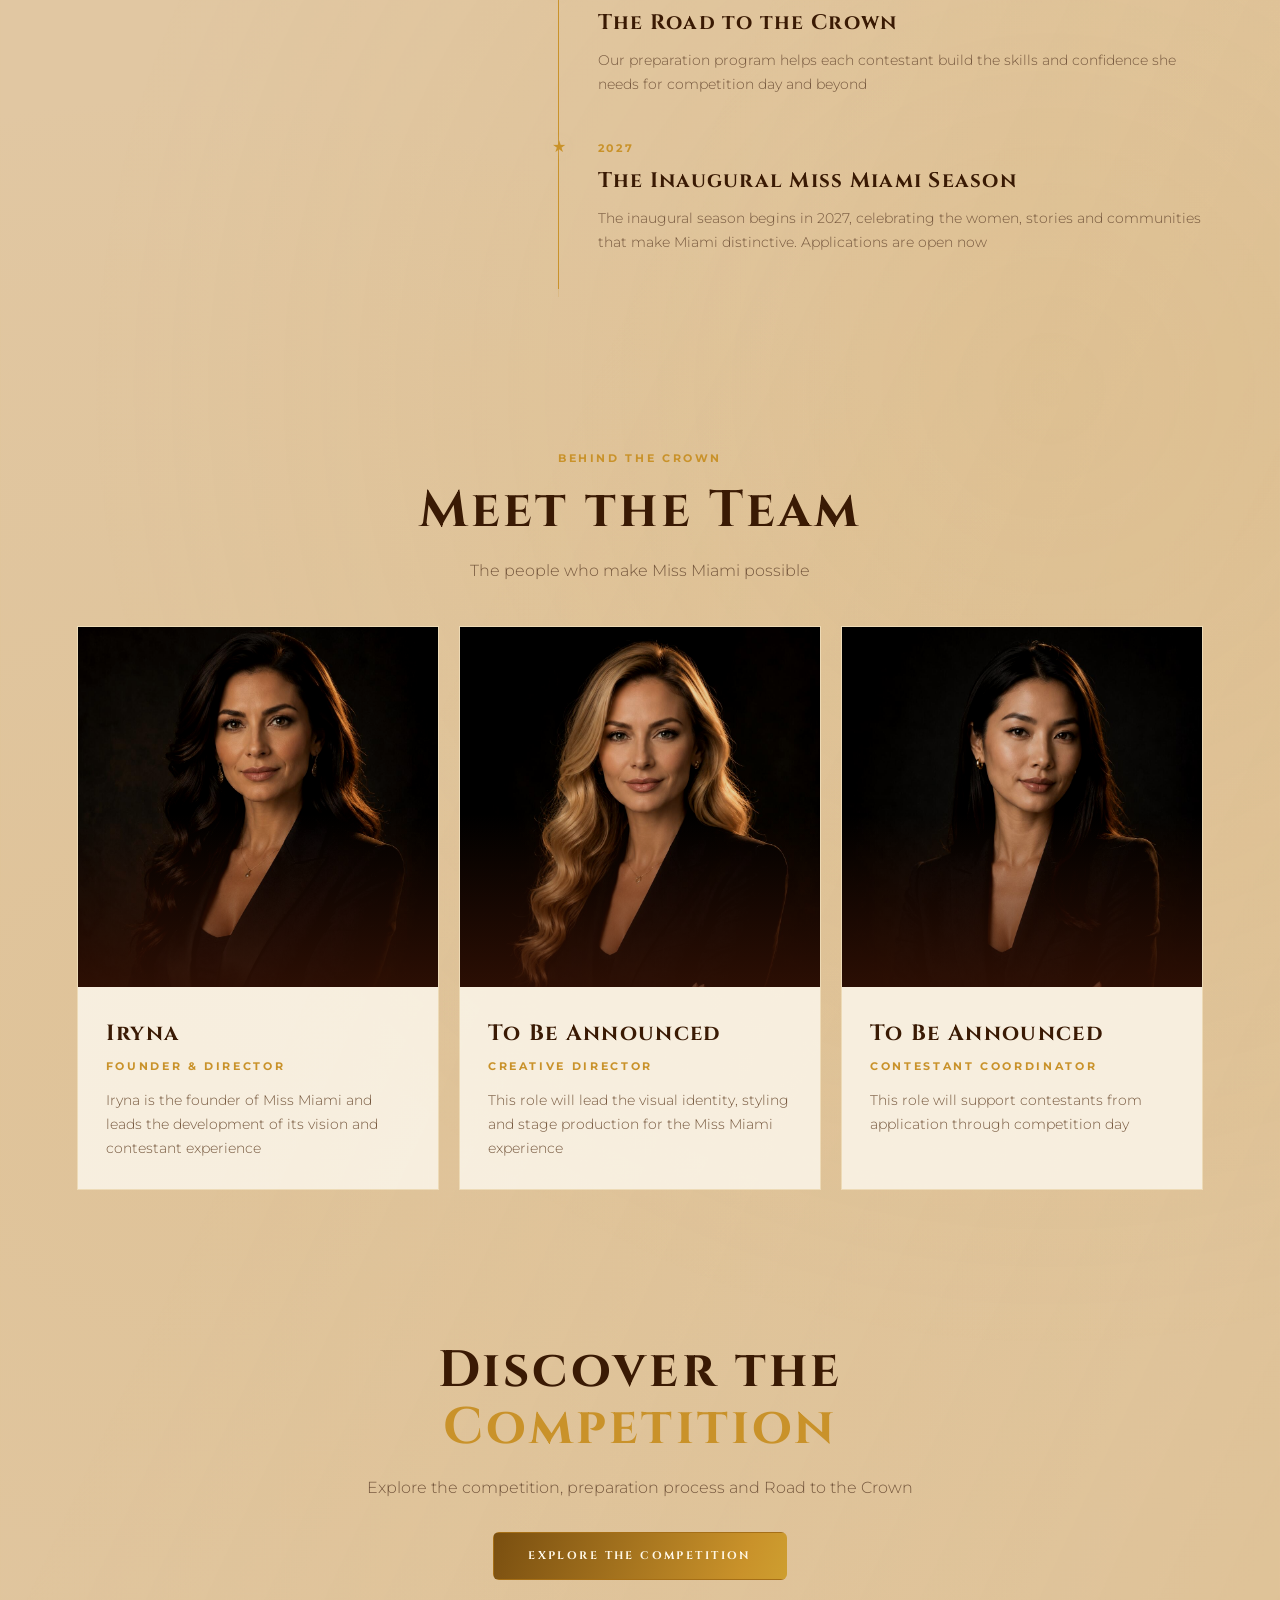
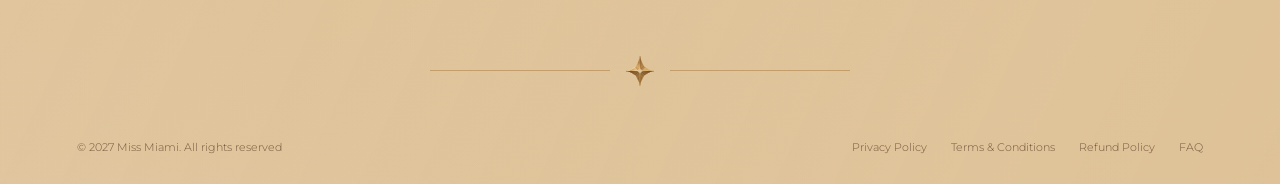
==== commit baa61c23: "Publish approved public page editorial updates" ====
--- a/about.html
+++ b/about.html
@@ -95,9 +95,9 @@
     <div class="mission-text-panel">
       <p class="eyebrow">Who We Are</p>
       <h2>Redefining What a Crown Means</h2>
-      <p>Miss Miami was founded on the belief that beauty pageants can be more than surface-level competition. We created a space where accomplished, driven women come together to celebrate what makes them extraordinary</p>
+      <p>Miss Miami was founded to celebrate more than appearance. It brings accomplished, driven women together to share their strengths, ambitions and purpose</p>
       <p>Our contestants are students, entrepreneurs, artists, athletes and advocates. They carry causes close to their hearts and the ambition to make real change in their communities</p>
-      <p>Every year, Miss Miami brings together the brightest women of South Florida for an experience that challenges, transforms and elevates — whether you win the title or not, you leave as part of a lifelong sisterhood</p>
+      <p>Miss Miami brings women from across South Florida together for an experience built around growth, connection and community. Every contestant becomes part of that community, with or without the title</p>
       <div class="mission-detail">
         <div class="mission-detail-item">
           <div class="num">2027</div>
@@ -120,18 +120,18 @@
     <div class="values-hero">
       <p class="eyebrow">What We Stand For</p>
       <h2>Beauty. Confidence. Purpose</h2>
-      <p>Three words that define every Miss Miami contestant — and every woman who walks through our doors</p>
+      <p>Three values at the heart of the Miss Miami experience</p>
     </div>
     <div class="values-panels">
       <div class="value-panel">
         <span class="value-panel-icon">✦</span>
         <h3>Beauty</h3>
-        <p>We celebrate beauty in all its forms — inner radiance, authentic confidence, and the elegance of a woman who knows her worth. Beauty is not a standard. It is a presence</p>
+        <p>We celebrate beauty through character, confidence and individuality. Beauty is not one fixed standard</p>
       </div>
       <div class="value-panel">
         <span class="value-panel-icon">♛</span>
         <h3>Confidence</h3>
-        <p>The ability to walk into a room and own it. To speak with conviction and grace under pressure. We cultivate confidence that goes far beyond the stage — and lasts a lifetime</p>
+        <p>Confidence means speaking clearly, handling pressure with composure and trusting your own voice. Those skills matter far beyond the stage</p>
       </div>
       <div class="value-panel">
         <span class="value-panel-icon">◈</span>
@@ -147,7 +147,7 @@
       <div class="story-head">
         <p class="eyebrow">Our Journey</p>
         <h2>A Legacy<br>in the Making</h2>
-      <p>The first Miss Miami season is being built with intention, one milestone at a time</p>
+      <p>The first Miss Miami season is taking shape one milestone at a time</p>
       </div>
       <div class="timeline" id="timeline">
         <div class="tl-track"><div class="tl-track-fill" id="tl-fill"></div></div>
@@ -156,7 +156,7 @@
           <div class="tl-content">
             <div class="tl-year">The Beginning</div>
             <h4>A Vision is Born</h4>
-            <p>Miss Miami was founded with a single purpose: to create a pageant that truly celebrated the modern woman of South Florida — her diversity, her ambition, and her power</p>
+            <p>Miss Miami began with a clear goal: to create a pageant that celebrates the diversity, ambition and strength of South Florida women</p>
           </div>
         </div>
         <div class="tl-item">
@@ -164,7 +164,7 @@
           <div class="tl-content">
             <div class="tl-year">The Community</div>
             <h4>Miami Comes Together</h4>
-            <p>Contestants, partners and supporters are coming together around a new platform for confidence, purpose and authentic connection</p>
+            <p>Contestants, partners and supporters are building a community grounded in confidence, purpose and genuine connection</p>
           </div>
         </div>
         <div class="tl-item">
@@ -172,7 +172,7 @@
           <div class="tl-content">
             <div class="tl-year">Preparation</div>
             <h4>The Road to the Crown</h4>
-            <p>Our contestant preparation journey is designed to coach, inspire and prepare each participant for competition day and the opportunities beyond it</p>
+            <p>Our preparation program helps each contestant build the skills and confidence she needs for competition day and beyond</p>
           </div>
         </div>
         <div class="tl-item">
@@ -180,7 +180,7 @@
           <div class="tl-content">
             <div class="tl-year">2027</div>
             <h4>The Inaugural Miss Miami Season</h4>
-            <p>The first chapter begins with a new stage and a clear commitment to celebrating the extraordinary women of Miami. Applications are open now</p>
+            <p>The inaugural season begins in 2027, celebrating the women, stories and communities that make Miami distinctive. Applications are open now</p>
           </div>
         </div>
       </div>
@@ -204,7 +204,7 @@
         <div class="team-info">
           <div class="team-name">Iryna</div>
           <div class="team-role">Founder & Director</div>
-          <div class="team-bio">The visionary behind Miss Miami. With a passion for empowering women and an eye for elegance, Iryna built this platform from the ground up</div>
+          <div class="team-bio">Iryna is the founder of Miss Miami and leads the development of its vision and contestant experience</div>
         </div>
       </div>
       <div class="team-card">
@@ -214,9 +214,9 @@
           <div class="team-photo-overlay"></div>
         </div>
         <div class="team-info">
-          <div class="team-name">Your Name</div>
+          <div class="team-name">To Be Announced</div>
           <div class="team-role">Creative Director</div>
-          <div class="team-bio">Responsible for the visual identity, styling and stage production that makes every Miss Miami event an unforgettable experience</div>
+          <div class="team-bio">This role will lead the visual identity, styling and stage production for the Miss Miami experience</div>
         </div>
       </div>
       <div class="team-card">
@@ -226,9 +226,9 @@
           <div class="team-photo-overlay"></div>
         </div>
         <div class="team-info">
-          <div class="team-name">Your Name</div>
+          <div class="team-name">To Be Announced</div>
           <div class="team-role">Contestant Coordinator</div>
-          <div class="team-bio">The guiding hand for every contestant from application to competition day. Always available, always encouraging</div>
+          <div class="team-bio">This role will support contestants from application through competition day</div>
         </div>
       </div>
     </div>
@@ -239,7 +239,7 @@
     <div class="cta-overlay" aria-hidden="true"></div>
     <div class="cta-content fade-up">
       <h2 id="about-competition-title">Discover the <em>Competition</em></h2>
-      <p>See how the Miss Miami experience turns confidence, purpose and potential into a journey worth taking</p>
+      <p>Explore the competition, preparation process and Road to the Crown</p>
       <div class="cta-btns">
         <a href="competition.html" class="btn-gold mm-bronze-cta">Explore the Competition</a>
       </div>
